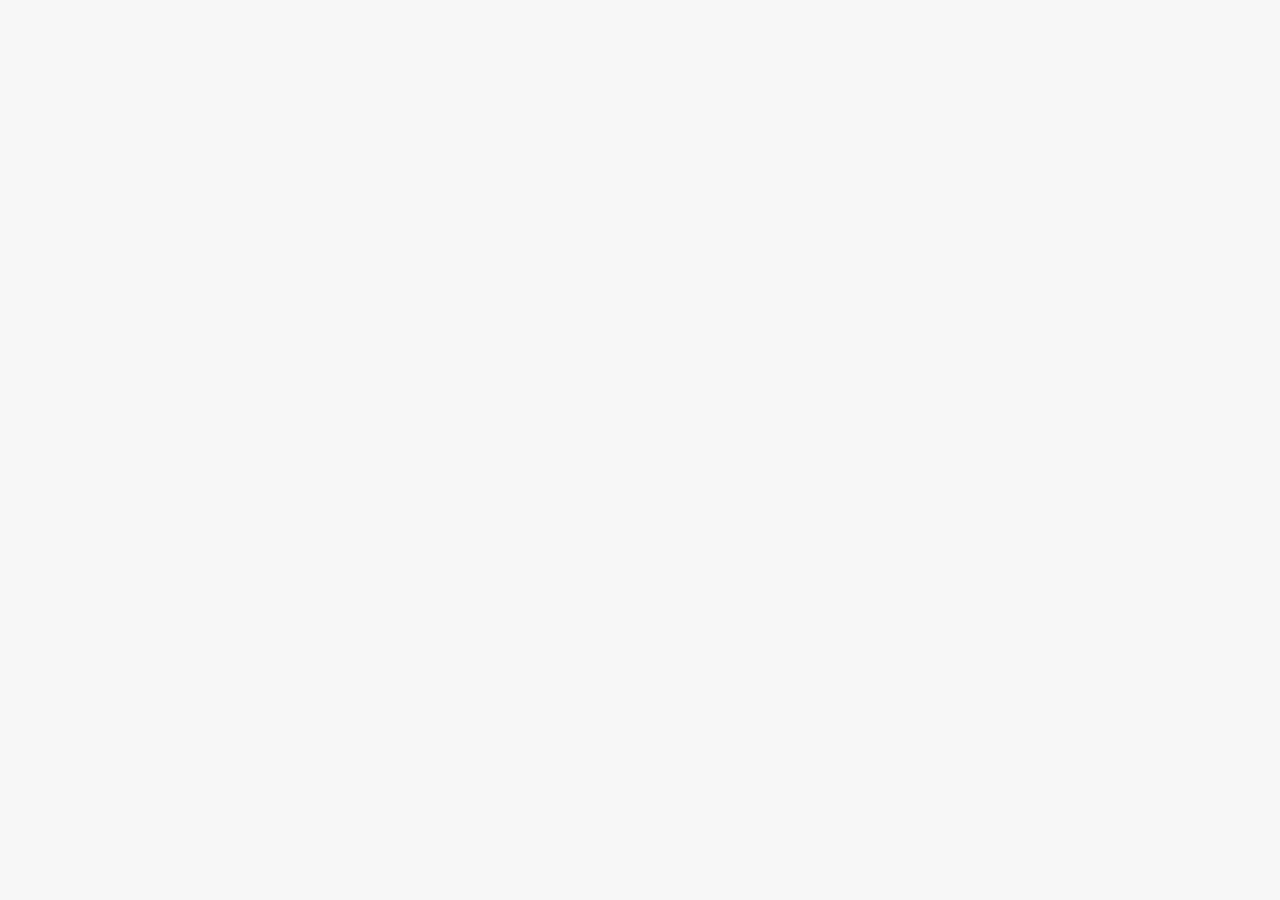
==== index.html @ 160a6d7d "Add files via upload" ====
<!doctype html>
<html lang="it"><head><meta charset="utf-8">
<meta name="viewport" content="width=device-width,initial-scale=1,viewport-fit=cover">
<link rel="manifest" href="manifest.webmanifest"><link rel="icon" href="favicon.png"><link rel="apple-touch-icon" href="apple-touch-icon.png"><meta name="theme-color" content="#033155">
<title>Private Me Work</title>
<link href="https://fonts.googleapis.com/css2?family=Plus+Jakarta+Sans:wght@500;700;800&display=swap" rel="stylesheet">
<link rel="stylesheet" href="style.css">
<script src="https://cdn.jsdelivr.net/npm/@supabase/supabase-js@2.45.4/dist/umd/supabase.js"></script>
<script src="https://cdnjs.cloudflare.com/ajax/libs/qrcodejs/1.0.0/qrcode.min.js"></script>
<script>const CFG={url:'https://xdzwnwkwdzadkwnvzxkl.supabase.co',key:'sb_publishable_k9td9Qw0_Tc1wNeLc197XA_DjlFOAT3'};</script>
</head><body>
<main class="wrap" id="app"></main><nav id="nav"></nav><div id="tt" role="status"></div>
<script>
const sb=supabase.createClient(CFG.url,CFG.key),$=s=>document.querySelector(s);
const esc=s=>String(s??'').replace(/[&<>"']/g,c=>'&#'+c.charCodeAt(0)+';');
const ST={attesa:['wa','In attesa'],ok:['ok','Approvata'],no:['no','Rifiutata']};
const bg=s=>`<span class="bg ${ST[s][0]}">${ST[s][1]}</span>`;
const toast=m=>{const t=$('#tt');t.textContent=m;t.classList.add('on');clearTimeout(toast.h);toast.h=setTimeout(()=>t.classList.remove('on'),2600)};
let P=null,tab='badge',bt;

const login=(m='')=>{clearInterval(bt);$('#nav').innerHTML='';$('#app').innerHTML=`<div class="login"><img class="lg" src="logo-work.png" alt="Private Me Work" width="150" height="150"><p class="sub">Accedi con le credenziali aziendali</p><label for="em">Email</label><input id="em" type="email" autocomplete="username"><label for="pw">Password</label><input id="pw" type="password" autocomplete="current-password"><p class="msg">${m}</p><button class="btn" id="go">Accedi</button></div>`;
 const go=async()=>{const{error}=await sb.auth.signInWithPassword({email:$('#em').value.trim(),password:$('#pw').value});error?login('Email o password non corrette'):boot()};
 $('#go').onclick=go;$('#pw').onkeydown=e=>{if(e.key=='Enter')go()}};

const boot=async()=>{const{data:{session}}=await sb.auth.getSession();if(!session)return login();
 const{data}=await sb.from('profili').select('*').eq('id',session.user.id).maybeSingle();
 if(!data){$('#app').innerHTML='<h1>Profilo non trovato</h1><p class="sub">Chiedi alle Risorse Umane di completare la tua registrazione.</p><button class="btn" id="lo">Esci</button>';$('#lo').onclick=out;return}
 P=data;if(session.user.user_metadata?.cambia_password)return pwScreen(show);show()};
const out=async()=>{await sb.auth.signOut();login()};

const show=()=>{clearInterval(bt);
 $('#nav').innerHTML=menuHtml();
 V[tab]()};

const scaduta=()=>P.formazione_scadenza&&P.formazione_scadenza<new Date().toISOString().slice(0,10);
const V={
badge:async()=>{$('#app').innerHTML=`<h1>${esc(P.nome)}</h1><p class="sub">Matricola ${esc(P.matricola||'-')} · ${esc(P.sede||'')}</p><div class="card c"><div class="qr" id="qr"></div><div class="bar"><i id="bi"></i></div><p class="sub" id="bs" style="margin:0"></p><p class="tk" id="tk"></p></div>${scaduta()?'<p class="msg">Formazione sicurezza scaduta: ai tornelli l\'accesso verrà negato.</p>':''}<p class="sub">Avvicina il codice al lettore del tornello. Vale 2 ore e poi si rinnova da solo: non condividerlo.</p>`;
 let ex=0;const load=async()=>{const{data,error}=await sb.rpc('genera_badge');if(error||!data||!data.token){$('#bs').textContent='Impossibile generare il badge. Riprova.';return}
  ex=new Date(data.scade_il).getTime();$('#qr').innerHTML='';new QRCode($('#qr'),{text:data.token,width:200,height:200,colorDark:'#14231f',colorLight:'#ffffff',correctLevel:QRCode.CorrectLevel.M});$('#tk').textContent=data.token;upd()};
 const upd=()=>{if(!$('#bi'))return;const ms=ex-Date.now(),m=Math.max(Math.floor(ms/60000),0);$('#bi').style.width=Math.min(Math.max(ms/7200000,0),1)*100+'%';$('#bs').textContent='Valido ancora '+(m>=60?Math.floor(m/60)+' h '+(m%60)+' min':m+' min');if(ms<600000)load()};
 await load();bt=setInterval(upd,30000)},

rich:async()=>{const{data}=await sb.from('richieste').select('*').eq('profilo_id',P.id).order('creata_il',{ascending:false});
 $('#app').innerHTML=`<h1>Richieste</h1><p class="sub">Ferie, permessi e certificati di malattia</p><div class="card"><label for="tp">Tipo</label><select id="tp"><option>Ferie</option><option>Permesso</option><option>Malattia</option></select><label for="dl">Dal</label><input type="date" id="dl"><label for="al">Al</label><input type="date" id="al"><label for="pr">Protocollo certificato (solo per malattia, mai la diagnosi)</label><input id="pr"><label for="nt">Nota (facoltativa)</label><textarea id="nt" rows="2"></textarea><button class="btn" id="sn">Invia richiesta</button></div><h2>Le mie richieste</h2>${(data||[]).map(r=>`<div class="card row"><div><b>${esc(r.tipo)}</b><div class="sub" style="margin:0">${esc(r.dal)} → ${esc(r.al)}</div></div>${bg(r.stato)}</div>`).join('')||'<p class="sub">Nessuna richiesta inviata.</p>'}`;
 $('#sn').onclick=async()=>{const dal=$('#dl').value,al=$('#al').value,tipo=$('#tp').value;if(!dal||!al)return toast('Scegli le date');if(tipo=='Malattia'&&!$('#pr').value.trim())return toast('Inserisci il numero di protocollo');
  const{error}=await sb.from('richieste').insert({azienda_id:P.azienda_id,profilo_id:P.id,tipo,dal,al,nota:$('#nt').value.trim()||null,protocollo:$('#pr').value.trim()||null});
  if(error)return toast('Invio non riuscito, riprova');toast('Richiesta inviata alle Risorse Umane');V.rich()}},

avv:async()=>{const[a,l]=await Promise.all([sb.from('avvisi').select('*').order('creato_il',{ascending:false}),sb.from('letture_avvisi').select('avviso_id').eq('profilo_id',P.id)]);
 const letti=new Set((l.data||[]).map(x=>x.avviso_id));
 $('#app').innerHTML=`<h1>Bacheca</h1><p class="sub">Comunicazioni dell'azienda</p>${(a.data||[]).map(v=>`<div class="card">${v.importante?'<span class="bg no">Importante</span> ':''}<b>${esc(v.titolo)}</b><p class="sub" style="margin:6px 0 10px">${esc(v.testo)}</p>${letti.has(v.id)?'<span class="bg ok">Letto</span>':`<button class="btn s" data-l="${v.id}" style="margin:0">Ho letto</button>`}</div>`).join('')||'<p class="sub">Nessun avviso.</p>'}`},

prof:()=>{$('#app').innerHTML=`<h1>Profilo</h1><p class="sub">${esc(P.nome)}</p><div class="card">${[['Ruolo',P.ruolo_lavoro],['Sede',P.sede],['Matricola',P.matricola],['Formazione sicurezza',P.formazione_scadenza?(scaduta()?'Scaduta il ':'Valida fino al ')+P.formazione_scadenza:'—']].map(r=>`<div class="row" style="padding:8px 0"><span class="sub" style="margin:0">${r[0]}</span><b>${esc(r[1]||'—')}</b></div>`).join('')}</div><button class="btn t" id="lo">Esci</button>`;$('#lo').onclick=out}};

document.addEventListener('click',async e=>{const t=e.target.closest('[data-t]'),l=e.target.closest('[data-l]');
 if(t){tab=t.dataset.t;show();scrollTo(0,0)}
 if(l){const{error}=await sb.from('letture_avvisi').insert({avviso_id:l.dataset.l,profilo_id:P.id});toast(error?'Operazione non riuscita':'Lettura confermata');V.avv()}});
const pwScreen=next=>{if($('#nav'))$('#nav').innerHTML='';$('#app').innerHTML=`<div class="login"><h1>Scegli la tua password</h1><p class="sub">Primo accesso: imposta una password personale (almeno 8 caratteri).</p><label for="n1">Nuova password</label><input id="n1" type="password" autocomplete="new-password"><label for="n2">Ripeti la password</label><input id="n2" type="password" autocomplete="new-password"><p class="msg" id="pe"></p><button class="btn" id="ps">Salva e continua</button></div>`;
 $('#ps').onclick=async()=>{const a=$('#n1').value;if(a.length<8)return $('#pe').textContent='Almeno 8 caratteri';if(a!==$('#n2').value)return $('#pe').textContent='Le password non coincidono';const{error}=await sb.auth.updateUser({password:a,data:{cambia_password:false}});if(error)return $('#pe').textContent='Non riesco a salvare: '+error.message;next()}};
let mese=new Date(),selD=null;
V.orari=async()=>{const y=mese.getFullYear(),mo=mese.getMonth(),n=new Date(y,mo+1,0).getDate(),f=(new Date(y,mo,1).getDay()+6)%7,pre=`${y}-${String(mo+1).padStart(2,'0')}-`,p=d=>pre+String(d).padStart(2,'0');
 const{data}=await sb.from('turni').select('*').eq('profilo_id',P.id).gte('giorno',p(1)).lte('giorno',p(n));const T={};(data||[]).forEach(t=>T[t.giorno]=t);
 const o=new Date(),op=`${o.getFullYear()}-${String(o.getMonth()+1).padStart(2,'0')}-${String(o.getDate()).padStart(2,'0')}`,sd=selD&&selD.startsWith(pre)?selD:(op.startsWith(pre)?op:p(1)),t=T[sd];
 const wd=new Date(sd+'T12:00').toLocaleDateString('it-IT',{weekday:'long',day:'numeric',month:'long'});
 $('#app').innerHTML=`<div class="row"><h1 style="text-transform:capitalize">${mese.toLocaleDateString('it-IT',{month:'long',year:'numeric'})}</h1><div><button class="btn t s" data-m="-1" aria-label="Mese precedente">‹</button> <button class="btn t s" data-m="1" aria-label="Mese successivo">›</button></div></div><p class="sub">I miei orari</p>
<div class="card"><div class="cal">${['L','M','M','G','V','S','D'].map(x=>`<div class="w">${x}</div>`).join('')}${'<i></i>'.repeat(f)}${[...Array(n)].map((_,i)=>{const d=p(i+1),x=T[d];return `<button class="d ${x&&x.tipo=='riposo'?'ri':''} ${d==sd?'sel':''} ${d==op?'td':''}" data-d="${d}">${i+1}<small>${x?(x.tipo=='riposo'?'Riposo':x.inizio.slice(0,2)+'-'+x.fine.slice(0,2)):'&nbsp;'}</small></button>`}).join('')}</div></div>
<p class="sub" style="text-transform:capitalize;margin-bottom:6px">${wd}</p><div class="card">${t?(t.tipo=='riposo'?'<b>Giorno di riposo</b>':`<span class="sub" style="margin:0">Orario confermato</span><div style="font-size:28px;font-weight:800">${t.inizio.slice(0,5)} – ${t.fine.slice(0,5)}</div>${t.sede?`<span class="sub">${esc(t.sede)}</span>`:''}`):'<span class="sub" style="margin:0">Nessun orario pubblicato per questo giorno.</span>'}</div>`};
document.addEventListener('click',e=>{const m=e.target.closest('[data-m]'),d=e.target.closest('[data-d]');
 if(m){mese=new Date(mese.getFullYear(),mese.getMonth()+ +m.dataset.m,1);selD=null;V.orari()}
 if(d){selD=d.dataset.d;V.orari()}});
const rid=(f,max=400)=>new Promise((ok,ko)=>{const i=new Image(),u=URL.createObjectURL(f);i.onload=()=>{const k=Math.min(1,max/Math.max(i.width,i.height)),c=document.createElement('canvas');c.width=Math.round(i.width*k);c.height=Math.round(i.height*k);c.getContext('2d').drawImage(i,0,0,c.width,c.height);URL.revokeObjectURL(u);c.toBlob(b=>b?ok(b):ko(),'image/jpeg',.85)};i.onerror=ko;i.src=u});
const dtt=s=>new Date(s).toLocaleString('it-IT',{day:'numeric',month:'short',hour:'2-digit',minute:'2-digit'});
V.prof=async()=>{const{data:me}=await sb.from('profili').select('*').eq('id',P.id).single();if(me)P=me;
 let foto='';if(P.foto_path){const{data:s}=await sb.storage.from('foto-profilo').createSignedUrl(P.foto_path,3600);foto=s?s.signedUrl:''}
 const{data:dc}=await sb.from('documenti').select('*').eq('profilo_id',P.id).order('creato_il',{ascending:false}),urls={};
 if((dc||[]).length){const{data:su}=await sb.storage.from('documenti').createSignedUrls(dc.map(d=>d.path),300);(su||[]).forEach(x=>urls[x.path]=x.signedUrl)}
 const ini=P.nome.split(' ').map(x=>x[0]).join('').slice(0,2);
 $('#app').innerHTML=`<div class="row" style="justify-content:flex-start;gap:16px"><div class="av" ${foto?`style="background-image:url('${esc(foto)}')"`:''}>${foto?'':esc(ini)}</div><div><h1 style="font-size:24px">${esc(P.nome)}</h1><span class="sub" style="margin:0">${esc(P.ruolo_lavoro||'')}</span></div></div>
<div style="margin:14px 0"><label class="btn t s" style="cursor:pointer;margin:0">Cambia foto<input type="file" id="ft" accept="image/*" hidden></label></div>
<div class="card">${[['Sede',P.sede],['Matricola',P.matricola],['Email',P.email],['Formazione sicurezza',P.formazione_scadenza?(scaduta()?'Scaduta il ':'Valida fino al ')+P.formazione_scadenza:'—']].map(r=>`<div class="row" style="padding:6px 0"><span class="sub" style="margin:0">${r[0]}</span><b>${esc(r[1]||'—')}</b></div>`).join('')}
<label for="tl">Telefono</label><input id="tl" type="tel" autocomplete="tel" maxlength="30" value="${esc(P.telefono||'')}"><button class="btn s" id="st" style="margin-top:10px">Salva telefono</button></div>
<h2>I miei documenti</h2><p class="sub">Visibili solo a te e alle Risorse Umane. Non caricare referti o diagnosi: per le assenze per malattia basta il numero di protocollo del certificato.</p>
${(dc||[]).map(d=>`<div class="card row"><div><b>${esc(d.nome)}</b><div class="sub" style="margin:0">${esc(d.categoria)} · ${dtt(d.creato_il)}</div></div><div>${urls[d.path]?`<a class="btn t s" href="${esc(urls[d.path])}" target="_blank" rel="noopener">Apri</a> `:''}<button class="btn r s" data-xd="${d.id}|${esc(d.path)}">Elimina</button></div></div>`).join('')||'<p class="sub">Nessun documento caricato.</p>'}
<div class="card"><label for="cat">Tipo di documento</label><select id="cat"><option>Documento d'identità</option><option>Certificato</option><option>Contratto o lettera</option><option>Altro</option></select><label for="fd">File (PDF, immagine o Word, massimo 10 MB)</label><input type="file" id="fd" accept=".pdf,.docx,image/*"><button class="btn" id="up">Carica documento</button></div>
<button class="btn t" id="lo">Esci</button>`;
 $('#lo').onclick=out;
 $('#st').onclick=async()=>{const{error}=await sb.rpc('aggiorna_mio_profilo',{p_telefono:$('#tl').value});toast(error?'Salvataggio non riuscito':'Telefono salvato')};
 $('#ft').onchange=async e=>{const f=e.target.files[0];if(!f)return;try{const b=await rid(f),path=P.azienda_id+'/'+P.id+'/avatar.jpg';const{error}=await sb.storage.from('foto-profilo').upload(path,b,{upsert:true,contentType:'image/jpeg'});if(error)throw error;const{error:e2}=await sb.rpc('aggiorna_mio_profilo',{p_foto:path});if(e2)throw e2;toast('Foto aggiornata');V.prof()}catch(_){toast('Non riesco a caricare la foto')}};
 $('#up').onclick=async()=>{const f=$('#fd').files[0];if(!f)return toast('Scegli un file');if(f.size>10485760)return toast('File troppo grande (massimo 10 MB)');
  const ext=(f.name.split('.').pop()||'bin').toLowerCase().replace(/[^a-z0-9]/g,'').slice(0,5),path=P.azienda_id+'/'+P.id+'/'+Date.now()+'.'+ext;
  const{error}=await sb.storage.from('documenti').upload(path,f,{contentType:f.type||undefined});if(error)return toast('Caricamento non riuscito: formato non consentito o file troppo grande');
  const{error:e2}=await sb.from('documenti').insert({azienda_id:P.azienda_id,profilo_id:P.id,nome:f.name,categoria:$('#cat').value,path,dimensione:f.size});
  if(e2){await sb.storage.from('documenti').remove([path]);return toast('Salvataggio non riuscito')}toast('Documento caricato');V.prof()}};
V.chat=async()=>{const draw=async()=>{const box=$('#msgs');if(!box)return;const{data}=await sb.from('messaggi').select('*').eq('profilo_id',P.id).order('creato_il');const stick=box.scrollTop+box.clientHeight>=box.scrollHeight-40;
  box.innerHTML=(data||[]).map(m=>`<div class="m ${m.da_hr?'':'me'}"><div>${esc(m.testo)}</div><small>${m.da_hr?'Risorse Umane · ':''}${dtt(m.creato_il)}</small></div>`).join('')||'<p class="sub">Scrivi un messaggio alle Risorse Umane.</p>';
  if(stick)box.scrollTop=box.scrollHeight;if((data||[]).some(m=>m.da_hr&&!m.letto))sb.rpc('segna_letti',{p_profilo:P.id})};
 $('#app').innerHTML=`<h1>Chat</h1><p class="sub">Scrivi alle Risorse Umane: le risposte arrivano qui.</p><div class="card" id="msgs" style="height:52vh;overflow:auto"></div><div class="row" style="flex-wrap:nowrap"><input id="mt" placeholder="Scrivi un messaggio" maxlength="2000" style="flex:1" aria-label="Messaggio"><button class="btn s" id="ms" style="margin:0">Invia</button></div>`;
 const send=async()=>{const t=$('#mt').value.trim();if(!t)return;$('#mt').value='';const{error}=await sb.from('messaggi').insert({azienda_id:P.azienda_id,profilo_id:P.id,mittente_id:P.id,da_hr:false,testo:t});if(error){toast('Messaggio non inviato');$('#mt').value=t;return}await draw();$('#msgs').scrollTop=1e9};
 $('#ms').onclick=send;$('#mt').onkeydown=e=>{if(e.key=='Enter')send()};
 await draw();$('#msgs').scrollTop=1e9;clearInterval(bt);bt=setInterval(()=>{if(tab!='chat'){clearInterval(bt);return}draw()},4000)};
document.addEventListener('click',async e=>{const x=e.target.closest('[data-xd]');if(!x)return;const[id,path]=x.dataset.xd.split('|');if(!confirm('Eliminare questo documento?'))return;
 await sb.storage.from('documenti').remove([path]);const{error}=await sb.from('documenti').delete().eq('id',id);toast(error?'Eliminazione non riuscita':'Documento eliminato');V.prof()});
const GR=[['Il mio lavoro',[['badge','Badge'],['orari','Orari']]],['Richieste e comunicazioni',[['rich','Richieste'],['avv','Avvisi'],['chat','Chat']]],['Account',[['prof','Profilo e documenti']]]];
const menuHtml=()=>{const cur=GR.flatMap(g=>g[1]).find(x=>x[0]==tab);
 return `<div class="tb"><button class="mb" data-menu="1" aria-label="Apri il menu"><span></span><span></span><span></span></button><b>${cur?cur[1]:''}</b></div><div class="ov"></div><aside class="dr" aria-label="Menu"><div class="dh"><img src="icon-192.png" alt="" width="36" height="36"><b>Private Me Work</b></div>${GR.map(g=>`<small>${g[0]}</small>${g[1].map(x=>`<button class="${x[0]==tab?'on':''}" data-t="${x[0]}">${x[1]}</button>`).join('')}`).join('')}<button class="lo" data-lo="1">Esci</button></aside>`};
document.addEventListener('click',e=>{const n=$('#nav');if(!n)return;if(e.target.closest('[data-menu]'))n.classList.toggle('open');else if(e.target.closest('[data-t],.ov'))n.classList.remove('open');if(e.target.closest('[data-lo]'))out()});
document.addEventListener('keydown',e=>{if(e.key=='Escape'&&$('#nav'))$('#nav').classList.remove('open')});
boot();
</script></body></html>
---- style.css ----
:root{--bg:#f6f7f6;--card:#fff;--ink:#14231f;--mut:#7d8b86;--g:#033155;--g2:#0a8a80;--tint:#e3f5f3;--lime:#12b3a5;--or:#c9702a;--orT:#fdf0e4;--rd:#d9573f;--rdT:#fdeeea;--ln:rgba(125,139,134,.25);--sh:0 4px 18px rgba(20,35,31,.07)}
@media(prefers-color-scheme:dark){:root{--bg:#0a1622;--card:#112233;--ink:#eef4f1;--mut:#8fa19a;--tint:#0f2f33;--g2:#3fd0c2;--orT:#33261a;--rdT:#3a211c;--sh:none}}
*{box-sizing:border-box}
body{margin:0;background:var(--bg);color:var(--ink);font:500 15px/1.4 "Plus Jakarta Sans",system-ui,sans-serif;padding-top:env(safe-area-inset-top,0px)}
button,input,select,textarea{font:inherit;color:inherit}button{cursor:pointer}
:focus-visible{outline:3px solid var(--g2);outline-offset:2px}
.wrap{max-width:460px;margin:0 auto;padding:22px 20px 120px}
.wrap.w{max-width:1040px}
h1{font-size:28px;margin:0;font-weight:800;letter-spacing:-.02em}h1 span{color:var(--g2)}
h2{font-size:18px;margin:22px 0 10px;font-weight:800}
.sub{color:var(--mut);margin:4px 0 16px}
.card{background:var(--card);border-radius:20px;padding:18px;box-shadow:var(--sh);margin-bottom:12px}
.c{text-align:center}
label{display:block;font-weight:600;margin:12px 0 6px}
input,select,textarea{width:100%;border:1.5px solid var(--ln);border-radius:12px;padding:11px 13px;background:var(--bg)}
.btn{border:0;border-radius:14px;background:var(--g);color:#fff;font-weight:700;padding:13px 20px;margin-top:16px}
.btn.t{background:var(--tint);color:var(--g2);margin-top:0}.btn.r{background:var(--rdT);color:var(--rd);margin-top:0}.btn.s{padding:9px 16px;margin-top:0}
.msg{color:var(--rd);font-weight:600;min-height:1.4em}
.ok{background:var(--tint);color:var(--g2)}.wa{background:var(--orT);color:var(--or)}.no{background:var(--rdT);color:var(--rd)}
.bg{display:inline-block;border-radius:99px;padding:3px 12px;font-size:13px;font-weight:700}
.row{display:flex;justify-content:space-between;align-items:center;gap:12px;flex-wrap:wrap}
.login{padding-top:40px}.lg{display:block;width:150px;height:auto;background:#fff;border-radius:22px;padding:8px;margin:0 0 12px}
.qr{background:#fff;border-radius:18px;padding:16px;display:inline-block;min-width:232px;min-height:232px}.qr img,.qr canvas{display:block}
.bar{height:6px;border-radius:9px;background:var(--tint);overflow:hidden;margin:14px 0 6px}.bar i{display:block;height:100%;background:var(--g2);transition:width 1s linear}
.tk{font:12px/1.3 ui-monospace,monospace;color:var(--mut);word-break:break-all}
.tabs{position:fixed;bottom:0;left:0;right:0;background:var(--card);border-top:1px solid var(--ln);display:flex;justify-content:center;gap:4px;padding:8px 8px calc(10px + env(safe-area-inset-bottom,0px))}
.tabs button{flex:1;max-width:120px;border:0;background:none;color:var(--mut);font-weight:700;padding:10px 4px;border-radius:12px}.tabs .on{background:var(--tint);color:var(--g2)}
.top{display:flex;gap:6px;flex-wrap:wrap;margin:14px 0 18px}.top button{border:0;border-radius:99px;padding:9px 18px;background:var(--card);font-weight:700;box-shadow:var(--sh)}.top .on{background:var(--g);color:#fff}
table{width:100%;border-collapse:collapse}th{text-align:left;font-size:12px;letter-spacing:.08em;color:var(--mut);text-transform:uppercase;padding:0 8px 8px}td{padding:10px 8px;border-top:1px solid var(--ln)}td small{display:block;color:var(--mut)}
.tw{overflow-x:auto}
#tt{position:fixed;left:50%;bottom:calc(84px + env(safe-area-inset-bottom,0px));transform:translateX(-50%);background:var(--g);color:#fff;padding:11px 18px;border-radius:14px;font-weight:600;opacity:0;transition:opacity .2s;pointer-events:none;max-width:90vw;text-align:center}#tt.on{opacity:1}

.cal{display:grid;grid-template-columns:repeat(7,1fr);gap:4px 2px;text-align:center}
.cal .w{font-size:11px;color:var(--mut);font-weight:700;padding-bottom:6px}
.d{border:0;background:none;border-radius:12px;padding:6px 0;min-height:52px;font-weight:700;color:var(--ink)}
.d small{display:block;font-size:10px;font-weight:500;color:var(--mut)}
.d.ri{color:var(--mut)}.d.sel{background:var(--g);color:#fff}.d.sel small{color:#c6dbe6}.d.td{box-shadow:inset 0 0 0 2px var(--g2)}
.tabs button{font-size:13px}

.av{width:84px;height:84px;border-radius:26px;background:var(--lime) center/cover;color:var(--g);display:grid;place-items:center;font-size:30px;font-weight:800;flex:none}
a.btn{text-decoration:none;display:inline-block}
.m{max-width:82%;margin:8px 0;padding:8px 12px;border-radius:14px;background:var(--tint);word-break:break-word}
.m small{display:block;font-size:11px;color:var(--mut);margin-top:2px}
.m.me{margin-left:auto;background:var(--g);color:#fff}.m.me small{color:#c6dbe6}
.chat{display:grid;grid-template-columns:260px 1fr;gap:14px;align-items:start}
@media(max-width:860px){.chat{grid-template-columns:1fr}}
.tabs button{font-size:12px;padding:10px 2px}

/* Menu a tre lineette */
.wrap{padding-top:calc(78px + env(safe-area-inset-top,0px));padding-bottom:60px}
#nav .tb{position:fixed;top:0;left:0;right:0;z-index:30;display:flex;align-items:center;gap:14px;padding:calc(10px + env(safe-area-inset-top,0px)) 16px 10px;background:var(--card);border-bottom:1px solid var(--ln)}
#nav .tb b{font-size:18px}
.mb{width:44px;height:44px;border:0;background:var(--tint);border-radius:12px;display:flex;flex-direction:column;justify-content:center;align-items:center;gap:5px;cursor:pointer}
.mb span{display:block;width:20px;height:2px;background:var(--g2);border-radius:2px}
.ov{position:fixed;inset:0;background:rgba(5,15,25,.5);opacity:0;pointer-events:none;transition:opacity .2s;z-index:40}
.dr{position:fixed;top:0;bottom:0;left:0;width:min(82vw,300px);background:var(--card);z-index:50;transform:translateX(-102%);visibility:hidden;transition:transform .22s,visibility 0s .22s;padding:calc(18px + env(safe-area-inset-top,0px)) 14px calc(18px + env(safe-area-inset-bottom,0px));overflow:auto;display:flex;flex-direction:column;gap:2px}
#nav.open .ov{opacity:1;pointer-events:auto}
#nav.open .dr{transform:none;visibility:visible;transition-delay:0s}
@media(prefers-reduced-motion:reduce){.dr,.ov{transition:none}}
.dr small{display:block;font-size:11px;letter-spacing:.1em;text-transform:uppercase;color:var(--mut);font-weight:700;margin:16px 10px 6px}
.dr button{border:0;background:none;text-align:left;padding:13px 12px;border-radius:12px;font-weight:700;font-size:16px;color:var(--ink);cursor:pointer}
.dr button.on{background:var(--tint);color:var(--g2)}
.dh{display:flex;align-items:center;gap:10px;padding:4px 10px 8px}.dh img{border-radius:10px}
.dr .lo{margin-top:auto;color:var(--rd)}
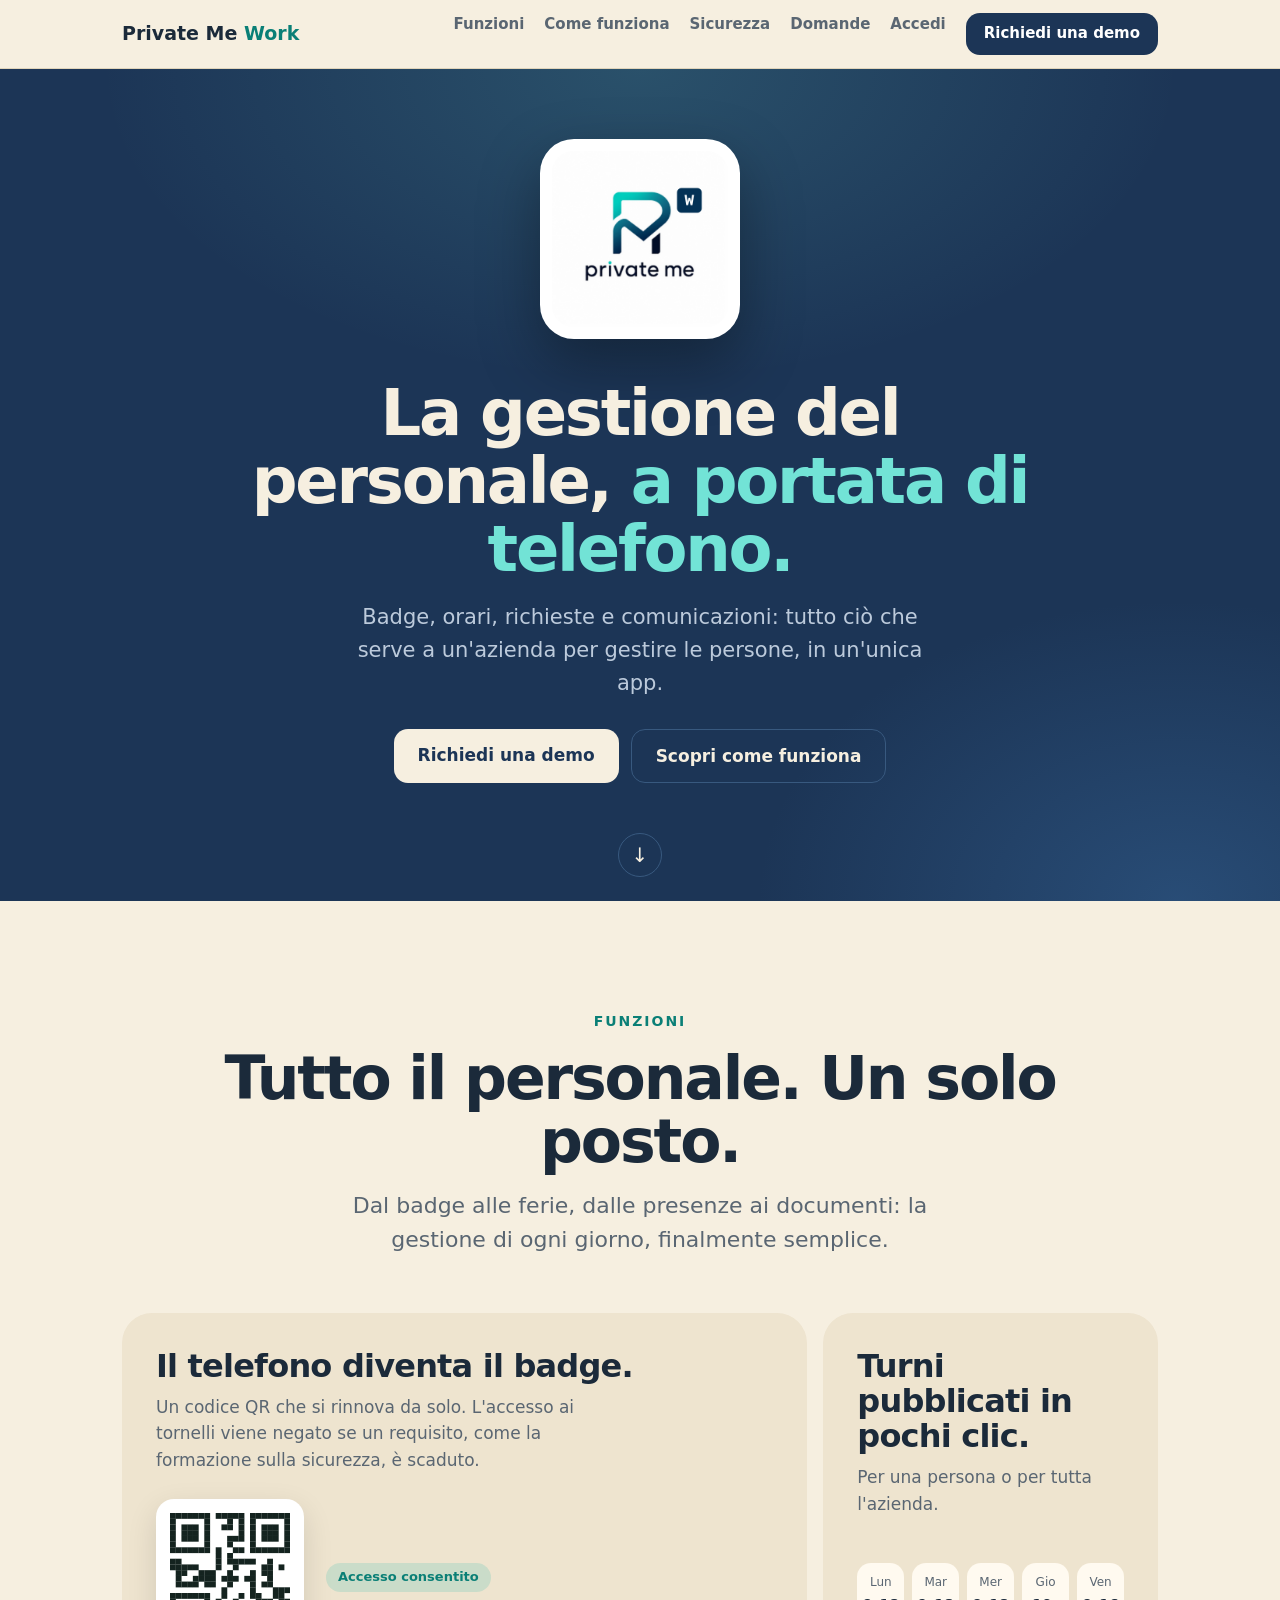
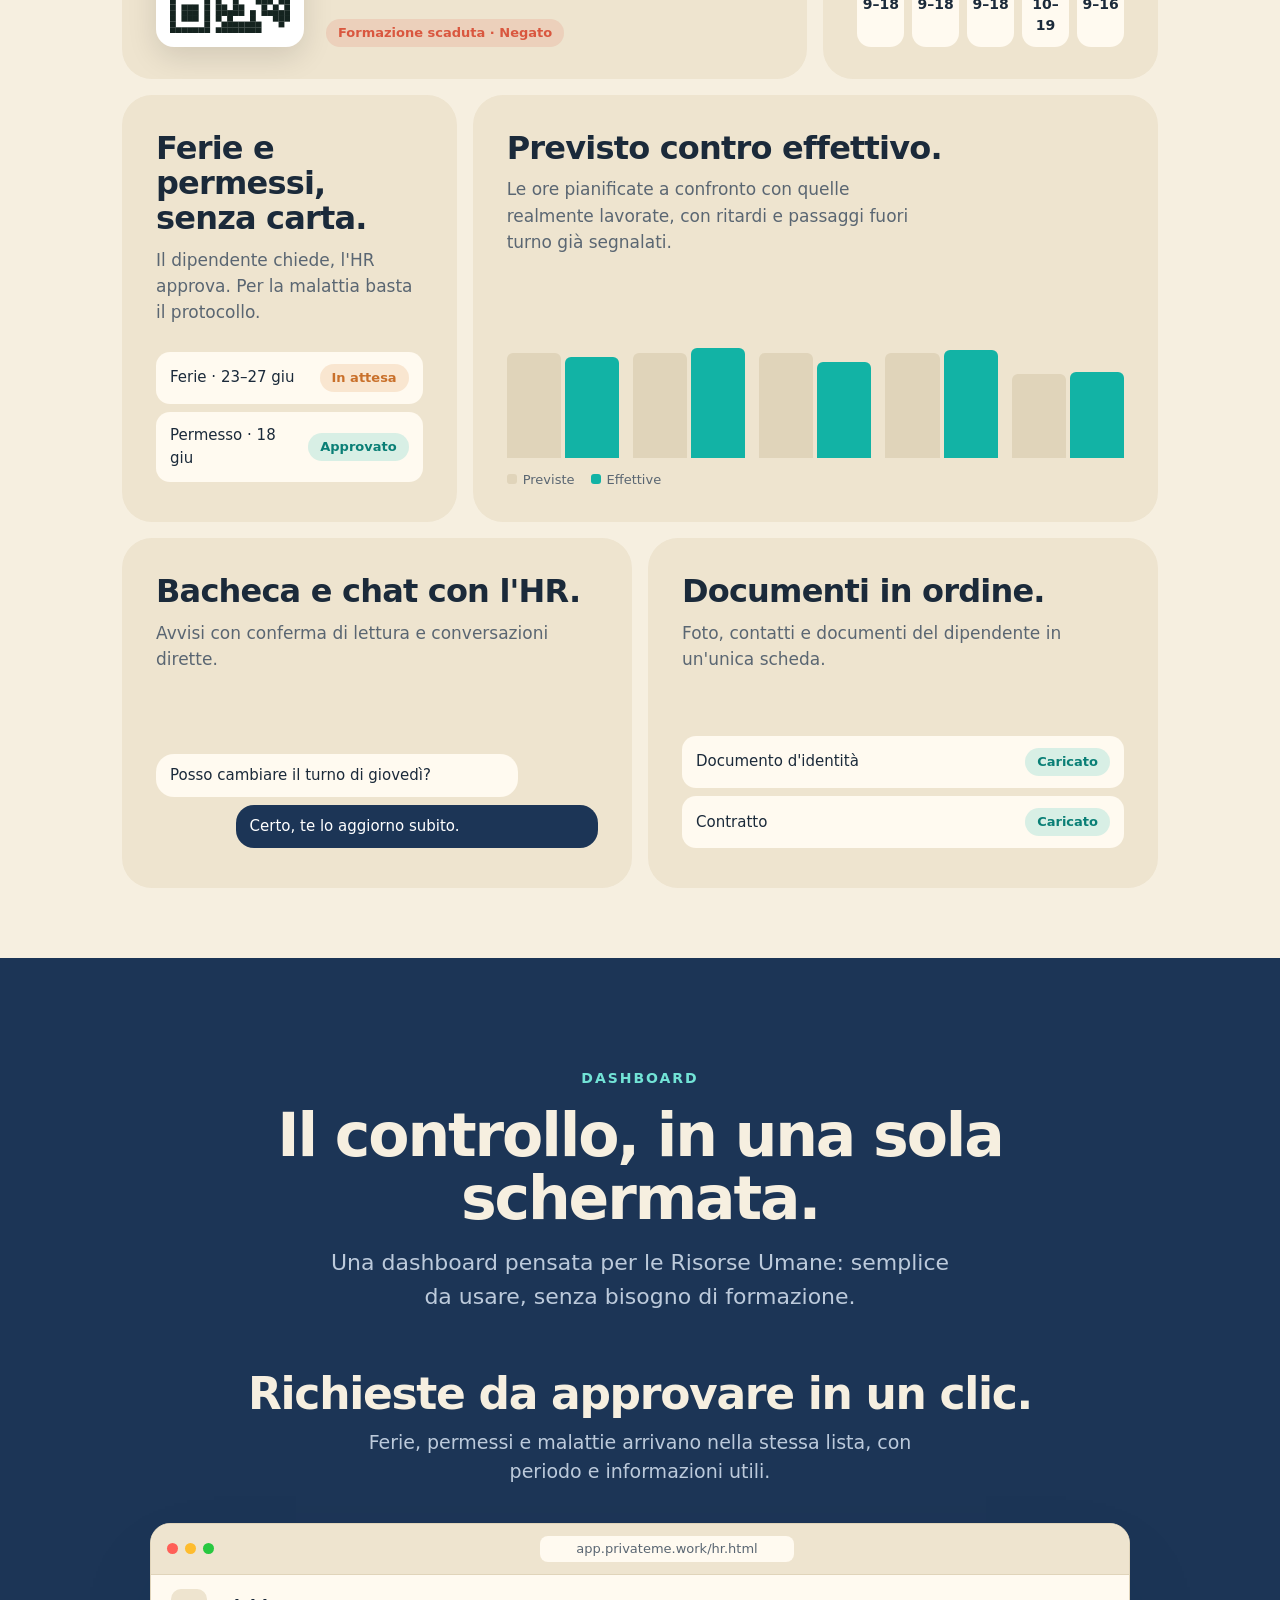
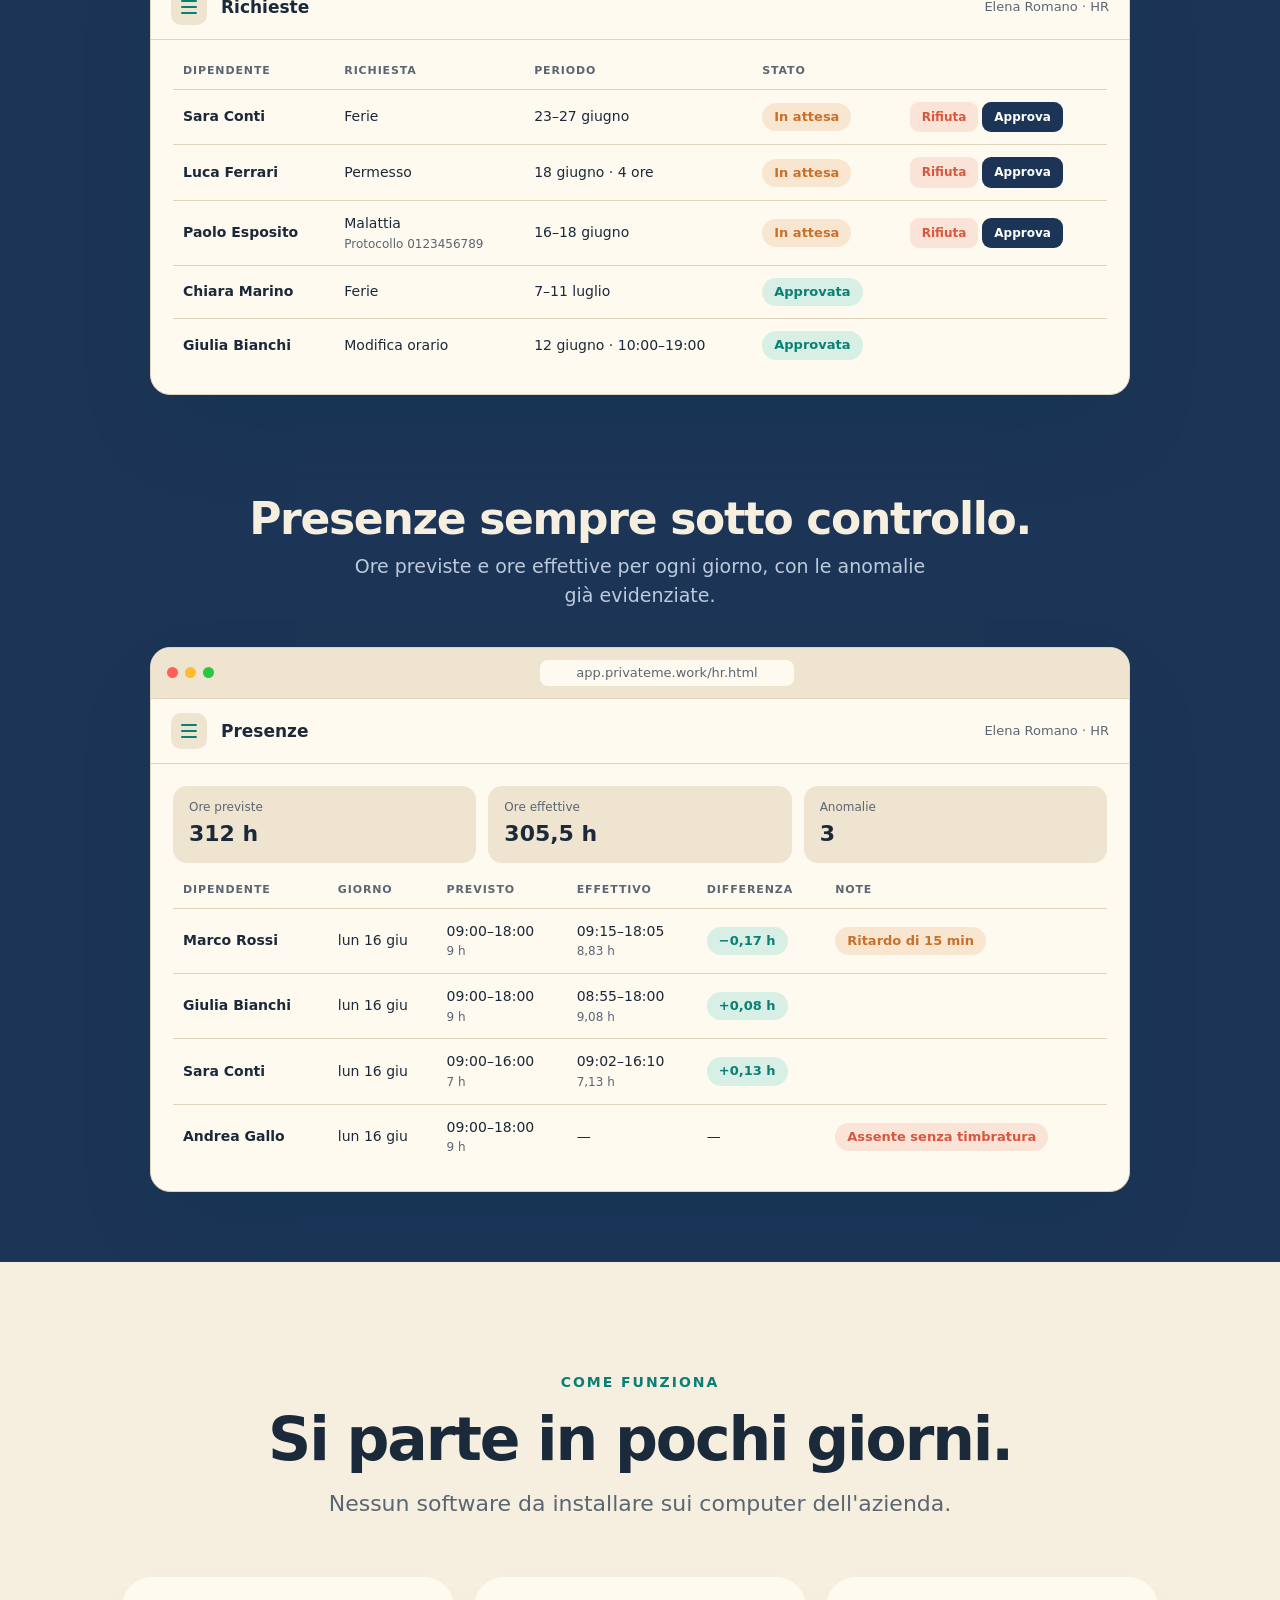
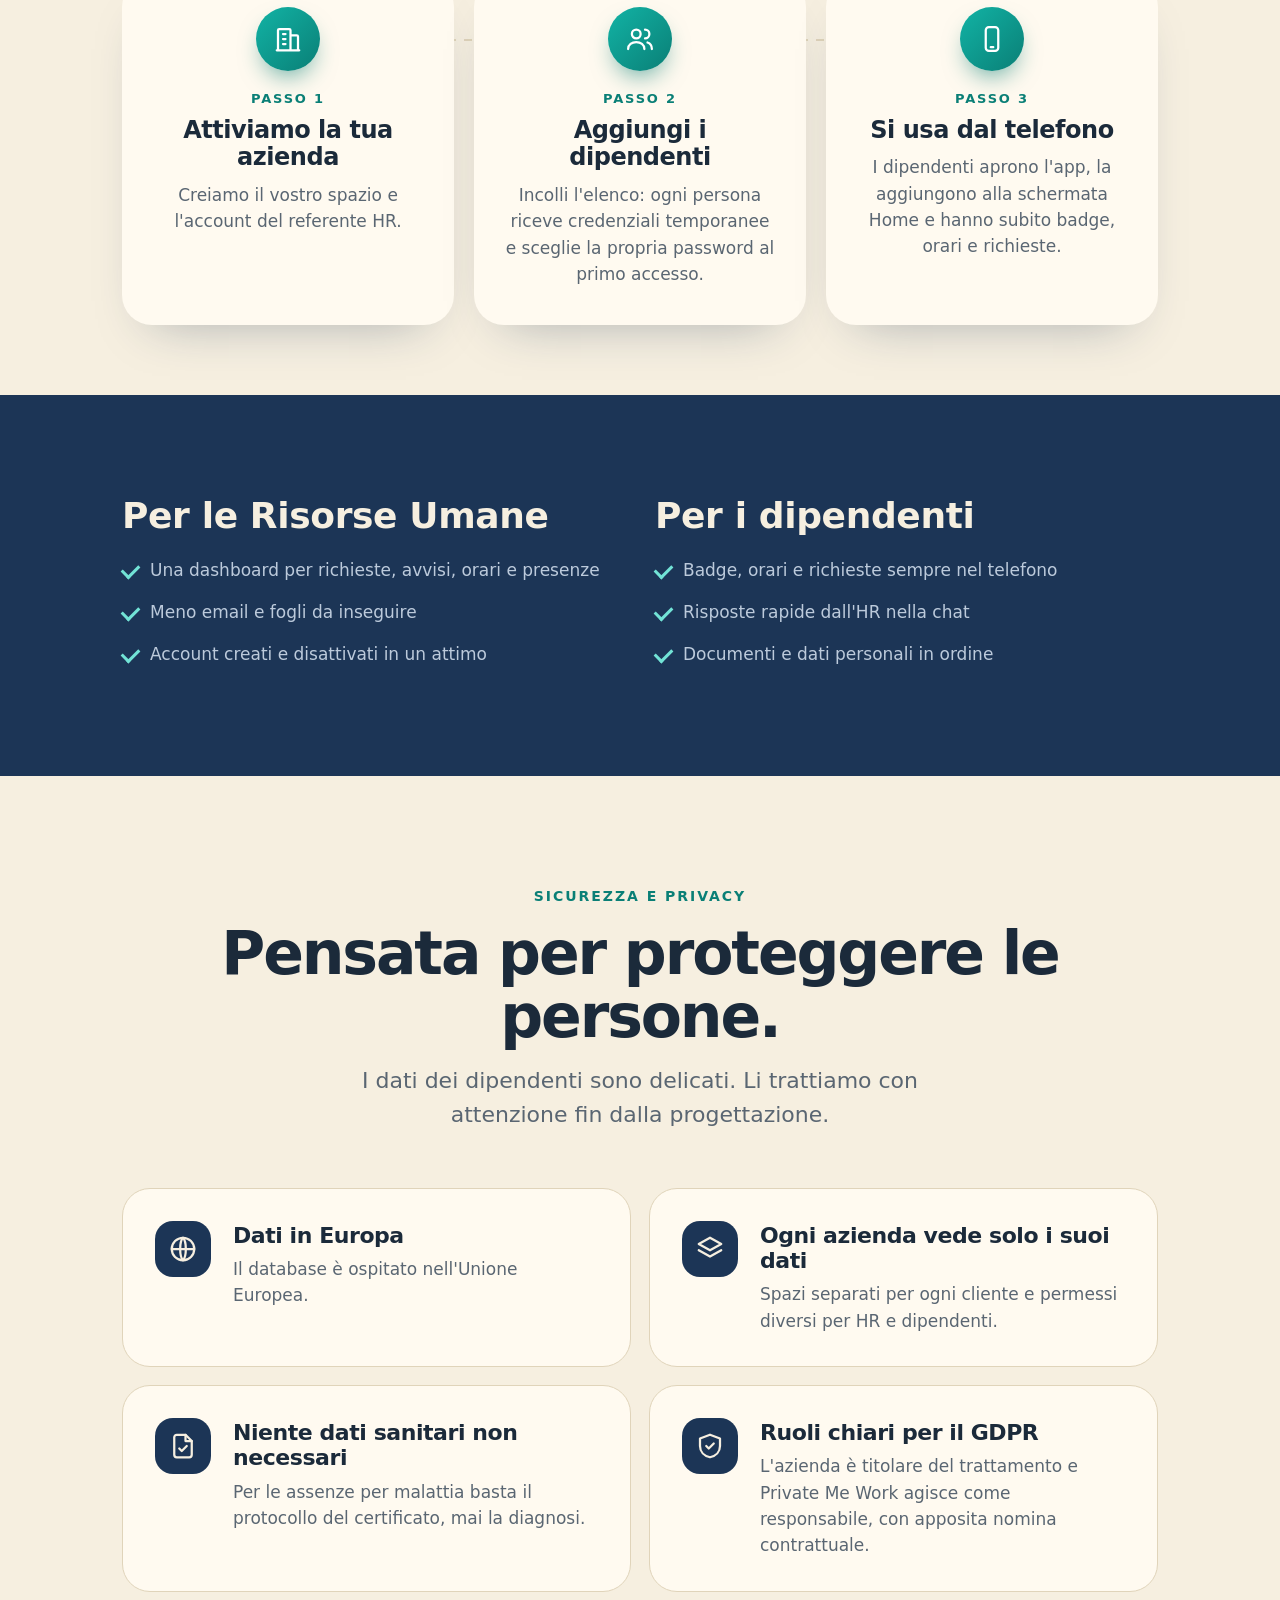
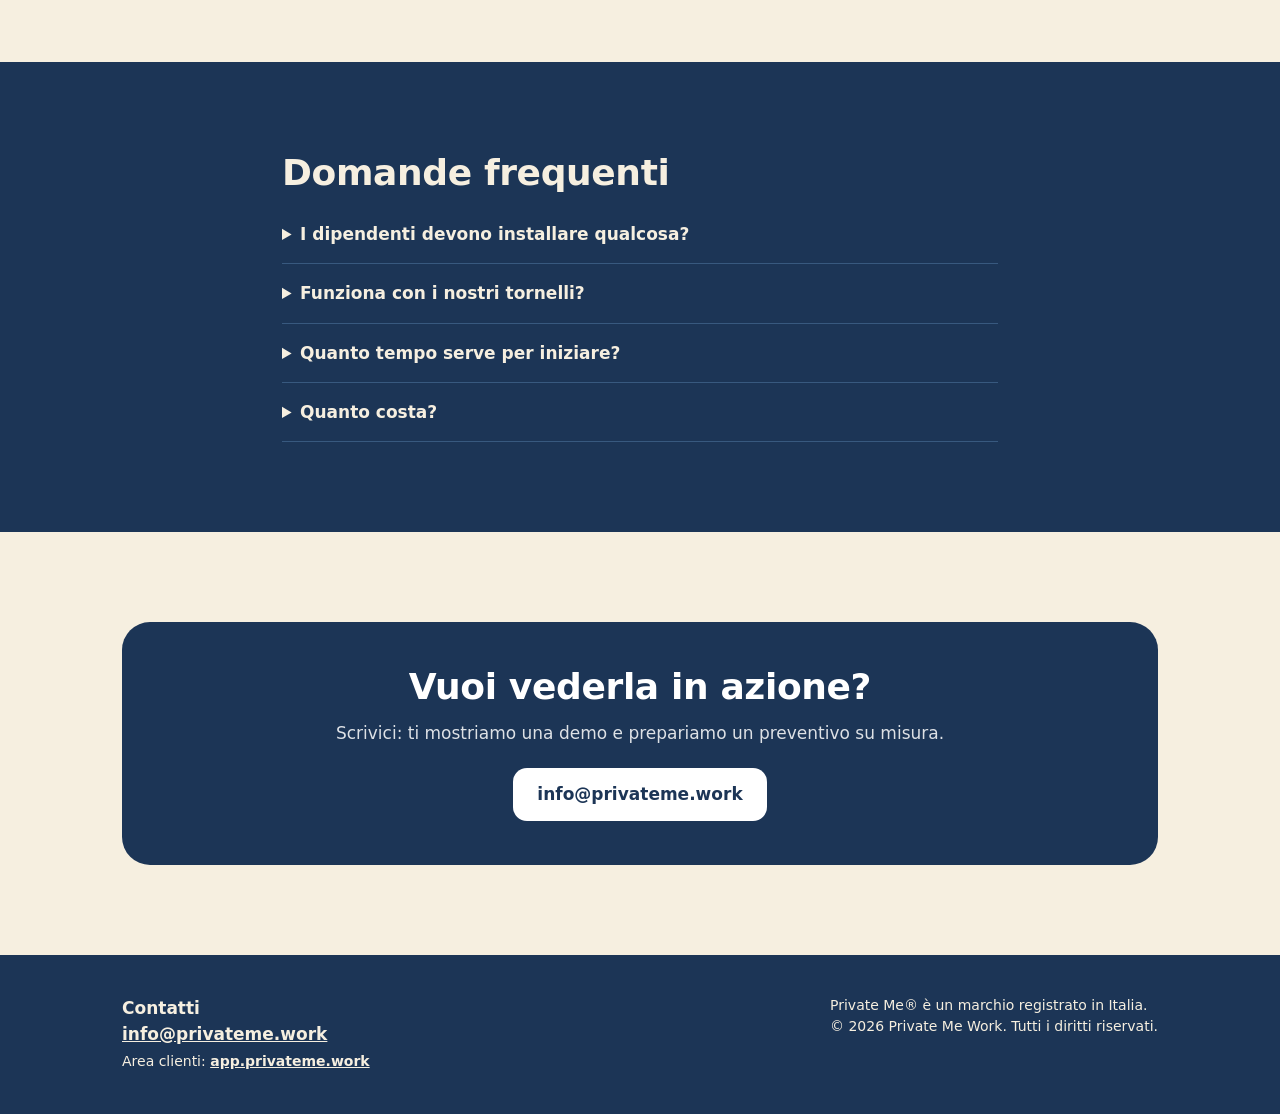
==== commit cd8bf8a3: "Add files via upload" ====
--- a/index.html
+++ b/index.html
@@ -1,109 +1,171 @@
 <!doctype html>
-<html lang="it"><head><meta charset="utf-8">
+<html lang="it"><head><meta charset="utf-8"><script>if(/access_token=|type=(invite|recovery)|error_code=/.test(location.hash))location.replace("https://app.privateme.work/"+location.hash)</script><script>document.documentElement.classList.add("js")</script>
 <meta name="viewport" content="width=device-width,initial-scale=1,viewport-fit=cover">
-<link rel="manifest" href="manifest.webmanifest"><link rel="icon" href="favicon.png"><link rel="apple-touch-icon" href="apple-touch-icon.png"><meta name="theme-color" content="#033155">
-<title>Private Me Work</title>
-<link href="https://fonts.googleapis.com/css2?family=Plus+Jakarta+Sans:wght@500;700;800&display=swap" rel="stylesheet">
-<link rel="stylesheet" href="style.css">
-<script src="https://cdn.jsdelivr.net/npm/@supabase/supabase-js@2.45.4/dist/umd/supabase.js"></script>
-<script src="https://cdnjs.cloudflare.com/ajax/libs/qrcodejs/1.0.0/qrcode.min.js"></script>
-<script>const CFG={url:'https://xdzwnwkwdzadkwnvzxkl.supabase.co',key:'sb_publishable_k9td9Qw0_Tc1wNeLc197XA_DjlFOAT3'};</script>
-</head><body>
-<main class="wrap" id="app"></main><nav id="nav"></nav><div id="tt" role="status"></div>
-<script>
-const sb=supabase.createClient(CFG.url,CFG.key),$=s=>document.querySelector(s);
-const esc=s=>String(s??'').replace(/[&<>"']/g,c=>'&#'+c.charCodeAt(0)+';');
-const ST={attesa:['wa','In attesa'],ok:['ok','Approvata'],no:['no','Rifiutata']};
-const bg=s=>`<span class="bg ${ST[s][0]}">${ST[s][1]}</span>`;
-const toast=m=>{const t=$('#tt');t.textContent=m;t.classList.add('on');clearTimeout(toast.h);toast.h=setTimeout(()=>t.classList.remove('on'),2600)};
-let P=null,tab='badge',bt;
+<title>Private Me Work · Badge, orari e richieste dei dipendenti in un'unica app</title>
+<meta name="description" content="Private Me Work porta badge digitale, turni, richieste, comunicazioni e documenti sul telefono dei tuoi dipendenti. Per aziende e uffici HR.">
+<link rel="icon" href="logo-work.png">
+<style>
+:root{--bg:#fff;--soft:#f1f8f8;--ink:#10202b;--mut:#5d7078;--navy:#033155;--teal:#0a8a80;--tl:#12b3a5;--ln:#dbe6e8;--tile:#f5f7f8;--card:#fff;box-sizing:border-box;padding-top:env(safe-area-inset-top,0px)}
+html{scroll-behavior:smooth;scroll-padding-top:80px}
+*{box-sizing:border-box}
+body{margin:0;background:var(--bg);color:var(--ink);font:400 17px/1.55 system-ui,-apple-system,"Segoe UI",Roboto,sans-serif}
+a{color:inherit}.w{max-width:1080px;margin:0 auto;padding:0 22px}
+header{position:sticky;top:0;z-index:5;background:var(--bg);border-bottom:1px solid var(--ln)}
+.nav{display:flex;align-items:center;gap:22px;height:68px}.nav img{height:44px;width:44px;border-radius:10px}
+.nav nav{display:flex;gap:20px;margin-left:auto;font-weight:600;font-size:15px}.nav nav a{text-decoration:none;color:var(--mut)}.nav nav a:hover{color:var(--teal)}
+.btn{display:inline-block;background:var(--navy);color:#fff;text-decoration:none;font-weight:700;padding:13px 24px;border-radius:14px}
+.btn.o{background:none;color:var(--ink);border:1.5px solid var(--ln)}
+.hero{position:relative;min-height:calc(100svh - 68px);display:grid;place-items:center;text-align:center;padding:40px 22px 90px;color:#fff;background:linear-gradient(160deg,#033155 0%,#055070 55%,#0a8a80 125%)}
+.hi{max-width:760px}.hl{width:min(210px,50vw);height:auto;background:#fff;border-radius:34px;padding:12px;box-shadow:0 20px 50px rgba(0,0,0,.3);margin-bottom:34px}
+.hero h1 em{color:#7ff0e4}.hero .lead{color:#d4e6ec;margin:0 auto 28px}
+.btn.wh{background:#fff;color:#033155}.btn.ol{background:none;color:#fff;border:1.5px solid rgba(255,255,255,.5)}
+.dn{position:absolute;bottom:22px;left:50%;transform:translateX(-50%);color:#fff;text-decoration:none;font-size:26px;opacity:.8;animation:bn 2s infinite}
+@keyframes bn{50%{transform:translate(-50%,6px)}}
+@media(prefers-reduced-motion:reduce){.dn{animation:none}}
+.br{font-weight:800;font-size:19px;text-decoration:none}.br span{color:var(--teal)}
+h1{font-size:clamp(32px,5vw,52px);line-height:1.08;margin:0 0 18px;letter-spacing:-.02em;font-weight:800}
+h1 em{font-style:normal;color:var(--teal)}
+h2{font-size:clamp(26px,3.4vw,36px);line-height:1.15;margin:0 0 12px;letter-spacing:-.01em;font-weight:800}
+.lead{font-size:19px;color:var(--mut);margin:0 0 26px;max-width:560px}.cta{display:flex;gap:12px;flex-wrap:wrap}
+.ph{margin:auto;width:260px;background:var(--navy);border-radius:36px;padding:14px;box-shadow:0 24px 50px rgba(3,49,85,.28)}
+.sc{background:var(--card);border-radius:24px;padding:20px 16px;text-align:center}.sc small{color:var(--mut);display:block}.sc b{display:block;font-size:19px;margin:2px 0 12px}
+.qr{background:#fff;border-radius:14px;padding:12px;display:inline-block}.ok{display:inline-block;margin-top:12px;background:var(--soft);color:var(--teal);font-weight:700;font-size:13px;border-radius:99px;padding:5px 14px}
+section{padding:60px 0}.soft{background:var(--soft)}.sub{color:var(--mut);max-width:620px;margin:0 0 30px}
+.g{display:grid;grid-template-columns:repeat(auto-fit,minmax(250px,1fr));gap:16px}
+.c{background:var(--card);border:1px solid var(--ln);border-radius:20px;padding:24px}.c h3{margin:0 0 6px;font-size:19px}.c p{margin:0;color:var(--mut);font-size:16px}
+.n{width:38px;height:38px;border-radius:12px;background:var(--navy);color:#fff;display:grid;place-items:center;font-weight:800;margin-bottom:12px}
+ul.l{margin:0;padding:0;list-style:none}ul.l li{padding:8px 0 8px 28px;position:relative;color:var(--mut)}ul.l li:before{content:"";position:absolute;left:0;top:15px;width:14px;height:8px;border-left:3px solid var(--teal);border-bottom:3px solid var(--teal);transform:rotate(-45deg)}
+details{border-bottom:1px solid var(--ln);padding:16px 0}summary{font-weight:700;cursor:pointer}details p{color:var(--mut);margin:10px 0 0}
+.cta2{background:var(--navy);color:#fff;border-radius:28px;padding:44px 28px;text-align:center}.cta2 .btn{background:#fff;color:var(--navy)}.cta2 p{opacity:.85;margin:0 0 22px}
+footer{background:var(--navy);color:#cfe0e6;padding:40px 0 calc(40px + env(safe-area-inset-bottom,0px))}.ft{display:flex;justify-content:space-between;gap:24px;flex-wrap:wrap}footer a{color:#fff;font-weight:700}.tm{font-size:14px;max-width:420px}
+:focus-visible{outline:3px solid var(--tl);outline-offset:2px}
+@media(max-width:820px){.nav nav a:not(.btn){display:none}.nav nav{margin-left:auto}}
+@media(max-width:820px){.nav nav a.ac{display:inline}.nav nav{gap:14px}}
 
-const login=(m='')=>{clearInterval(bt);$('#nav').innerHTML='';$('#app').innerHTML=`<div class="login"><img class="lg" src="logo-work.png" alt="Private Me Work" width="150" height="150"><p class="sub">Accedi con le credenziali aziendali</p><label for="em">Email</label><input id="em" type="email" autocomplete="username"><label for="pw">Password</label><input id="pw" type="password" autocomplete="current-password"><p class="msg">${m}</p><button class="btn" id="go">Accedi</button></div>`;
- const go=async()=>{const{error}=await sb.auth.signInWithPassword({email:$('#em').value.trim(),password:$('#pw').value});error?login('Email o password non corrette'):boot()};
- $('#go').onclick=go;$('#pw').onkeydown=e=>{if(e.key=='Enter')go()}};
+.eb{font-size:14px;font-weight:700;letter-spacing:.14em;text-transform:uppercase;color:var(--teal);text-align:center;margin:0 0 14px}
+.big{font-size:clamp(34px,5.2vw,60px);line-height:1.05;letter-spacing:-.035em;font-weight:700;text-align:center;margin:0 auto 16px;max-width:880px}
+.bs{font-size:clamp(18px,2vw,22px);color:var(--mut);text-align:center;max-width:640px;margin:0 auto 56px}
+.fs{padding:110px 0 70px}
+.bento{display:grid;grid-template-columns:repeat(6,1fr);gap:16px}
+.t{background:var(--tile);border-radius:30px;padding:36px 34px 0;min-height:350px;display:flex;flex-direction:column;overflow:hidden}
+.t h3{font-size:clamp(24px,2.6vw,32px);line-height:1.1;letter-spacing:-.025em;font-weight:700;margin:0 0 10px}
+.t p{margin:0;color:var(--mut);font-size:17px;max-width:430px}.t .v{margin-top:auto;padding:26px 0 32px}
+.s4{grid-column:span 4}.s3{grid-column:span 3}.s2{grid-column:span 2}
+.pill{display:inline-block;border-radius:99px;padding:4px 12px;font-size:13px;font-weight:700}
+.pk{background:rgba(18,179,165,.16);color:var(--teal)}.pw{background:rgba(224,148,79,.2);color:#c9702a}.pr{background:rgba(217,87,63,.14);color:#d9573f}
+.qrb{background:#fff;border-radius:18px;padding:14px;display:inline-block;box-shadow:0 10px 30px rgba(0,0,0,.12)}.qrb svg{display:block}
+.days{display:flex;gap:8px}.days div{flex:1;background:var(--card);border-radius:14px;padding:10px 2px;text-align:center;font-size:12px;color:var(--mut)}.days b{display:block;color:var(--ink);font-size:14px;margin-top:2px}
+.r2{display:flex;justify-content:space-between;align-items:center;gap:8px;background:var(--card);border-radius:14px;padding:12px 14px;margin-bottom:8px;font-size:15px}
+.bars{display:flex;gap:14px;align-items:flex-end;height:120px}.bars div{flex:1;display:flex;gap:4px;align-items:flex-end;height:100%}.bars i{flex:1;border-radius:6px 6px 0 0;background:var(--tl)}.bars i.p{background:var(--ln)}
+.lgd{display:flex;gap:16px;font-size:13px;color:var(--mut);margin-top:12px}.lgd span:before{content:"";display:inline-block;width:10px;height:10px;border-radius:3px;background:var(--tl);margin-right:6px}.lgd span.p:before{background:var(--ln)}
+.bub{max-width:82%;padding:10px 14px;border-radius:18px;font-size:15px;margin-bottom:8px;background:var(--card)}.bub.me{margin-left:auto;background:var(--navy);color:#fff}
+.sh2{text-align:center;margin-bottom:36px}.sh2 h3{font-size:clamp(28px,4vw,44px);letter-spacing:-.03em;line-height:1.08;margin:0 0 10px;font-weight:700}.sh2 p{color:var(--mut);font-size:19px;max-width:600px;margin:0 auto}
+.win{background:var(--card);border:1px solid var(--ln);border-radius:20px;box-shadow:0 40px 80px -24px rgba(3,49,85,.32);overflow:hidden;max-width:980px;margin:0 auto 100px}
+.wb{display:flex;align-items:center;gap:7px;padding:12px 16px;background:var(--tile);border-bottom:1px solid var(--ln)}.wb i{width:11px;height:11px;border-radius:50%;background:#ff5f57}.wb i:nth-child(2){background:#febc2e}.wb i:nth-child(3){background:#28c840}
+.wb span{margin:0 auto;font-size:13px;color:var(--mut);background:var(--bg);border-radius:8px;padding:3px 36px}
+.wt{display:flex;align-items:center;gap:14px;padding:14px 20px;border-bottom:1px solid var(--ln)}.hb{width:36px;height:36px;border-radius:10px;background:var(--tile);display:flex;flex-direction:column;justify-content:center;align-items:center;gap:4px}.hb b{display:block;width:16px;height:2px;background:var(--teal);border-radius:2px}
+.wt strong{font-size:17px}.wt em{margin-left:auto;font-style:normal;font-size:13px;color:var(--mut)}
+.wc{padding:22px;overflow-x:auto}.wc table{min-width:660px;width:100%;border-collapse:collapse;font-size:14px}.wc th{text-align:left;font-size:11px;letter-spacing:.08em;text-transform:uppercase;color:var(--mut);padding:0 10px 10px}.wc td{padding:12px 10px;border-top:1px solid var(--ln)}.wc td small{display:block;color:var(--mut);font-size:12px}
+.kp{display:flex;gap:12px;margin-bottom:18px;flex-wrap:wrap}.kp div{flex:1;min-width:150px;background:var(--tile);border-radius:14px;padding:12px 16px}.kp small{color:var(--mut);display:block;font-size:12px}.kp b{font-size:22px}
+.ab{display:inline-block;border-radius:9px;padding:6px 12px;font-size:12px;font-weight:700;background:var(--navy);color:#fff;margin-left:4px}.ab.r{background:rgba(217,87,63,.14);color:#d9573f}
+html.js .rv{opacity:0;transform:translateY(26px);transition:opacity .8s cubic-bezier(.2,.7,.2,1),transform .8s cubic-bezier(.2,.7,.2,1)}html.js .rv.in{opacity:1;transform:none}
+@media(prefers-reduced-motion:reduce){html.js .rv{opacity:1;transform:none;transition:none}}
+@media(max-width:900px){.bento{grid-template-columns:1fr}.s4,.s3,.s2{grid-column:auto}.t{min-height:0}.fs{padding-top:80px}}
 
-const boot=async()=>{const{data:{session}}=await sb.auth.getSession();if(!session)return login();
- const{data}=await sb.from('profili').select('*').eq('id',session.user.id).maybeSingle();
- if(!data){$('#app').innerHTML='<h1>Profilo non trovato</h1><p class="sub">Chiedi alle Risorse Umane di completare la tua registrazione.</p><button class="btn" id="lo">Esci</button>';$('#lo').onclick=out;return}
- P=data;if(session.user.user_metadata?.cambia_password)return pwScreen(show);show()};
-const out=async()=>{await sb.auth.signOut();login()};
+.hero2{position:relative;height:calc(100svh - 68px);min-height:520px;overflow:hidden;background:#cfe2ee}
+.hi2{width:100%;height:100%;object-fit:cover;object-position:50% 45%;display:block}
+.hero2:after{content:"";position:absolute;inset:0;background:linear-gradient(to bottom,rgba(255,255,255,.3),rgba(255,255,255,0) 20%);pointer-events:none}
+.gl{position:absolute;z-index:2;top:22px;left:50%;transform:translateX(-50%);display:flex;align-items:center;gap:16px;padding:10px 28px 10px 10px;background:rgba(255,255,255,.74);-webkit-backdrop-filter:blur(18px) saturate(1.4);backdrop-filter:blur(18px) saturate(1.4);border:1px solid rgba(255,255,255,.75);border-radius:26px;box-shadow:0 18px 50px rgba(3,49,85,.28);width:max-content;max-width:calc(100% - 28px)}
+.gl img{width:72px;height:72px;border-radius:18px;background:#fff;flex:none}
+.gl h1{font-size:clamp(16px,1.9vw,24px);line-height:1.15;margin:0;letter-spacing:-.02em;color:#10202b;font-weight:700}
+.gl p{margin:4px 0 0;font-size:clamp(13px,1.2vw,15px);color:#3c5563}
+.hero2 .dn{z-index:2;left:auto;right:24px;bottom:22px;transform:none;animation:none;width:44px;height:44px;border-radius:50%;display:grid;place-items:center;font-size:20px;background:rgba(3,49,85,.6);-webkit-backdrop-filter:blur(8px);backdrop-filter:blur(8px)}
+@media(max-width:700px){.gl{top:12px;gap:12px;padding:8px 18px 8px 8px;border-radius:22px}.gl img{width:48px;height:48px;border-radius:14px}.gl p{display:none}.hi2{object-position:50% 40%}}
 
-const show=()=>{clearInterval(bt);
- $('#nav').innerHTML=menuHtml();
- V[tab]()};
+/* Due temi alternati: panna e blu jeans */
+.cr{--bg:#f6efe0;--ink:#1b2a3a;--mut:#5a6672;--card:#fffaf0;--tile:#eee4cf;--ln:#e0d4ba;--teal:#0a7f76;--navy:#1c3556;background:var(--bg);color:var(--ink)}
+.jn{--bg:#1c3556;--ink:#f6efe0;--mut:#bccadb;--card:#26466c;--tile:#223f63;--ln:#38597f;--teal:#72e3d6;--navy:#3b6fa6;background:var(--bg);color:var(--ink)}
+.jn .btn{background:#f6efe0;color:#1c3556}.jn .btn.o{background:none;color:var(--ink);border-color:var(--ln)}
+.jn .win{--bg:#fffaf0;--ink:#1b2a3a;--mut:#5a6672;--card:#fffaf0;--tile:#eee4cf;--ln:#e0d4ba;--teal:#0a7f76;--navy:#1c3556;background:var(--card);color:var(--ink)}
+section{padding:90px 0}
+footer{background:var(--bg);color:var(--mut)}footer a{color:var(--ink)}
+.steps{display:grid;grid-template-columns:repeat(3,1fr);gap:20px;position:relative}
+.steps:before{content:"";position:absolute;left:16%;right:16%;top:62px;height:2px;background:repeating-linear-gradient(90deg,var(--ln) 0 8px,transparent 8px 16px)}
+.st{position:relative;background:var(--card);border-radius:30px;padding:30px 30px 38px;box-shadow:0 24px 50px -30px rgba(28,53,86,.4);text-align:center}
+.ic{width:64px;height:64px;margin:0 auto 18px;border-radius:50%;display:grid;place-items:center;background:linear-gradient(135deg,#12b3a5,#0a7f76);color:#fff;box-shadow:0 12px 24px -8px rgba(10,127,118,.65)}
+.st .no{display:block;font-size:13px;font-weight:700;letter-spacing:.14em;text-transform:uppercase;color:var(--teal);margin-bottom:8px}
+.st h3{font-size:24px;line-height:1.15;letter-spacing:-.02em;margin:0 0 10px}.st p{margin:0;color:var(--mut);font-size:17px}
+.sg{display:grid;grid-template-columns:repeat(2,1fr);gap:18px}
+.sk{display:flex;gap:22px;align-items:flex-start;background:var(--card);border:1px solid var(--ln);border-radius:28px;padding:32px;transition:transform .3s,box-shadow .3s}
+.sk:hover{transform:translateY(-4px);box-shadow:0 26px 50px -30px rgba(28,53,86,.5)}
+.ic2{flex:none;width:56px;height:56px;border-radius:18px;display:grid;place-items:center;background:var(--navy);color:#f6efe0}
+.sk h3{font-size:22px;line-height:1.15;letter-spacing:-.02em;margin:2px 0 8px}.sk p{margin:0;color:var(--mut);font-size:17px}
+@media(max-width:900px){.steps{grid-template-columns:1fr}.steps:before{display:none}.sg{grid-template-columns:1fr}section{padding:70px 0}}
+@media(prefers-reduced-motion:reduce){.sk{transition:none}.sk:hover{transform:none}}
 
-const scaduta=()=>P.formazione_scadenza&&P.formazione_scadenza<new Date().toISOString().slice(0,10);
-const V={
-badge:async()=>{$('#app').innerHTML=`<h1>${esc(P.nome)}</h1><p class="sub">Matricola ${esc(P.matricola||'-')} · ${esc(P.sede||'')}</p><div class="card c"><div class="qr" id="qr"></div><div class="bar"><i id="bi"></i></div><p class="sub" id="bs" style="margin:0"></p><p class="tk" id="tk"></p></div>${scaduta()?'<p class="msg">Formazione sicurezza scaduta: ai tornelli l\'accesso verrà negato.</p>':''}<p class="sub">Avvicina il codice al lettore del tornello. Vale 2 ore e poi si rinnova da solo: non condividerlo.</p>`;
- let ex=0;const load=async()=>{const{data,error}=await sb.rpc('genera_badge');if(error||!data||!data.token){$('#bs').textContent='Impossibile generare il badge. Riprova.';return}
-  ex=new Date(data.scade_il).getTime();$('#qr').innerHTML='';new QRCode($('#qr'),{text:data.token,width:200,height:200,colorDark:'#14231f',colorLight:'#ffffff',correctLevel:QRCode.CorrectLevel.M});$('#tk').textContent=data.token;upd()};
- const upd=()=>{if(!$('#bi'))return;const ms=ex-Date.now(),m=Math.max(Math.floor(ms/60000),0);$('#bi').style.width=Math.min(Math.max(ms/7200000,0),1)*100+'%';$('#bs').textContent='Valido ancora '+(m>=60?Math.floor(m/60)+' h '+(m%60)+' min':m+' min');if(ms<600000)load()};
- await load();bt=setInterval(upd,30000)},
+.hero3{position:relative;min-height:calc(100svh - 68px);display:grid;place-items:center;text-align:center;padding:48px 22px 96px;background:radial-gradient(900px 520px at 50% 0%,rgba(114,227,214,.16),transparent 60%),radial-gradient(700px 500px at 92% 100%,rgba(59,111,166,.4),transparent 60%),var(--bg)}
+.hi3{max-width:780px}.hl3{width:min(200px,48vw);height:auto;background:#fff;border-radius:34px;padding:12px;box-shadow:0 24px 60px rgba(0,0,0,.35);margin-bottom:34px}
+.hero3 h1{font-size:clamp(34px,6vw,64px);line-height:1.06;letter-spacing:-.035em;font-weight:700;margin:0 0 18px;text-align:center}
+.hero3 h1 em{font-style:normal;color:var(--teal)}
+.lead3{font-size:clamp(17px,2vw,21px);color:var(--mut);margin:0 auto 30px;max-width:600px}
+.hero3 .cta{justify-content:center}
+.dn3{position:absolute;bottom:24px;left:50%;transform:translateX(-50%);width:44px;height:44px;border-radius:50%;display:grid;place-items:center;color:var(--ink);text-decoration:none;font-size:20px;border:1.5px solid var(--ln);animation:bn 2s infinite}
+@media(prefers-reduced-motion:reduce){.dn3{animation:none}}
+</style></head><body class="cr">
+<header class="cr"><div class="w nav"><a href="#" class="br">Private Me <span>Work</span></a><nav><a href="#funzioni">Funzioni</a><a href="#come">Come funziona</a><a href="#sicurezza">Sicurezza</a><a href="#faq">Domande</a><a class="ac" href="https://app.privateme.work">Accedi</a><a class="btn" href="#contatti" style="color:#fff;padding:9px 18px">Richiedi una demo</a></nav></div></header>
+<main>
+<div class="hero3 jn"><div class="hi3"><img class="hl3" src="logo-work.png" alt="Private Me Work" width="200" height="200"><h1>La gestione del personale, <em>a portata di telefono.</em></h1><p class="lead3">Badge, orari, richieste e comunicazioni: tutto ciò che serve a un'azienda per gestire le persone, in un'unica app.</p><div class="cta"><a class="btn" href="#contatti">Richiedi una demo</a><a class="btn o" href="#funzioni">Scopri come funziona</a></div></div><a class="dn3" href="#funzioni" aria-label="Scorri verso il basso">↓</a></div>
 
-rich:async()=>{const{data}=await sb.from('richieste').select('*').eq('profilo_id',P.id).order('creata_il',{ascending:false});
- $('#app').innerHTML=`<h1>Richieste</h1><p class="sub">Ferie, permessi e certificati di malattia</p><div class="card"><label for="tp">Tipo</label><select id="tp"><option>Ferie</option><option>Permesso</option><option>Malattia</option></select><label for="dl">Dal</label><input type="date" id="dl"><label for="al">Al</label><input type="date" id="al"><label for="pr">Protocollo certificato (solo per malattia, mai la diagnosi)</label><input id="pr"><label for="nt">Nota (facoltativa)</label><textarea id="nt" rows="2"></textarea><button class="btn" id="sn">Invia richiesta</button></div><h2>Le mie richieste</h2>${(data||[]).map(r=>`<div class="card row"><div><b>${esc(r.tipo)}</b><div class="sub" style="margin:0">${esc(r.dal)} → ${esc(r.al)}</div></div>${bg(r.stato)}</div>`).join('')||'<p class="sub">Nessuna richiesta inviata.</p>'}`;
- $('#sn').onclick=async()=>{const dal=$('#dl').value,al=$('#al').value,tipo=$('#tp').value;if(!dal||!al)return toast('Scegli le date');if(tipo=='Malattia'&&!$('#pr').value.trim())return toast('Inserisci il numero di protocollo');
-  const{error}=await sb.from('richieste').insert({azienda_id:P.azienda_id,profilo_id:P.id,tipo,dal,al,nota:$('#nt').value.trim()||null,protocollo:$('#pr').value.trim()||null});
-  if(error)return toast('Invio non riuscito, riprova');toast('Richiesta inviata alle Risorse Umane');V.rich()}},
+<section id="funzioni" class="fs cr"><div class="w"><p class="eb rv">Funzioni</p><h2 class="big rv">Tutto il personale. Un solo posto.</h2><p class="bs rv">Dal badge alle ferie, dalle presenze ai documenti: la gestione di ogni giorno, finalmente semplice.</p>
+<div class="bento">
+<div class="t s4 rv"><h3>Il telefono diventa il badge.</h3><p>Un codice QR che si rinnova da solo. L'accesso ai tornelli viene negato se un requisito, come la formazione sulla sicurezza, è scaduto.</p><div class="v" style="display:flex;gap:22px;align-items:flex-end;flex-wrap:wrap"><span class="qrb"><svg viewBox="0 0 21 21" width="120" height="120" fill="#14231f" role="img" aria-label="Esempio di badge QR"><rect x="0" y="0" width="1.02" height="1.02"/><rect x="1" y="0" width="1.02" height="1.02"/><rect x="2" y="0" width="1.02" height="1.02"/><rect x="3" y="0" width="1.02" height="1.02"/><rect x="4" y="0" width="1.02" height="1.02"/><rect x="5" y="0" width="1.02" height="1.02"/><rect x="6" y="0" width="1.02" height="1.02"/><rect x="8" y="0" width="1.02" height="1.02"/><rect x="9" y="0" width="1.02" height="1.02"/><rect x="10" y="0" width="1.02" height="1.02"/><rect x="11" y="0" width="1.02" height="1.02"/><rect x="12" y="0" width="1.02" height="1.02"/><rect x="14" y="0" width="1.02" height="1.02"/><rect x="15" y="0" width="1.02" height="1.02"/><rect x="16" y="0" width="1.02" height="1.02"/><rect x="17" y="0" width="1.02" height="1.02"/><rect x="18" y="0" width="1.02" height="1.02"/><rect x="19" y="0" width="1.02" height="1.02"/><rect x="20" y="0" width="1.02" height="1.02"/><rect x="0" y="1" width="1.02" height="1.02"/><rect x="6" y="1" width="1.02" height="1.02"/><rect x="10" y="1" width="1.02" height="1.02"/><rect x="12" y="1" width="1.02" height="1.02"/><rect x="14" y="1" width="1.02" height="1.02"/><rect x="20" y="1" width="1.02" height="1.02"/><rect x="0" y="2" width="1.02" height="1.02"/><rect x="2" y="2" width="1.02" height="1.02"/><rect x="3" y="2" width="1.02" height="1.02"/><rect x="4" y="2" width="1.02" height="1.02"/><rect x="6" y="2" width="1.02" height="1.02"/><rect x="9" y="2" width="1.02" height="1.02"/><rect x="10" y="2" width="1.02" height="1.02"/><rect x="12" y="2" width="1.02" height="1.02"/><rect x="14" y="2" width="1.02" height="1.02"/><rect x="16" y="2" width="1.02" height="1.02"/><rect x="17" y="2" width="1.02" height="1.02"/><rect x="18" y="2" width="1.02" height="1.02"/><rect x="20" y="2" width="1.02" height="1.02"/><rect x="0" y="3" width="1.02" height="1.02"/><rect x="2" y="3" width="1.02" height="1.02"/><rect x="3" y="3" width="1.02" height="1.02"/><rect x="4" y="3" width="1.02" height="1.02"/><rect x="6" y="3" width="1.02" height="1.02"/><rect x="12" y="3" width="1.02" height="1.02"/><rect x="14" y="3" width="1.02" height="1.02"/><rect x="16" y="3" width="1.02" height="1.02"/><rect x="17" y="3" width="1.02" height="1.02"/><rect x="18" y="3" width="1.02" height="1.02"/><rect x="20" y="3" width="1.02" height="1.02"/><rect x="0" y="4" width="1.02" height="1.02"/><rect x="2" y="4" width="1.02" height="1.02"/><rect x="3" y="4" width="1.02" height="1.02"/><rect x="4" y="4" width="1.02" height="1.02"/><rect x="6" y="4" width="1.02" height="1.02"/><rect x="10" y="4" width="1.02" height="1.02"/><rect x="11" y="4" width="1.02" height="1.02"/><rect x="12" y="4" width="1.02" height="1.02"/><rect x="14" y="4" width="1.02" height="1.02"/><rect x="16" y="4" width="1.02" height="1.02"/><rect x="17" y="4" width="1.02" height="1.02"/><rect x="18" y="4" width="1.02" height="1.02"/><rect x="20" y="4" width="1.02" height="1.02"/><rect x="0" y="5" width="1.02" height="1.02"/><rect x="6" y="5" width="1.02" height="1.02"/><rect x="10" y="5" width="1.02" height="1.02"/><rect x="14" y="5" width="1.02" height="1.02"/><rect x="20" y="5" width="1.02" height="1.02"/><rect x="0" y="6" width="1.02" height="1.02"/><rect x="1" y="6" width="1.02" height="1.02"/><rect x="2" y="6" width="1.02" height="1.02"/><rect x="3" y="6" width="1.02" height="1.02"/><rect x="4" y="6" width="1.02" height="1.02"/><rect x="5" y="6" width="1.02" height="1.02"/><rect x="6" y="6" width="1.02" height="1.02"/><rect x="8" y="6" width="1.02" height="1.02"/><rect x="11" y="6" width="1.02" height="1.02"/><rect x="12" y="6" width="1.02" height="1.02"/><rect x="14" y="6" width="1.02" height="1.02"/><rect x="15" y="6" width="1.02" height="1.02"/><rect x="16" y="6" width="1.02" height="1.02"/><rect x="17" y="6" width="1.02" height="1.02"/><rect x="18" y="6" width="1.02" height="1.02"/><rect x="19" y="6" width="1.02" height="1.02"/><rect x="20" y="6" width="1.02" height="1.02"/><rect x="8" y="7" width="1.02" height="1.02"/><rect x="10" y="7" width="1.02" height="1.02"/><rect x="0" y="8" width="1.02" height="1.02"/><rect x="1" y="8" width="1.02" height="1.02"/><rect x="8" y="8" width="1.02" height="1.02"/><rect x="10" y="8" width="1.02" height="1.02"/><rect x="11" y="8" width="1.02" height="1.02"/><rect x="12" y="8" width="1.02" height="1.02"/><rect x="13" y="8" width="1.02" height="1.02"/><rect x="14" y="8" width="1.02" height="1.02"/><rect x="17" y="8" width="1.02" height="1.02"/><rect x="0" y="9" width="1.02" height="1.02"/><rect x="1" y="9" width="1.02" height="1.02"/><rect x="2" y="9" width="1.02" height="1.02"/><rect x="3" y="9" width="1.02" height="1.02"/><rect x="4" y="9" width="1.02" height="1.02"/><rect x="8" y="9" width="1.02" height="1.02"/><rect x="11" y="9" width="1.02" height="1.02"/><rect x="16" y="9" width="1.02" height="1.02"/><rect x="17" y="9" width="1.02" height="1.02"/><rect x="19" y="9" width="1.02" height="1.02"/><rect x="1" y="10" width="1.02" height="1.02"/><rect x="2" y="10" width="1.02" height="1.02"/><rect x="5" y="10" width="1.02" height="1.02"/><rect x="6" y="10" width="1.02" height="1.02"/><rect x="7" y="10" width="1.02" height="1.02"/><rect x="10" y="10" width="1.02" height="1.02"/><rect x="14" y="10" width="1.02" height="1.02"/><rect x="16" y="10" width="1.02" height="1.02"/><rect x="17" y="10" width="1.02" height="1.02"/><rect x="1" y="11" width="1.02" height="1.02"/><rect x="4" y="11" width="1.02" height="1.02"/><rect x="5" y="11" width="1.02" height="1.02"/><rect x="6" y="11" width="1.02" height="1.02"/><rect x="7" y="11" width="1.02" height="1.02"/><rect x="9" y="11" width="1.02" height="1.02"/><rect x="10" y="11" width="1.02" height="1.02"/><rect x="11" y="11" width="1.02" height="1.02"/><rect x="13" y="11" width="1.02" height="1.02"/><rect x="14" y="11" width="1.02" height="1.02"/><rect x="17" y="11" width="1.02" height="1.02"/><rect x="1" y="12" width="1.02" height="1.02"/><rect x="2" y="12" width="1.02" height="1.02"/><rect x="3" y="12" width="1.02" height="1.02"/><rect x="4" y="12" width="1.02" height="1.02"/><rect x="6" y="12" width="1.02" height="1.02"/><rect x="7" y="12" width="1.02" height="1.02"/><rect x="10" y="12" width="1.02" height="1.02"/><rect x="14" y="12" width="1.02" height="1.02"/><rect x="16" y="12" width="1.02" height="1.02"/><rect x="17" y="12" width="1.02" height="1.02"/><rect x="9" y="13" width="1.02" height="1.02"/><rect x="14" y="13" width="1.02" height="1.02"/><rect x="18" y="13" width="1.02" height="1.02"/><rect x="19" y="13" width="1.02" height="1.02"/><rect x="20" y="13" width="1.02" height="1.02"/><rect x="0" y="14" width="1.02" height="1.02"/><rect x="1" y="14" width="1.02" height="1.02"/><rect x="2" y="14" width="1.02" height="1.02"/><rect x="3" y="14" width="1.02" height="1.02"/><rect x="4" y="14" width="1.02" height="1.02"/><rect x="5" y="14" width="1.02" height="1.02"/><rect x="6" y="14" width="1.02" height="1.02"/><rect x="9" y="14" width="1.02" height="1.02"/><rect x="12" y="14" width="1.02" height="1.02"/><rect x="14" y="14" width="1.02" height="1.02"/><rect x="15" y="14" width="1.02" height="1.02"/><rect x="18" y="14" width="1.02" height="1.02"/><rect x="19" y="14" width="1.02" height="1.02"/><rect x="0" y="15" width="1.02" height="1.02"/><rect x="6" y="15" width="1.02" height="1.02"/><rect x="8" y="15" width="1.02" height="1.02"/><rect x="11" y="15" width="1.02" height="1.02"/><rect x="15" y="15" width="1.02" height="1.02"/><rect x="16" y="15" width="1.02" height="1.02"/><rect x="17" y="15" width="1.02" height="1.02"/><rect x="19" y="15" width="1.02" height="1.02"/><rect x="20" y="15" width="1.02" height="1.02"/><rect x="0" y="16" width="1.02" height="1.02"/><rect x="2" y="16" width="1.02" height="1.02"/><rect x="3" y="16" width="1.02" height="1.02"/><rect x="4" y="16" width="1.02" height="1.02"/><rect x="6" y="16" width="1.02" height="1.02"/><rect x="8" y="16" width="1.02" height="1.02"/><rect x="9" y="16" width="1.02" height="1.02"/><rect x="11" y="16" width="1.02" height="1.02"/><rect x="12" y="16" width="1.02" height="1.02"/><rect x="16" y="16" width="1.02" height="1.02"/><rect x="18" y="16" width="1.02" height="1.02"/><rect x="20" y="16" width="1.02" height="1.02"/><rect x="0" y="17" width="1.02" height="1.02"/><rect x="2" y="17" width="1.02" height="1.02"/><rect x="3" y="17" width="1.02" height="1.02"/><rect x="4" y="17" width="1.02" height="1.02"/><rect x="6" y="17" width="1.02" height="1.02"/><rect x="8" y="17" width="1.02" height="1.02"/><rect x="9" y="17" width="1.02" height="1.02"/><rect x="10" y="17" width="1.02" height="1.02"/><rect x="11" y="17" width="1.02" height="1.02"/><rect x="12" y="17" width="1.02" height="1.02"/><rect x="14" y="17" width="1.02" height="1.02"/><rect x="16" y="17" width="1.02" height="1.02"/><rect x="17" y="17" width="1.02" height="1.02"/><rect x="18" y="17" width="1.02" height="1.02"/><rect x="19" y="17" width="1.02" height="1.02"/><rect x="20" y="17" width="1.02" height="1.02"/><rect x="0" y="18" width="1.02" height="1.02"/><rect x="2" y="18" width="1.02" height="1.02"/><rect x="3" y="18" width="1.02" height="1.02"/><rect x="4" y="18" width="1.02" height="1.02"/><rect x="6" y="18" width="1.02" height="1.02"/><rect x="8" y="18" width="1.02" height="1.02"/><rect x="10" y="18" width="1.02" height="1.02"/><rect x="14" y="18" width="1.02" height="1.02"/><rect x="18" y="18" width="1.02" height="1.02"/><rect x="19" y="18" width="1.02" height="1.02"/><rect x="20" y="18" width="1.02" height="1.02"/><rect x="0" y="19" width="1.02" height="1.02"/><rect x="6" y="19" width="1.02" height="1.02"/><rect x="9" y="19" width="1.02" height="1.02"/><rect x="10" y="19" width="1.02" height="1.02"/><rect x="11" y="19" width="1.02" height="1.02"/><rect x="12" y="19" width="1.02" height="1.02"/><rect x="13" y="19" width="1.02" height="1.02"/><rect x="14" y="19" width="1.02" height="1.02"/><rect x="15" y="19" width="1.02" height="1.02"/><rect x="19" y="19" width="1.02" height="1.02"/><rect x="0" y="20" width="1.02" height="1.02"/><rect x="1" y="20" width="1.02" height="1.02"/><rect x="2" y="20" width="1.02" height="1.02"/><rect x="3" y="20" width="1.02" height="1.02"/><rect x="4" y="20" width="1.02" height="1.02"/><rect x="5" y="20" width="1.02" height="1.02"/><rect x="6" y="20" width="1.02" height="1.02"/><rect x="8" y="20" width="1.02" height="1.02"/><rect x="9" y="20" width="1.02" height="1.02"/><rect x="10" y="20" width="1.02" height="1.02"/><rect x="11" y="20" width="1.02" height="1.02"/><rect x="12" y="20" width="1.02" height="1.02"/><rect x="13" y="20" width="1.02" height="1.02"/><rect x="14" y="20" width="1.02" height="1.02"/><rect x="15" y="20" width="1.02" height="1.02"/></svg></span><div><span class="pill pk">Accesso consentito</span><br><br><span class="pill pr">Formazione scaduta · Negato</span></div></div></div>
+<div class="t s2 rv"><h3>Turni pubblicati in pochi clic.</h3><p>Per una persona o per tutta l'azienda.</p><div class="v"><div class="days"><div>Lun<b>9–18</b></div><div>Mar<b>9–18</b></div><div>Mer<b>9–18</b></div><div>Gio<b>10–19</b></div><div>Ven<b>9–16</b></div></div></div></div>
+<div class="t s2 rv"><h3>Ferie e permessi, senza carta.</h3><p>Il dipendente chiede, l'HR approva. Per la malattia basta il protocollo.</p><div class="v"><div class="r2"><span>Ferie · 23–27 giu</span><span class="pill pw">In attesa</span></div><div class="r2"><span>Permesso · 18 giu</span><span class="pill pk">Approvato</span></div></div></div>
+<div class="t s4 rv"><h3>Previsto contro effettivo.</h3><p>Le ore pianificate a confronto con quelle realmente lavorate, con ritardi e passaggi fuori turno già segnalati.</p><div class="v"><div class="bars"><div><i class="p" style="height:88%"></i><i style="height:84%"></i></div><div><i class="p" style="height:88%"></i><i style="height:92%"></i></div><div><i class="p" style="height:88%"></i><i style="height:80%"></i></div><div><i class="p" style="height:88%"></i><i style="height:90%"></i></div><div><i class="p" style="height:70%"></i><i style="height:72%"></i></div></div><div class="lgd"><span class="p">Previste</span><span>Effettive</span></div></div></div>
+<div class="t s3 rv"><h3>Bacheca e chat con l'HR.</h3><p>Avvisi con conferma di lettura e conversazioni dirette.</p><div class="v"><div class="bub">Posso cambiare il turno di giovedì?</div><div class="bub me">Certo, te lo aggiorno subito.</div></div></div>
+<div class="t s3 rv"><h3>Documenti in ordine.</h3><p>Foto, contatti e documenti del dipendente in un'unica scheda.</p><div class="v"><div class="r2"><span>Documento d'identità</span><span class="pill pk">Caricato</span></div><div class="r2"><span>Contratto</span><span class="pill pk">Caricato</span></div></div></div>
+</div></div></section>
 
-avv:async()=>{const[a,l]=await Promise.all([sb.from('avvisi').select('*').order('creato_il',{ascending:false}),sb.from('letture_avvisi').select('avviso_id').eq('profilo_id',P.id)]);
- const letti=new Set((l.data||[]).map(x=>x.avviso_id));
- $('#app').innerHTML=`<h1>Bacheca</h1><p class="sub">Comunicazioni dell'azienda</p>${(a.data||[]).map(v=>`<div class="card">${v.importante?'<span class="bg no">Importante</span> ':''}<b>${esc(v.titolo)}</b><p class="sub" style="margin:6px 0 10px">${esc(v.testo)}</p>${letti.has(v.id)?'<span class="bg ok">Letto</span>':`<button class="btn s" data-l="${v.id}" style="margin:0">Ho letto</button>`}</div>`).join('')||'<p class="sub">Nessun avviso.</p>'}`},
+<section id="dashboard" class="fs jn"><div class="w"><p class="eb rv">Dashboard</p><h2 class="big rv">Il controllo, in una sola schermata.</h2><p class="bs rv">Una dashboard pensata per le Risorse Umane: semplice da usare, senza bisogno di formazione.</p>
+<div class="sh2 rv"><h3>Richieste da approvare in un clic.</h3><p>Ferie, permessi e malattie arrivano nella stessa lista, con periodo e informazioni utili.</p></div>
+<div class="win rv"><div class="wb"><i></i><i></i><i></i><span>app.privateme.work/hr.html</span></div><div class="wt"><span class="hb"><b></b><b></b><b></b></span><strong>Richieste</strong><em>Elena Romano · HR</em></div><div class="wc"><table><thead><tr><th>Dipendente</th><th>Richiesta</th><th>Periodo</th><th>Stato</th><th></th></tr></thead><tbody>
+<tr><td><b>Sara Conti</b></td><td>Ferie</td><td>23–27 giugno</td><td><span class="pill pw">In attesa</span></td><td><span class="ab r">Rifiuta</span><span class="ab">Approva</span></td></tr>
+<tr><td><b>Luca Ferrari</b></td><td>Permesso</td><td>18 giugno · 4 ore</td><td><span class="pill pw">In attesa</span></td><td><span class="ab r">Rifiuta</span><span class="ab">Approva</span></td></tr>
+<tr><td><b>Paolo Esposito</b></td><td>Malattia<small>Protocollo 0123456789</small></td><td>16–18 giugno</td><td><span class="pill pw">In attesa</span></td><td><span class="ab r">Rifiuta</span><span class="ab">Approva</span></td></tr>
+<tr><td><b>Chiara Marino</b></td><td>Ferie</td><td>7–11 luglio</td><td><span class="pill pk">Approvata</span></td><td></td></tr>
+<tr><td><b>Giulia Bianchi</b></td><td>Modifica orario</td><td>12 giugno · 10:00–19:00</td><td><span class="pill pk">Approvata</span></td><td></td></tr></tbody></table></div></div>
+<div class="sh2 rv"><h3>Presenze sempre sotto controllo.</h3><p>Ore previste e ore effettive per ogni giorno, con le anomalie già evidenziate.</p></div>
+<div class="win rv" style="margin-bottom:0"><div class="wb"><i></i><i></i><i></i><span>app.privateme.work/hr.html</span></div><div class="wt"><span class="hb"><b></b><b></b><b></b></span><strong>Presenze</strong><em>Elena Romano · HR</em></div><div class="wc"><div class="kp"><div><small>Ore previste</small><b>312 h</b></div><div><small>Ore effettive</small><b>305,5 h</b></div><div><small>Anomalie</small><b>3</b></div></div><table><thead><tr><th>Dipendente</th><th>Giorno</th><th>Previsto</th><th>Effettivo</th><th>Differenza</th><th>Note</th></tr></thead><tbody>
+<tr><td><b>Marco Rossi</b></td><td>lun 16 giu</td><td>09:00–18:00<small>9 h</small></td><td>09:15–18:05<small>8,83 h</small></td><td><span class="pill pk">−0,17 h</span></td><td><span class="pill pw">Ritardo di 15 min</span></td></tr>
+<tr><td><b>Giulia Bianchi</b></td><td>lun 16 giu</td><td>09:00–18:00<small>9 h</small></td><td>08:55–18:00<small>9,08 h</small></td><td><span class="pill pk">+0,08 h</span></td><td></td></tr>
+<tr><td><b>Sara Conti</b></td><td>lun 16 giu</td><td>09:00–16:00<small>7 h</small></td><td>09:02–16:10<small>7,13 h</small></td><td><span class="pill pk">+0,13 h</span></td><td></td></tr>
+<tr><td><b>Andrea Gallo</b></td><td>lun 16 giu</td><td>09:00–18:00<small>9 h</small></td><td>—</td><td>—</td><td><span class="pill pr">Assente senza timbratura</span></td></tr></tbody></table></div></div>
+</div></section>
 
-prof:()=>{$('#app').innerHTML=`<h1>Profilo</h1><p class="sub">${esc(P.nome)}</p><div class="card">${[['Ruolo',P.ruolo_lavoro],['Sede',P.sede],['Matricola',P.matricola],['Formazione sicurezza',P.formazione_scadenza?(scaduta()?'Scaduta il ':'Valida fino al ')+P.formazione_scadenza:'—']].map(r=>`<div class="row" style="padding:8px 0"><span class="sub" style="margin:0">${r[0]}</span><b>${esc(r[1]||'—')}</b></div>`).join('')}</div><button class="btn t" id="lo">Esci</button>`;$('#lo').onclick=out}};
+<section id="come" class="cr fs"><div class="w"><p class="eb rv">Come funziona</p><h2 class="big rv">Si parte in pochi giorni.</h2><p class="bs rv">Nessun software da installare sui computer dell'azienda.</p>
+<div class="steps">
+<div class="st rv"><div class="ic"><svg width="30" height="30" viewBox="0 0 24 24" fill="none" stroke="currentColor" stroke-width="1.8" stroke-linecap="round" stroke-linejoin="round" aria-hidden="true"><path d="M4 21V5a1 1 0 0 1 1-1h8a1 1 0 0 1 1 1v16M14 9h5a1 1 0 0 1 1 1v11M3 21h18M8 8h2M8 12h2M8 16h2"/></svg></div><span class="no">Passo 1</span><h3>Attiviamo la tua azienda</h3><p>Creiamo il vostro spazio e l'account del referente HR.</p></div>
+<div class="st rv"><div class="ic"><svg width="30" height="30" viewBox="0 0 24 24" fill="none" stroke="currentColor" stroke-width="1.8" stroke-linecap="round" stroke-linejoin="round" aria-hidden="true"><circle cx="9" cy="8" r="3.5"/><path d="M2.5 20c0-3.5 3-5.5 6.5-5.5s6.5 2 6.5 5.5M16 4.5a3.5 3.5 0 0 1 0 7M18 14.8c2 .6 3.5 2.2 3.5 5.2"/></svg></div><span class="no">Passo 2</span><h3>Aggiungi i dipendenti</h3><p>Incolli l'elenco: ogni persona riceve credenziali temporanee e sceglie la propria password al primo accesso.</p></div>
+<div class="st rv"><div class="ic"><svg width="30" height="30" viewBox="0 0 24 24" fill="none" stroke="currentColor" stroke-width="1.8" stroke-linecap="round" stroke-linejoin="round" aria-hidden="true"><rect x="7" y="2.5" width="10" height="19" rx="2.5"/><path d="M11 18.5h2"/></svg></div><span class="no">Passo 3</span><h3>Si usa dal telefono</h3><p>I dipendenti aprono l'app, la aggiungono alla schermata Home e hanno subito badge, orari e richieste.</p></div>
+</div></div></section>
 
-document.addEventListener('click',async e=>{const t=e.target.closest('[data-t]'),l=e.target.closest('[data-l]');
- if(t){tab=t.dataset.t;show();scrollTo(0,0)}
- if(l){const{error}=await sb.from('letture_avvisi').insert({avviso_id:l.dataset.l,profilo_id:P.id});toast(error?'Operazione non riuscita':'Lettura confermata');V.avv()}});
-const pwScreen=next=>{if($('#nav'))$('#nav').innerHTML='';$('#app').innerHTML=`<div class="login"><h1>Scegli la tua password</h1><p class="sub">Primo accesso: imposta una password personale (almeno 8 caratteri).</p><label for="n1">Nuova password</label><input id="n1" type="password" autocomplete="new-password"><label for="n2">Ripeti la password</label><input id="n2" type="password" autocomplete="new-password"><p class="msg" id="pe"></p><button class="btn" id="ps">Salva e continua</button></div>`;
- $('#ps').onclick=async()=>{const a=$('#n1').value;if(a.length<8)return $('#pe').textContent='Almeno 8 caratteri';if(a!==$('#n2').value)return $('#pe').textContent='Le password non coincidono';const{error}=await sb.auth.updateUser({password:a,data:{cambia_password:false}});if(error)return $('#pe').textContent='Non riesco a salvare: '+error.message;next()}};
-let mese=new Date(),selD=null;
-V.orari=async()=>{const y=mese.getFullYear(),mo=mese.getMonth(),n=new Date(y,mo+1,0).getDate(),f=(new Date(y,mo,1).getDay()+6)%7,pre=`${y}-${String(mo+1).padStart(2,'0')}-`,p=d=>pre+String(d).padStart(2,'0');
- const{data}=await sb.from('turni').select('*').eq('profilo_id',P.id).gte('giorno',p(1)).lte('giorno',p(n));const T={};(data||[]).forEach(t=>T[t.giorno]=t);
- const o=new Date(),op=`${o.getFullYear()}-${String(o.getMonth()+1).padStart(2,'0')}-${String(o.getDate()).padStart(2,'0')}`,sd=selD&&selD.startsWith(pre)?selD:(op.startsWith(pre)?op:p(1)),t=T[sd];
- const wd=new Date(sd+'T12:00').toLocaleDateString('it-IT',{weekday:'long',day:'numeric',month:'long'});
- $('#app').innerHTML=`<div class="row"><h1 style="text-transform:capitalize">${mese.toLocaleDateString('it-IT',{month:'long',year:'numeric'})}</h1><div><button class="btn t s" data-m="-1" aria-label="Mese precedente">‹</button> <button class="btn t s" data-m="1" aria-label="Mese successivo">›</button></div></div><p class="sub">I miei orari</p>
-<div class="card"><div class="cal">${['L','M','M','G','V','S','D'].map(x=>`<div class="w">${x}</div>`).join('')}${'<i></i>'.repeat(f)}${[...Array(n)].map((_,i)=>{const d=p(i+1),x=T[d];return `<button class="d ${x&&x.tipo=='riposo'?'ri':''} ${d==sd?'sel':''} ${d==op?'td':''}" data-d="${d}">${i+1}<small>${x?(x.tipo=='riposo'?'Riposo':x.inizio.slice(0,2)+'-'+x.fine.slice(0,2)):'&nbsp;'}</small></button>`}).join('')}</div></div>
-<p class="sub" style="text-transform:capitalize;margin-bottom:6px">${wd}</p><div class="card">${t?(t.tipo=='riposo'?'<b>Giorno di riposo</b>':`<span class="sub" style="margin:0">Orario confermato</span><div style="font-size:28px;font-weight:800">${t.inizio.slice(0,5)} – ${t.fine.slice(0,5)}</div>${t.sede?`<span class="sub">${esc(t.sede)}</span>`:''}`):'<span class="sub" style="margin:0">Nessun orario pubblicato per questo giorno.</span>'}</div>`};
-document.addEventListener('click',e=>{const m=e.target.closest('[data-m]'),d=e.target.closest('[data-d]');
- if(m){mese=new Date(mese.getFullYear(),mese.getMonth()+ +m.dataset.m,1);selD=null;V.orari()}
- if(d){selD=d.dataset.d;V.orari()}});
-const rid=(f,max=400)=>new Promise((ok,ko)=>{const i=new Image(),u=URL.createObjectURL(f);i.onload=()=>{const k=Math.min(1,max/Math.max(i.width,i.height)),c=document.createElement('canvas');c.width=Math.round(i.width*k);c.height=Math.round(i.height*k);c.getContext('2d').drawImage(i,0,0,c.width,c.height);URL.revokeObjectURL(u);c.toBlob(b=>b?ok(b):ko(),'image/jpeg',.85)};i.onerror=ko;i.src=u});
-const dtt=s=>new Date(s).toLocaleString('it-IT',{day:'numeric',month:'short',hour:'2-digit',minute:'2-digit'});
-V.prof=async()=>{const{data:me}=await sb.from('profili').select('*').eq('id',P.id).single();if(me)P=me;
- let foto='';if(P.foto_path){const{data:s}=await sb.storage.from('foto-profilo').createSignedUrl(P.foto_path,3600);foto=s?s.signedUrl:''}
- const{data:dc}=await sb.from('documenti').select('*').eq('profilo_id',P.id).order('creato_il',{ascending:false}),urls={};
- if((dc||[]).length){const{data:su}=await sb.storage.from('documenti').createSignedUrls(dc.map(d=>d.path),300);(su||[]).forEach(x=>urls[x.path]=x.signedUrl)}
- const ini=P.nome.split(' ').map(x=>x[0]).join('').slice(0,2);
- $('#app').innerHTML=`<div class="row" style="justify-content:flex-start;gap:16px"><div class="av" ${foto?`style="background-image:url('${esc(foto)}')"`:''}>${foto?'':esc(ini)}</div><div><h1 style="font-size:24px">${esc(P.nome)}</h1><span class="sub" style="margin:0">${esc(P.ruolo_lavoro||'')}</span></div></div>
-<div style="margin:14px 0"><label class="btn t s" style="cursor:pointer;margin:0">Cambia foto<input type="file" id="ft" accept="image/*" hidden></label></div>
-<div class="card">${[['Sede',P.sede],['Matricola',P.matricola],['Email',P.email],['Formazione sicurezza',P.formazione_scadenza?(scaduta()?'Scaduta il ':'Valida fino al ')+P.formazione_scadenza:'—']].map(r=>`<div class="row" style="padding:6px 0"><span class="sub" style="margin:0">${r[0]}</span><b>${esc(r[1]||'—')}</b></div>`).join('')}
-<label for="tl">Telefono</label><input id="tl" type="tel" autocomplete="tel" maxlength="30" value="${esc(P.telefono||'')}"><button class="btn s" id="st" style="margin-top:10px">Salva telefono</button></div>
-<h2>I miei documenti</h2><p class="sub">Visibili solo a te e alle Risorse Umane. Non caricare referti o diagnosi: per le assenze per malattia basta il numero di protocollo del certificato.</p>
-${(dc||[]).map(d=>`<div class="card row"><div><b>${esc(d.nome)}</b><div class="sub" style="margin:0">${esc(d.categoria)} · ${dtt(d.creato_il)}</div></div><div>${urls[d.path]?`<a class="btn t s" href="${esc(urls[d.path])}" target="_blank" rel="noopener">Apri</a> `:''}<button class="btn r s" data-xd="${d.id}|${esc(d.path)}">Elimina</button></div></div>`).join('')||'<p class="sub">Nessun documento caricato.</p>'}
-<div class="card"><label for="cat">Tipo di documento</label><select id="cat"><option>Documento d'identità</option><option>Certificato</option><option>Contratto o lettera</option><option>Altro</option></select><label for="fd">File (PDF, immagine o Word, massimo 10 MB)</label><input type="file" id="fd" accept=".pdf,.docx,image/*"><button class="btn" id="up">Carica documento</button></div>
-<button class="btn t" id="lo">Esci</button>`;
- $('#lo').onclick=out;
- $('#st').onclick=async()=>{const{error}=await sb.rpc('aggiorna_mio_profilo',{p_telefono:$('#tl').value});toast(error?'Salvataggio non riuscito':'Telefono salvato')};
- $('#ft').onchange=async e=>{const f=e.target.files[0];if(!f)return;try{const b=await rid(f),path=P.azienda_id+'/'+P.id+'/avatar.jpg';const{error}=await sb.storage.from('foto-profilo').upload(path,b,{upsert:true,contentType:'image/jpeg'});if(error)throw error;const{error:e2}=await sb.rpc('aggiorna_mio_profilo',{p_foto:path});if(e2)throw e2;toast('Foto aggiornata');V.prof()}catch(_){toast('Non riesco a caricare la foto')}};
- $('#up').onclick=async()=>{const f=$('#fd').files[0];if(!f)return toast('Scegli un file');if(f.size>10485760)return toast('File troppo grande (massimo 10 MB)');
-  const ext=(f.name.split('.').pop()||'bin').toLowerCase().replace(/[^a-z0-9]/g,'').slice(0,5),path=P.azienda_id+'/'+P.id+'/'+Date.now()+'.'+ext;
-  const{error}=await sb.storage.from('documenti').upload(path,f,{contentType:f.type||undefined});if(error)return toast('Caricamento non riuscito: formato non consentito o file troppo grande');
-  const{error:e2}=await sb.from('documenti').insert({azienda_id:P.azienda_id,profilo_id:P.id,nome:f.name,categoria:$('#cat').value,path,dimensione:f.size});
-  if(e2){await sb.storage.from('documenti').remove([path]);return toast('Salvataggio non riuscito')}toast('Documento caricato');V.prof()}};
-V.chat=async()=>{const draw=async()=>{const box=$('#msgs');if(!box)return;const{data}=await sb.from('messaggi').select('*').eq('profilo_id',P.id).order('creato_il');const stick=box.scrollTop+box.clientHeight>=box.scrollHeight-40;
-  box.innerHTML=(data||[]).map(m=>`<div class="m ${m.da_hr?'':'me'}"><div>${esc(m.testo)}</div><small>${m.da_hr?'Risorse Umane · ':''}${dtt(m.creato_il)}</small></div>`).join('')||'<p class="sub">Scrivi un messaggio alle Risorse Umane.</p>';
-  if(stick)box.scrollTop=box.scrollHeight;if((data||[]).some(m=>m.da_hr&&!m.letto))sb.rpc('segna_letti',{p_profilo:P.id})};
- $('#app').innerHTML=`<h1>Chat</h1><p class="sub">Scrivi alle Risorse Umane: le risposte arrivano qui.</p><div class="card" id="msgs" style="height:52vh;overflow:auto"></div><div class="row" style="flex-wrap:nowrap"><input id="mt" placeholder="Scrivi un messaggio" maxlength="2000" style="flex:1" aria-label="Messaggio"><button class="btn s" id="ms" style="margin:0">Invia</button></div>`;
- const send=async()=>{const t=$('#mt').value.trim();if(!t)return;$('#mt').value='';const{error}=await sb.from('messaggi').insert({azienda_id:P.azienda_id,profilo_id:P.id,mittente_id:P.id,da_hr:false,testo:t});if(error){toast('Messaggio non inviato');$('#mt').value=t;return}await draw();$('#msgs').scrollTop=1e9};
- $('#ms').onclick=send;$('#mt').onkeydown=e=>{if(e.key=='Enter')send()};
- await draw();$('#msgs').scrollTop=1e9;clearInterval(bt);bt=setInterval(()=>{if(tab!='chat'){clearInterval(bt);return}draw()},4000)};
-document.addEventListener('click',async e=>{const x=e.target.closest('[data-xd]');if(!x)return;const[id,path]=x.dataset.xd.split('|');if(!confirm('Eliminare questo documento?'))return;
- await sb.storage.from('documenti').remove([path]);const{error}=await sb.from('documenti').delete().eq('id',id);toast(error?'Eliminazione non riuscita':'Documento eliminato');V.prof()});
-const GR=[['Il mio lavoro',[['badge','Badge'],['orari','Orari']]],['Richieste e comunicazioni',[['rich','Richieste'],['avv','Avvisi'],['chat','Chat']]],['Account',[['prof','Profilo e documenti']]]];
-const menuHtml=()=>{const cur=GR.flatMap(g=>g[1]).find(x=>x[0]==tab);
- return `<div class="tb"><button class="mb" data-menu="1" aria-label="Apri il menu"><span></span><span></span><span></span></button><b>${cur?cur[1]:''}</b></div><div class="ov"></div><aside class="dr" aria-label="Menu"><div class="dh"><img src="icon-192.png" alt="" width="36" height="36"><b>Private Me Work</b></div>${GR.map(g=>`<small>${g[0]}</small>${g[1].map(x=>`<button class="${x[0]==tab?'on':''}" data-t="${x[0]}">${x[1]}</button>`).join('')}`).join('')}<button class="lo" data-lo="1">Esci</button></aside>`};
-document.addEventListener('click',e=>{const n=$('#nav');if(!n)return;if(e.target.closest('[data-menu]'))n.classList.toggle('open');else if(e.target.closest('[data-t],.ov'))n.classList.remove('open');if(e.target.closest('[data-lo]'))out()});
-document.addEventListener('keydown',e=>{if(e.key=='Escape'&&$('#nav'))$('#nav').classList.remove('open')});
-boot();
-</script></body></html>
+<section class="jn" style="padding:100px 0"><div class="w" style="display:grid;grid-template-columns:repeat(auto-fit,minmax(280px,1fr));gap:30px"><div><h2>Per le Risorse Umane</h2><ul class="l"><li>Una dashboard per richieste, avvisi, orari e presenze</li><li>Meno email e fogli da inseguire</li><li>Account creati e disattivati in un attimo</li></ul></div><div><h2>Per i dipendenti</h2><ul class="l"><li>Badge, orari e richieste sempre nel telefono</li><li>Risposte rapide dall'HR nella chat</li><li>Documenti e dati personali in ordine</li></ul></div></div></section>
+
+<section id="sicurezza" class="cr fs"><div class="w"><p class="eb rv">Sicurezza e privacy</p><h2 class="big rv">Pensata per proteggere le persone.</h2><p class="bs rv">I dati dei dipendenti sono delicati. Li trattiamo con attenzione fin dalla progettazione.</p>
+<div class="sg">
+<div class="sk rv"><div class="ic2"><svg width="30" height="30" viewBox="0 0 24 24" fill="none" stroke="currentColor" stroke-width="1.8" stroke-linecap="round" stroke-linejoin="round" aria-hidden="true"><circle cx="12" cy="12" r="9"/><path d="M3 12h18M12 3c3 3 3 15 0 18M12 3c-3 3-3 15 0 18"/></svg></div><div><h3>Dati in Europa</h3><p>Il database è ospitato nell'Unione Europea.</p></div></div>
+<div class="sk rv"><div class="ic2"><svg width="30" height="30" viewBox="0 0 24 24" fill="none" stroke="currentColor" stroke-width="1.8" stroke-linecap="round" stroke-linejoin="round" aria-hidden="true"><path d="M12 3 3 8l9 5 9-5z"/><path d="M3 13l9 5 9-5"/></svg></div><div><h3>Ogni azienda vede solo i suoi dati</h3><p>Spazi separati per ogni cliente e permessi diversi per HR e dipendenti.</p></div></div>
+<div class="sk rv"><div class="ic2"><svg width="30" height="30" viewBox="0 0 24 24" fill="none" stroke="currentColor" stroke-width="1.8" stroke-linecap="round" stroke-linejoin="round" aria-hidden="true"><path d="M14 3H7a2 2 0 0 0-2 2v14a2 2 0 0 0 2 2h10a2 2 0 0 0 2-2V8z"/><path d="M14 3v5h5M9 14l2 2 4-4"/></svg></div><div><h3>Niente dati sanitari non necessari</h3><p>Per le assenze per malattia basta il protocollo del certificato, mai la diagnosi.</p></div></div>
+<div class="sk rv"><div class="ic2"><svg width="30" height="30" viewBox="0 0 24 24" fill="none" stroke="currentColor" stroke-width="1.8" stroke-linecap="round" stroke-linejoin="round" aria-hidden="true"><path d="M12 3 4 6v6c0 4.5 3.2 8 8 9 4.8-1 8-4.5 8-9V6z"/><path d="m9 12 2 2 4-4"/></svg></div><div><h3>Ruoli chiari per il GDPR</h3><p>L'azienda è titolare del trattamento e Private Me Work agisce come responsabile, con apposita nomina contrattuale.</p></div></div>
+</div></div></section>
+
+<section id="faq" class="jn"><div class="w" style="max-width:760px"><h2>Domande frequenti</h2>
+<details><summary>I dipendenti devono installare qualcosa?</summary><p>L'app si apre dal browser del telefono e si aggiunge alla schermata Home come una normale app. Le versioni per App Store e Google Play sono in preparazione.</p></details>
+<details><summary>Funziona con i nostri tornelli?</summary><p>Il badge è un codice QR: funziona con i lettori in grado di leggere i QR. Per integrazioni con sistemi specifici scrivici e valutiamo insieme.</p></details>
+<details><summary>Quanto tempo serve per iniziare?</summary><p>Attivare l'azienda e caricare l'elenco dei dipendenti richiede poco tempo. Concordiamo insieme i tempi in base alla vostra organizzazione.</p></details>
+<details><summary>Quanto costa?</summary><p>Il prezzo dipende dal numero di dipendenti e dalle funzioni scelte. Richiedi una demo e ricevi un preventivo.</p></details></div></section>
+
+<section id="contatti" class="cr"><div class="w"><div class="cta2"><h2>Vuoi vederla in azione?</h2><p>Scrivici: ti mostriamo una demo e prepariamo un preventivo su misura.</p><a class="btn" href="mailto:info@privateme.work?subject=Richiesta%20demo%20Private%20Me%20Work">info@privateme.work</a></div></div></section>
+</main>
+<footer class="jn"><div class="w ft"><div><b>Contatti</b><br><a href="mailto:info@privateme.work">info@privateme.work</a><br><span style="font-size:14px">Area clienti: <a href="https://app.privateme.work">app.privateme.work</a></span></div><div class="tm">Private Me® è un marchio registrato in Italia.<br>© 2026 Private Me Work. Tutti i diritti riservati.</div></div></footer>
+<script>const o=new IntersectionObserver(e=>e.forEach(x=>{if(x.isIntersecting){x.target.classList.add("in");o.unobserve(x.target)}}),{threshold:.12});document.querySelectorAll(".rv").forEach(e=>o.observe(e));</script></body></html>
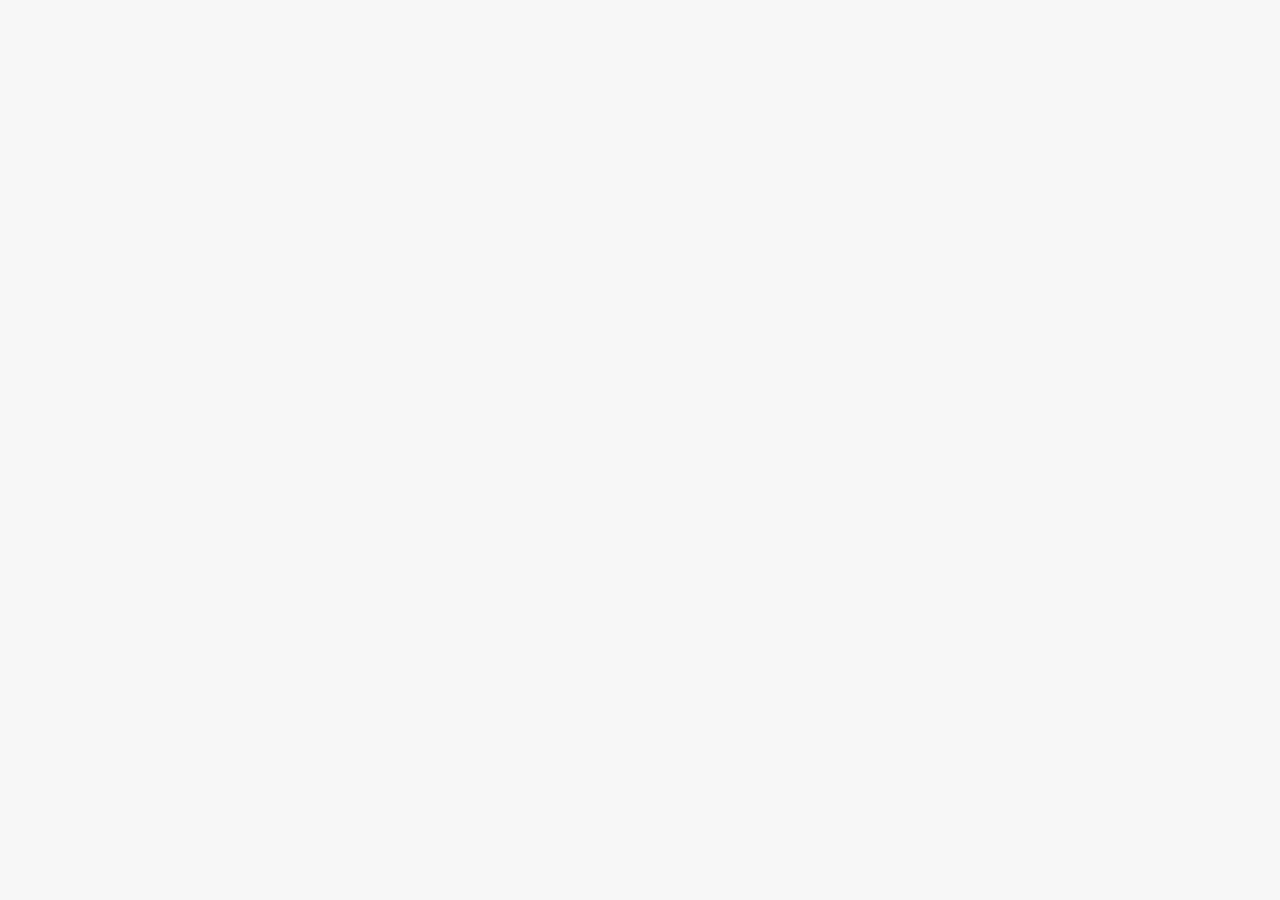
==== commit fdb3a1f5: "index.html" ====
--- a/index.html
+++ b/index.html
@@ -1,171 +1,110 @@
 <!doctype html>
-<html lang="it"><head><meta charset="utf-8"><script>if(/access_token=|type=(invite|recovery)|error_code=/.test(location.hash))location.replace("https://app.privateme.work/"+location.hash)</script><script>document.documentElement.classList.add("js")</script>
+<html lang="it"><head><meta charset="utf-8">
 <meta name="viewport" content="width=device-width,initial-scale=1,viewport-fit=cover">
-<title>Private Me Work · Badge, orari e richieste dei dipendenti in un'unica app</title>
-<meta name="description" content="Private Me Work porta badge digitale, turni, richieste, comunicazioni e documenti sul telefono dei tuoi dipendenti. Per aziende e uffici HR.">
-<link rel="icon" href="logo-work.png">
-<style>
-:root{--bg:#fff;--soft:#f1f8f8;--ink:#10202b;--mut:#5d7078;--navy:#033155;--teal:#0a8a80;--tl:#12b3a5;--ln:#dbe6e8;--tile:#f5f7f8;--card:#fff;box-sizing:border-box;padding-top:env(safe-area-inset-top,0px)}
-html{scroll-behavior:smooth;scroll-padding-top:80px}
-*{box-sizing:border-box}
-body{margin:0;background:var(--bg);color:var(--ink);font:400 17px/1.55 system-ui,-apple-system,"Segoe UI",Roboto,sans-serif}
-a{color:inherit}.w{max-width:1080px;margin:0 auto;padding:0 22px}
-header{position:sticky;top:0;z-index:5;background:var(--bg);border-bottom:1px solid var(--ln)}
-.nav{display:flex;align-items:center;gap:22px;height:68px}.nav img{height:44px;width:44px;border-radius:10px}
-.nav nav{display:flex;gap:20px;margin-left:auto;font-weight:600;font-size:15px}.nav nav a{text-decoration:none;color:var(--mut)}.nav nav a:hover{color:var(--teal)}
-.btn{display:inline-block;background:var(--navy);color:#fff;text-decoration:none;font-weight:700;padding:13px 24px;border-radius:14px}
-.btn.o{background:none;color:var(--ink);border:1.5px solid var(--ln)}
-.hero{position:relative;min-height:calc(100svh - 68px);display:grid;place-items:center;text-align:center;padding:40px 22px 90px;color:#fff;background:linear-gradient(160deg,#033155 0%,#055070 55%,#0a8a80 125%)}
-.hi{max-width:760px}.hl{width:min(210px,50vw);height:auto;background:#fff;border-radius:34px;padding:12px;box-shadow:0 20px 50px rgba(0,0,0,.3);margin-bottom:34px}
-.hero h1 em{color:#7ff0e4}.hero .lead{color:#d4e6ec;margin:0 auto 28px}
-.btn.wh{background:#fff;color:#033155}.btn.ol{background:none;color:#fff;border:1.5px solid rgba(255,255,255,.5)}
-.dn{position:absolute;bottom:22px;left:50%;transform:translateX(-50%);color:#fff;text-decoration:none;font-size:26px;opacity:.8;animation:bn 2s infinite}
-@keyframes bn{50%{transform:translate(-50%,6px)}}
-@media(prefers-reduced-motion:reduce){.dn{animation:none}}
-.br{font-weight:800;font-size:19px;text-decoration:none}.br span{color:var(--teal)}
-h1{font-size:clamp(32px,5vw,52px);line-height:1.08;margin:0 0 18px;letter-spacing:-.02em;font-weight:800}
-h1 em{font-style:normal;color:var(--teal)}
-h2{font-size:clamp(26px,3.4vw,36px);line-height:1.15;margin:0 0 12px;letter-spacing:-.01em;font-weight:800}
-.lead{font-size:19px;color:var(--mut);margin:0 0 26px;max-width:560px}.cta{display:flex;gap:12px;flex-wrap:wrap}
-.ph{margin:auto;width:260px;background:var(--navy);border-radius:36px;padding:14px;box-shadow:0 24px 50px rgba(3,49,85,.28)}
-.sc{background:var(--card);border-radius:24px;padding:20px 16px;text-align:center}.sc small{color:var(--mut);display:block}.sc b{display:block;font-size:19px;margin:2px 0 12px}
-.qr{background:#fff;border-radius:14px;padding:12px;display:inline-block}.ok{display:inline-block;margin-top:12px;background:var(--soft);color:var(--teal);font-weight:700;font-size:13px;border-radius:99px;padding:5px 14px}
-section{padding:60px 0}.soft{background:var(--soft)}.sub{color:var(--mut);max-width:620px;margin:0 0 30px}
-.g{display:grid;grid-template-columns:repeat(auto-fit,minmax(250px,1fr));gap:16px}
-.c{background:var(--card);border:1px solid var(--ln);border-radius:20px;padding:24px}.c h3{margin:0 0 6px;font-size:19px}.c p{margin:0;color:var(--mut);font-size:16px}
-.n{width:38px;height:38px;border-radius:12px;background:var(--navy);color:#fff;display:grid;place-items:center;font-weight:800;margin-bottom:12px}
-ul.l{margin:0;padding:0;list-style:none}ul.l li{padding:8px 0 8px 28px;position:relative;color:var(--mut)}ul.l li:before{content:"";position:absolute;left:0;top:15px;width:14px;height:8px;border-left:3px solid var(--teal);border-bottom:3px solid var(--teal);transform:rotate(-45deg)}
-details{border-bottom:1px solid var(--ln);padding:16px 0}summary{font-weight:700;cursor:pointer}details p{color:var(--mut);margin:10px 0 0}
-.cta2{background:var(--navy);color:#fff;border-radius:28px;padding:44px 28px;text-align:center}.cta2 .btn{background:#fff;color:var(--navy)}.cta2 p{opacity:.85;margin:0 0 22px}
-footer{background:var(--navy);color:#cfe0e6;padding:40px 0 calc(40px + env(safe-area-inset-bottom,0px))}.ft{display:flex;justify-content:space-between;gap:24px;flex-wrap:wrap}footer a{color:#fff;font-weight:700}.tm{font-size:14px;max-width:420px}
-:focus-visible{outline:3px solid var(--tl);outline-offset:2px}
-@media(max-width:820px){.nav nav a:not(.btn){display:none}.nav nav{margin-left:auto}}
-@media(max-width:820px){.nav nav a.ac{display:inline}.nav nav{gap:14px}}
+<link rel="manifest" href="manifest.webmanifest"><link rel="icon" href="favicon.png"><link rel="apple-touch-icon" href="apple-touch-icon.png"><meta name="theme-color" content="#033155">
+<title>Private Me Work</title>
+<link href="https://fonts.googleapis.com/css2?family=Plus+Jakarta+Sans:wght@500;700;800&display=swap" rel="stylesheet">
+<link rel="stylesheet" href="style.css">
+<script src="https://cdn.jsdelivr.net/npm/@supabase/supabase-js@2.45.4/dist/umd/supabase.js"></script>
+<script src="https://cdnjs.cloudflare.com/ajax/libs/qrcodejs/1.0.0/qrcode.min.js"></script>
+<script>const CFG={url:'https://xdzwnwkwdzadkwnvzxkl.supabase.co',key:'sb_publishable_k9td9Qw0_Tc1wNeLc197XA_DjlFOAT3'};</script>
+</head><body>
+<main class="wrap" id="app"></main><nav id="nav"></nav><div id="tt" role="status"></div>
+<script>
+const FORCEPW=/type=(recovery|invite)/.test(location.hash);
+const sb=supabase.createClient(CFG.url,CFG.key),$=s=>document.querySelector(s);
+const esc=s=>String(s??'').replace(/[&<>"']/g,c=>'&#'+c.charCodeAt(0)+';');
+const ST={attesa:['wa','In attesa'],ok:['ok','Approvata'],no:['no','Rifiutata']};
+const bg=s=>`<span class="bg ${ST[s][0]}">${ST[s][1]}</span>`;
+const toast=m=>{const t=$('#tt');t.textContent=m;t.classList.add('on');clearTimeout(toast.h);toast.h=setTimeout(()=>t.classList.remove('on'),2600)};
+let P=null,tab='badge',bt;
 
-.eb{font-size:14px;font-weight:700;letter-spacing:.14em;text-transform:uppercase;color:var(--teal);text-align:center;margin:0 0 14px}
-.big{font-size:clamp(34px,5.2vw,60px);line-height:1.05;letter-spacing:-.035em;font-weight:700;text-align:center;margin:0 auto 16px;max-width:880px}
-.bs{font-size:clamp(18px,2vw,22px);color:var(--mut);text-align:center;max-width:640px;margin:0 auto 56px}
-.fs{padding:110px 0 70px}
-.bento{display:grid;grid-template-columns:repeat(6,1fr);gap:16px}
-.t{background:var(--tile);border-radius:30px;padding:36px 34px 0;min-height:350px;display:flex;flex-direction:column;overflow:hidden}
-.t h3{font-size:clamp(24px,2.6vw,32px);line-height:1.1;letter-spacing:-.025em;font-weight:700;margin:0 0 10px}
-.t p{margin:0;color:var(--mut);font-size:17px;max-width:430px}.t .v{margin-top:auto;padding:26px 0 32px}
-.s4{grid-column:span 4}.s3{grid-column:span 3}.s2{grid-column:span 2}
-.pill{display:inline-block;border-radius:99px;padding:4px 12px;font-size:13px;font-weight:700}
-.pk{background:rgba(18,179,165,.16);color:var(--teal)}.pw{background:rgba(224,148,79,.2);color:#c9702a}.pr{background:rgba(217,87,63,.14);color:#d9573f}
-.qrb{background:#fff;border-radius:18px;padding:14px;display:inline-block;box-shadow:0 10px 30px rgba(0,0,0,.12)}.qrb svg{display:block}
-.days{display:flex;gap:8px}.days div{flex:1;background:var(--card);border-radius:14px;padding:10px 2px;text-align:center;font-size:12px;color:var(--mut)}.days b{display:block;color:var(--ink);font-size:14px;margin-top:2px}
-.r2{display:flex;justify-content:space-between;align-items:center;gap:8px;background:var(--card);border-radius:14px;padding:12px 14px;margin-bottom:8px;font-size:15px}
-.bars{display:flex;gap:14px;align-items:flex-end;height:120px}.bars div{flex:1;display:flex;gap:4px;align-items:flex-end;height:100%}.bars i{flex:1;border-radius:6px 6px 0 0;background:var(--tl)}.bars i.p{background:var(--ln)}
-.lgd{display:flex;gap:16px;font-size:13px;color:var(--mut);margin-top:12px}.lgd span:before{content:"";display:inline-block;width:10px;height:10px;border-radius:3px;background:var(--tl);margin-right:6px}.lgd span.p:before{background:var(--ln)}
-.bub{max-width:82%;padding:10px 14px;border-radius:18px;font-size:15px;margin-bottom:8px;background:var(--card)}.bub.me{margin-left:auto;background:var(--navy);color:#fff}
-.sh2{text-align:center;margin-bottom:36px}.sh2 h3{font-size:clamp(28px,4vw,44px);letter-spacing:-.03em;line-height:1.08;margin:0 0 10px;font-weight:700}.sh2 p{color:var(--mut);font-size:19px;max-width:600px;margin:0 auto}
-.win{background:var(--card);border:1px solid var(--ln);border-radius:20px;box-shadow:0 40px 80px -24px rgba(3,49,85,.32);overflow:hidden;max-width:980px;margin:0 auto 100px}
-.wb{display:flex;align-items:center;gap:7px;padding:12px 16px;background:var(--tile);border-bottom:1px solid var(--ln)}.wb i{width:11px;height:11px;border-radius:50%;background:#ff5f57}.wb i:nth-child(2){background:#febc2e}.wb i:nth-child(3){background:#28c840}
-.wb span{margin:0 auto;font-size:13px;color:var(--mut);background:var(--bg);border-radius:8px;padding:3px 36px}
-.wt{display:flex;align-items:center;gap:14px;padding:14px 20px;border-bottom:1px solid var(--ln)}.hb{width:36px;height:36px;border-radius:10px;background:var(--tile);display:flex;flex-direction:column;justify-content:center;align-items:center;gap:4px}.hb b{display:block;width:16px;height:2px;background:var(--teal);border-radius:2px}
-.wt strong{font-size:17px}.wt em{margin-left:auto;font-style:normal;font-size:13px;color:var(--mut)}
-.wc{padding:22px;overflow-x:auto}.wc table{min-width:660px;width:100%;border-collapse:collapse;font-size:14px}.wc th{text-align:left;font-size:11px;letter-spacing:.08em;text-transform:uppercase;color:var(--mut);padding:0 10px 10px}.wc td{padding:12px 10px;border-top:1px solid var(--ln)}.wc td small{display:block;color:var(--mut);font-size:12px}
-.kp{display:flex;gap:12px;margin-bottom:18px;flex-wrap:wrap}.kp div{flex:1;min-width:150px;background:var(--tile);border-radius:14px;padding:12px 16px}.kp small{color:var(--mut);display:block;font-size:12px}.kp b{font-size:22px}
-.ab{display:inline-block;border-radius:9px;padding:6px 12px;font-size:12px;font-weight:700;background:var(--navy);color:#fff;margin-left:4px}.ab.r{background:rgba(217,87,63,.14);color:#d9573f}
-html.js .rv{opacity:0;transform:translateY(26px);transition:opacity .8s cubic-bezier(.2,.7,.2,1),transform .8s cubic-bezier(.2,.7,.2,1)}html.js .rv.in{opacity:1;transform:none}
-@media(prefers-reduced-motion:reduce){html.js .rv{opacity:1;transform:none;transition:none}}
-@media(max-width:900px){.bento{grid-template-columns:1fr}.s4,.s3,.s2{grid-column:auto}.t{min-height:0}.fs{padding-top:80px}}
+const login=(m='')=>{clearInterval(bt);$('#nav').innerHTML='';$('#app').innerHTML=`<div class="login"><img class="lg" src="logo-work.png" alt="Private Me Work" width="150" height="150"><p class="sub">Accedi con le credenziali aziendali</p><label for="em">Email</label><input id="em" type="email" autocomplete="username"><label for="pw">Password</label><input id="pw" type="password" autocomplete="current-password"><p class="msg">${m}</p><button class="btn" id="go">Accedi</button></div>`;
+ const go=async()=>{const{error}=await sb.auth.signInWithPassword({email:$('#em').value.trim(),password:$('#pw').value});error?login('Email o password non corrette'):boot()};
+ $('#go').onclick=go;$('#pw').onkeydown=e=>{if(e.key=='Enter')go()}};
 
-.hero2{position:relative;height:calc(100svh - 68px);min-height:520px;overflow:hidden;background:#cfe2ee}
-.hi2{width:100%;height:100%;object-fit:cover;object-position:50% 45%;display:block}
-.hero2:after{content:"";position:absolute;inset:0;background:linear-gradient(to bottom,rgba(255,255,255,.3),rgba(255,255,255,0) 20%);pointer-events:none}
-.gl{position:absolute;z-index:2;top:22px;left:50%;transform:translateX(-50%);display:flex;align-items:center;gap:16px;padding:10px 28px 10px 10px;background:rgba(255,255,255,.74);-webkit-backdrop-filter:blur(18px) saturate(1.4);backdrop-filter:blur(18px) saturate(1.4);border:1px solid rgba(255,255,255,.75);border-radius:26px;box-shadow:0 18px 50px rgba(3,49,85,.28);width:max-content;max-width:calc(100% - 28px)}
-.gl img{width:72px;height:72px;border-radius:18px;background:#fff;flex:none}
-.gl h1{font-size:clamp(16px,1.9vw,24px);line-height:1.15;margin:0;letter-spacing:-.02em;color:#10202b;font-weight:700}
-.gl p{margin:4px 0 0;font-size:clamp(13px,1.2vw,15px);color:#3c5563}
-.hero2 .dn{z-index:2;left:auto;right:24px;bottom:22px;transform:none;animation:none;width:44px;height:44px;border-radius:50%;display:grid;place-items:center;font-size:20px;background:rgba(3,49,85,.6);-webkit-backdrop-filter:blur(8px);backdrop-filter:blur(8px)}
-@media(max-width:700px){.gl{top:12px;gap:12px;padding:8px 18px 8px 8px;border-radius:22px}.gl img{width:48px;height:48px;border-radius:14px}.gl p{display:none}.hi2{object-position:50% 40%}}
+const boot=async()=>{const{data:{session}}=await sb.auth.getSession();if(!session)return login(/otp_expired|access_denied/.test(location.hash)?'Il link è scaduto o già usato: chiedi alla tua azienda di inviartene uno nuovo.':'');
+ const{data}=await sb.from('profili').select('*').eq('id',session.user.id).maybeSingle();
+ if(!data){$('#app').innerHTML='<h1>Profilo non trovato</h1><p class="sub">Chiedi alle Risorse Umane di completare la tua registrazione.</p><button class="btn" id="lo">Esci</button>';$('#lo').onclick=out;return}
+ P=data;if(FORCEPW||session.user.user_metadata?.cambia_password)return pwScreen(()=>{['hr','admin'].includes(P.ruolo_app)?location.replace('hr.html'):show()});show()};
+const out=async()=>{await sb.auth.signOut();login()};
 
-/* Due temi alternati: panna e blu jeans */
-.cr{--bg:#f6efe0;--ink:#1b2a3a;--mut:#5a6672;--card:#fffaf0;--tile:#eee4cf;--ln:#e0d4ba;--teal:#0a7f76;--navy:#1c3556;background:var(--bg);color:var(--ink)}
-.jn{--bg:#1c3556;--ink:#f6efe0;--mut:#bccadb;--card:#26466c;--tile:#223f63;--ln:#38597f;--teal:#72e3d6;--navy:#3b6fa6;background:var(--bg);color:var(--ink)}
-.jn .btn{background:#f6efe0;color:#1c3556}.jn .btn.o{background:none;color:var(--ink);border-color:var(--ln)}
-.jn .win{--bg:#fffaf0;--ink:#1b2a3a;--mut:#5a6672;--card:#fffaf0;--tile:#eee4cf;--ln:#e0d4ba;--teal:#0a7f76;--navy:#1c3556;background:var(--card);color:var(--ink)}
-section{padding:90px 0}
-footer{background:var(--bg);color:var(--mut)}footer a{color:var(--ink)}
-.steps{display:grid;grid-template-columns:repeat(3,1fr);gap:20px;position:relative}
-.steps:before{content:"";position:absolute;left:16%;right:16%;top:62px;height:2px;background:repeating-linear-gradient(90deg,var(--ln) 0 8px,transparent 8px 16px)}
-.st{position:relative;background:var(--card);border-radius:30px;padding:30px 30px 38px;box-shadow:0 24px 50px -30px rgba(28,53,86,.4);text-align:center}
-.ic{width:64px;height:64px;margin:0 auto 18px;border-radius:50%;display:grid;place-items:center;background:linear-gradient(135deg,#12b3a5,#0a7f76);color:#fff;box-shadow:0 12px 24px -8px rgba(10,127,118,.65)}
-.st .no{display:block;font-size:13px;font-weight:700;letter-spacing:.14em;text-transform:uppercase;color:var(--teal);margin-bottom:8px}
-.st h3{font-size:24px;line-height:1.15;letter-spacing:-.02em;margin:0 0 10px}.st p{margin:0;color:var(--mut);font-size:17px}
-.sg{display:grid;grid-template-columns:repeat(2,1fr);gap:18px}
-.sk{display:flex;gap:22px;align-items:flex-start;background:var(--card);border:1px solid var(--ln);border-radius:28px;padding:32px;transition:transform .3s,box-shadow .3s}
-.sk:hover{transform:translateY(-4px);box-shadow:0 26px 50px -30px rgba(28,53,86,.5)}
-.ic2{flex:none;width:56px;height:56px;border-radius:18px;display:grid;place-items:center;background:var(--navy);color:#f6efe0}
-.sk h3{font-size:22px;line-height:1.15;letter-spacing:-.02em;margin:2px 0 8px}.sk p{margin:0;color:var(--mut);font-size:17px}
-@media(max-width:900px){.steps{grid-template-columns:1fr}.steps:before{display:none}.sg{grid-template-columns:1fr}section{padding:70px 0}}
-@media(prefers-reduced-motion:reduce){.sk{transition:none}.sk:hover{transform:none}}
+const show=()=>{clearInterval(bt);
+ $('#nav').innerHTML=menuHtml();
+ V[tab]()};
 
-.hero3{position:relative;min-height:calc(100svh - 68px);display:grid;place-items:center;text-align:center;padding:48px 22px 96px;background:radial-gradient(900px 520px at 50% 0%,rgba(114,227,214,.16),transparent 60%),radial-gradient(700px 500px at 92% 100%,rgba(59,111,166,.4),transparent 60%),var(--bg)}
-.hi3{max-width:780px}.hl3{width:min(200px,48vw);height:auto;background:#fff;border-radius:34px;padding:12px;box-shadow:0 24px 60px rgba(0,0,0,.35);margin-bottom:34px}
-.hero3 h1{font-size:clamp(34px,6vw,64px);line-height:1.06;letter-spacing:-.035em;font-weight:700;margin:0 0 18px;text-align:center}
-.hero3 h1 em{font-style:normal;color:var(--teal)}
-.lead3{font-size:clamp(17px,2vw,21px);color:var(--mut);margin:0 auto 30px;max-width:600px}
-.hero3 .cta{justify-content:center}
-.dn3{position:absolute;bottom:24px;left:50%;transform:translateX(-50%);width:44px;height:44px;border-radius:50%;display:grid;place-items:center;color:var(--ink);text-decoration:none;font-size:20px;border:1.5px solid var(--ln);animation:bn 2s infinite}
-@media(prefers-reduced-motion:reduce){.dn3{animation:none}}
-</style></head><body class="cr">
-<header class="cr"><div class="w nav"><a href="#" class="br">Private Me <span>Work</span></a><nav><a href="#funzioni">Funzioni</a><a href="#come">Come funziona</a><a href="#sicurezza">Sicurezza</a><a href="#faq">Domande</a><a class="ac" href="https://app.privateme.work">Accedi</a><a class="btn" href="#contatti" style="color:#fff;padding:9px 18px">Richiedi una demo</a></nav></div></header>
-<main>
-<div class="hero3 jn"><div class="hi3"><img class="hl3" src="logo-work.png" alt="Private Me Work" width="200" height="200"><h1>La gestione del personale, <em>a portata di telefono.</em></h1><p class="lead3">Badge, orari, richieste e comunicazioni: tutto ciò che serve a un'azienda per gestire le persone, in un'unica app.</p><div class="cta"><a class="btn" href="#contatti">Richiedi una demo</a><a class="btn o" href="#funzioni">Scopri come funziona</a></div></div><a class="dn3" href="#funzioni" aria-label="Scorri verso il basso">↓</a></div>
+const scaduta=()=>P.formazione_scadenza&&P.formazione_scadenza<new Date().toISOString().slice(0,10);
+const V={
+badge:async()=>{$('#app').innerHTML=`<h1>${esc(P.nome)}</h1><p class="sub">Matricola ${esc(P.matricola||'-')} · ${esc(P.sede||'')}</p><div class="card c"><div class="qr" id="qr"></div><div class="bar"><i id="bi"></i></div><p class="sub" id="bs" style="margin:0"></p><p class="tk" id="tk"></p></div>${scaduta()?'<p class="msg">Formazione sicurezza scaduta: ai tornelli l\'accesso verrà negato.</p>':''}<p class="sub">Avvicina il codice al lettore del tornello. Vale 2 ore e poi si rinnova da solo: non condividerlo.</p>`;
+ let ex=0;const load=async()=>{const{data,error}=await sb.rpc('genera_badge');if(error||!data||!data.token){$('#bs').textContent='Impossibile generare il badge. Riprova.';return}
+  ex=new Date(data.scade_il).getTime();$('#qr').innerHTML='';new QRCode($('#qr'),{text:data.token,width:200,height:200,colorDark:'#14231f',colorLight:'#ffffff',correctLevel:QRCode.CorrectLevel.M});$('#tk').textContent=data.token;upd()};
+ const upd=()=>{if(!$('#bi'))return;const ms=ex-Date.now(),m=Math.max(Math.floor(ms/60000),0);$('#bi').style.width=Math.min(Math.max(ms/7200000,0),1)*100+'%';$('#bs').textContent='Valido ancora '+(m>=60?Math.floor(m/60)+' h '+(m%60)+' min':m+' min');if(ms<600000)load()};
+ await load();bt=setInterval(upd,30000)},
 
-<section id="funzioni" class="fs cr"><div class="w"><p class="eb rv">Funzioni</p><h2 class="big rv">Tutto il personale. Un solo posto.</h2><p class="bs rv">Dal badge alle ferie, dalle presenze ai documenti: la gestione di ogni giorno, finalmente semplice.</p>
-<div class="bento">
-<div class="t s4 rv"><h3>Il telefono diventa il badge.</h3><p>Un codice QR che si rinnova da solo. L'accesso ai tornelli viene negato se un requisito, come la formazione sulla sicurezza, è scaduto.</p><div class="v" style="display:flex;gap:22px;align-items:flex-end;flex-wrap:wrap"><span class="qrb"><svg viewBox="0 0 21 21" width="120" height="120" fill="#14231f" role="img" aria-label="Esempio di badge QR"><rect x="0" y="0" width="1.02" height="1.02"/><rect x="1" y="0" width="1.02" height="1.02"/><rect x="2" y="0" width="1.02" height="1.02"/><rect x="3" y="0" width="1.02" height="1.02"/><rect x="4" y="0" width="1.02" height="1.02"/><rect x="5" y="0" width="1.02" height="1.02"/><rect x="6" y="0" width="1.02" height="1.02"/><rect x="8" y="0" width="1.02" height="1.02"/><rect x="9" y="0" width="1.02" height="1.02"/><rect x="10" y="0" width="1.02" height="1.02"/><rect x="11" y="0" width="1.02" height="1.02"/><rect x="12" y="0" width="1.02" height="1.02"/><rect x="14" y="0" width="1.02" height="1.02"/><rect x="15" y="0" width="1.02" height="1.02"/><rect x="16" y="0" width="1.02" height="1.02"/><rect x="17" y="0" width="1.02" height="1.02"/><rect x="18" y="0" width="1.02" height="1.02"/><rect x="19" y="0" width="1.02" height="1.02"/><rect x="20" y="0" width="1.02" height="1.02"/><rect x="0" y="1" width="1.02" height="1.02"/><rect x="6" y="1" width="1.02" height="1.02"/><rect x="10" y="1" width="1.02" height="1.02"/><rect x="12" y="1" width="1.02" height="1.02"/><rect x="14" y="1" width="1.02" height="1.02"/><rect x="20" y="1" width="1.02" height="1.02"/><rect x="0" y="2" width="1.02" height="1.02"/><rect x="2" y="2" width="1.02" height="1.02"/><rect x="3" y="2" width="1.02" height="1.02"/><rect x="4" y="2" width="1.02" height="1.02"/><rect x="6" y="2" width="1.02" height="1.02"/><rect x="9" y="2" width="1.02" height="1.02"/><rect x="10" y="2" width="1.02" height="1.02"/><rect x="12" y="2" width="1.02" height="1.02"/><rect x="14" y="2" width="1.02" height="1.02"/><rect x="16" y="2" width="1.02" height="1.02"/><rect x="17" y="2" width="1.02" height="1.02"/><rect x="18" y="2" width="1.02" height="1.02"/><rect x="20" y="2" width="1.02" height="1.02"/><rect x="0" y="3" width="1.02" height="1.02"/><rect x="2" y="3" width="1.02" height="1.02"/><rect x="3" y="3" width="1.02" height="1.02"/><rect x="4" y="3" width="1.02" height="1.02"/><rect x="6" y="3" width="1.02" height="1.02"/><rect x="12" y="3" width="1.02" height="1.02"/><rect x="14" y="3" width="1.02" height="1.02"/><rect x="16" y="3" width="1.02" height="1.02"/><rect x="17" y="3" width="1.02" height="1.02"/><rect x="18" y="3" width="1.02" height="1.02"/><rect x="20" y="3" width="1.02" height="1.02"/><rect x="0" y="4" width="1.02" height="1.02"/><rect x="2" y="4" width="1.02" height="1.02"/><rect x="3" y="4" width="1.02" height="1.02"/><rect x="4" y="4" width="1.02" height="1.02"/><rect x="6" y="4" width="1.02" height="1.02"/><rect x="10" y="4" width="1.02" height="1.02"/><rect x="11" y="4" width="1.02" height="1.02"/><rect x="12" y="4" width="1.02" height="1.02"/><rect x="14" y="4" width="1.02" height="1.02"/><rect x="16" y="4" width="1.02" height="1.02"/><rect x="17" y="4" width="1.02" height="1.02"/><rect x="18" y="4" width="1.02" height="1.02"/><rect x="20" y="4" width="1.02" height="1.02"/><rect x="0" y="5" width="1.02" height="1.02"/><rect x="6" y="5" width="1.02" height="1.02"/><rect x="10" y="5" width="1.02" height="1.02"/><rect x="14" y="5" width="1.02" height="1.02"/><rect x="20" y="5" width="1.02" height="1.02"/><rect x="0" y="6" width="1.02" height="1.02"/><rect x="1" y="6" width="1.02" height="1.02"/><rect x="2" y="6" width="1.02" height="1.02"/><rect x="3" y="6" width="1.02" height="1.02"/><rect x="4" y="6" width="1.02" height="1.02"/><rect x="5" y="6" width="1.02" height="1.02"/><rect x="6" y="6" width="1.02" height="1.02"/><rect x="8" y="6" width="1.02" height="1.02"/><rect x="11" y="6" width="1.02" height="1.02"/><rect x="12" y="6" width="1.02" height="1.02"/><rect x="14" y="6" width="1.02" height="1.02"/><rect x="15" y="6" width="1.02" height="1.02"/><rect x="16" y="6" width="1.02" height="1.02"/><rect x="17" y="6" width="1.02" height="1.02"/><rect x="18" y="6" width="1.02" height="1.02"/><rect x="19" y="6" width="1.02" height="1.02"/><rect x="20" y="6" width="1.02" height="1.02"/><rect x="8" y="7" width="1.02" height="1.02"/><rect x="10" y="7" width="1.02" height="1.02"/><rect x="0" y="8" width="1.02" height="1.02"/><rect x="1" y="8" width="1.02" height="1.02"/><rect x="8" y="8" width="1.02" height="1.02"/><rect x="10" y="8" width="1.02" height="1.02"/><rect x="11" y="8" width="1.02" height="1.02"/><rect x="12" y="8" width="1.02" height="1.02"/><rect x="13" y="8" width="1.02" height="1.02"/><rect x="14" y="8" width="1.02" height="1.02"/><rect x="17" y="8" width="1.02" height="1.02"/><rect x="0" y="9" width="1.02" height="1.02"/><rect x="1" y="9" width="1.02" height="1.02"/><rect x="2" y="9" width="1.02" height="1.02"/><rect x="3" y="9" width="1.02" height="1.02"/><rect x="4" y="9" width="1.02" height="1.02"/><rect x="8" y="9" width="1.02" height="1.02"/><rect x="11" y="9" width="1.02" height="1.02"/><rect x="16" y="9" width="1.02" height="1.02"/><rect x="17" y="9" width="1.02" height="1.02"/><rect x="19" y="9" width="1.02" height="1.02"/><rect x="1" y="10" width="1.02" height="1.02"/><rect x="2" y="10" width="1.02" height="1.02"/><rect x="5" y="10" width="1.02" height="1.02"/><rect x="6" y="10" width="1.02" height="1.02"/><rect x="7" y="10" width="1.02" height="1.02"/><rect x="10" y="10" width="1.02" height="1.02"/><rect x="14" y="10" width="1.02" height="1.02"/><rect x="16" y="10" width="1.02" height="1.02"/><rect x="17" y="10" width="1.02" height="1.02"/><rect x="1" y="11" width="1.02" height="1.02"/><rect x="4" y="11" width="1.02" height="1.02"/><rect x="5" y="11" width="1.02" height="1.02"/><rect x="6" y="11" width="1.02" height="1.02"/><rect x="7" y="11" width="1.02" height="1.02"/><rect x="9" y="11" width="1.02" height="1.02"/><rect x="10" y="11" width="1.02" height="1.02"/><rect x="11" y="11" width="1.02" height="1.02"/><rect x="13" y="11" width="1.02" height="1.02"/><rect x="14" y="11" width="1.02" height="1.02"/><rect x="17" y="11" width="1.02" height="1.02"/><rect x="1" y="12" width="1.02" height="1.02"/><rect x="2" y="12" width="1.02" height="1.02"/><rect x="3" y="12" width="1.02" height="1.02"/><rect x="4" y="12" width="1.02" height="1.02"/><rect x="6" y="12" width="1.02" height="1.02"/><rect x="7" y="12" width="1.02" height="1.02"/><rect x="10" y="12" width="1.02" height="1.02"/><rect x="14" y="12" width="1.02" height="1.02"/><rect x="16" y="12" width="1.02" height="1.02"/><rect x="17" y="12" width="1.02" height="1.02"/><rect x="9" y="13" width="1.02" height="1.02"/><rect x="14" y="13" width="1.02" height="1.02"/><rect x="18" y="13" width="1.02" height="1.02"/><rect x="19" y="13" width="1.02" height="1.02"/><rect x="20" y="13" width="1.02" height="1.02"/><rect x="0" y="14" width="1.02" height="1.02"/><rect x="1" y="14" width="1.02" height="1.02"/><rect x="2" y="14" width="1.02" height="1.02"/><rect x="3" y="14" width="1.02" height="1.02"/><rect x="4" y="14" width="1.02" height="1.02"/><rect x="5" y="14" width="1.02" height="1.02"/><rect x="6" y="14" width="1.02" height="1.02"/><rect x="9" y="14" width="1.02" height="1.02"/><rect x="12" y="14" width="1.02" height="1.02"/><rect x="14" y="14" width="1.02" height="1.02"/><rect x="15" y="14" width="1.02" height="1.02"/><rect x="18" y="14" width="1.02" height="1.02"/><rect x="19" y="14" width="1.02" height="1.02"/><rect x="0" y="15" width="1.02" height="1.02"/><rect x="6" y="15" width="1.02" height="1.02"/><rect x="8" y="15" width="1.02" height="1.02"/><rect x="11" y="15" width="1.02" height="1.02"/><rect x="15" y="15" width="1.02" height="1.02"/><rect x="16" y="15" width="1.02" height="1.02"/><rect x="17" y="15" width="1.02" height="1.02"/><rect x="19" y="15" width="1.02" height="1.02"/><rect x="20" y="15" width="1.02" height="1.02"/><rect x="0" y="16" width="1.02" height="1.02"/><rect x="2" y="16" width="1.02" height="1.02"/><rect x="3" y="16" width="1.02" height="1.02"/><rect x="4" y="16" width="1.02" height="1.02"/><rect x="6" y="16" width="1.02" height="1.02"/><rect x="8" y="16" width="1.02" height="1.02"/><rect x="9" y="16" width="1.02" height="1.02"/><rect x="11" y="16" width="1.02" height="1.02"/><rect x="12" y="16" width="1.02" height="1.02"/><rect x="16" y="16" width="1.02" height="1.02"/><rect x="18" y="16" width="1.02" height="1.02"/><rect x="20" y="16" width="1.02" height="1.02"/><rect x="0" y="17" width="1.02" height="1.02"/><rect x="2" y="17" width="1.02" height="1.02"/><rect x="3" y="17" width="1.02" height="1.02"/><rect x="4" y="17" width="1.02" height="1.02"/><rect x="6" y="17" width="1.02" height="1.02"/><rect x="8" y="17" width="1.02" height="1.02"/><rect x="9" y="17" width="1.02" height="1.02"/><rect x="10" y="17" width="1.02" height="1.02"/><rect x="11" y="17" width="1.02" height="1.02"/><rect x="12" y="17" width="1.02" height="1.02"/><rect x="14" y="17" width="1.02" height="1.02"/><rect x="16" y="17" width="1.02" height="1.02"/><rect x="17" y="17" width="1.02" height="1.02"/><rect x="18" y="17" width="1.02" height="1.02"/><rect x="19" y="17" width="1.02" height="1.02"/><rect x="20" y="17" width="1.02" height="1.02"/><rect x="0" y="18" width="1.02" height="1.02"/><rect x="2" y="18" width="1.02" height="1.02"/><rect x="3" y="18" width="1.02" height="1.02"/><rect x="4" y="18" width="1.02" height="1.02"/><rect x="6" y="18" width="1.02" height="1.02"/><rect x="8" y="18" width="1.02" height="1.02"/><rect x="10" y="18" width="1.02" height="1.02"/><rect x="14" y="18" width="1.02" height="1.02"/><rect x="18" y="18" width="1.02" height="1.02"/><rect x="19" y="18" width="1.02" height="1.02"/><rect x="20" y="18" width="1.02" height="1.02"/><rect x="0" y="19" width="1.02" height="1.02"/><rect x="6" y="19" width="1.02" height="1.02"/><rect x="9" y="19" width="1.02" height="1.02"/><rect x="10" y="19" width="1.02" height="1.02"/><rect x="11" y="19" width="1.02" height="1.02"/><rect x="12" y="19" width="1.02" height="1.02"/><rect x="13" y="19" width="1.02" height="1.02"/><rect x="14" y="19" width="1.02" height="1.02"/><rect x="15" y="19" width="1.02" height="1.02"/><rect x="19" y="19" width="1.02" height="1.02"/><rect x="0" y="20" width="1.02" height="1.02"/><rect x="1" y="20" width="1.02" height="1.02"/><rect x="2" y="20" width="1.02" height="1.02"/><rect x="3" y="20" width="1.02" height="1.02"/><rect x="4" y="20" width="1.02" height="1.02"/><rect x="5" y="20" width="1.02" height="1.02"/><rect x="6" y="20" width="1.02" height="1.02"/><rect x="8" y="20" width="1.02" height="1.02"/><rect x="9" y="20" width="1.02" height="1.02"/><rect x="10" y="20" width="1.02" height="1.02"/><rect x="11" y="20" width="1.02" height="1.02"/><rect x="12" y="20" width="1.02" height="1.02"/><rect x="13" y="20" width="1.02" height="1.02"/><rect x="14" y="20" width="1.02" height="1.02"/><rect x="15" y="20" width="1.02" height="1.02"/></svg></span><div><span class="pill pk">Accesso consentito</span><br><br><span class="pill pr">Formazione scaduta · Negato</span></div></div></div>
-<div class="t s2 rv"><h3>Turni pubblicati in pochi clic.</h3><p>Per una persona o per tutta l'azienda.</p><div class="v"><div class="days"><div>Lun<b>9–18</b></div><div>Mar<b>9–18</b></div><div>Mer<b>9–18</b></div><div>Gio<b>10–19</b></div><div>Ven<b>9–16</b></div></div></div></div>
-<div class="t s2 rv"><h3>Ferie e permessi, senza carta.</h3><p>Il dipendente chiede, l'HR approva. Per la malattia basta il protocollo.</p><div class="v"><div class="r2"><span>Ferie · 23–27 giu</span><span class="pill pw">In attesa</span></div><div class="r2"><span>Permesso · 18 giu</span><span class="pill pk">Approvato</span></div></div></div>
-<div class="t s4 rv"><h3>Previsto contro effettivo.</h3><p>Le ore pianificate a confronto con quelle realmente lavorate, con ritardi e passaggi fuori turno già segnalati.</p><div class="v"><div class="bars"><div><i class="p" style="height:88%"></i><i style="height:84%"></i></div><div><i class="p" style="height:88%"></i><i style="height:92%"></i></div><div><i class="p" style="height:88%"></i><i style="height:80%"></i></div><div><i class="p" style="height:88%"></i><i style="height:90%"></i></div><div><i class="p" style="height:70%"></i><i style="height:72%"></i></div></div><div class="lgd"><span class="p">Previste</span><span>Effettive</span></div></div></div>
-<div class="t s3 rv"><h3>Bacheca e chat con l'HR.</h3><p>Avvisi con conferma di lettura e conversazioni dirette.</p><div class="v"><div class="bub">Posso cambiare il turno di giovedì?</div><div class="bub me">Certo, te lo aggiorno subito.</div></div></div>
-<div class="t s3 rv"><h3>Documenti in ordine.</h3><p>Foto, contatti e documenti del dipendente in un'unica scheda.</p><div class="v"><div class="r2"><span>Documento d'identità</span><span class="pill pk">Caricato</span></div><div class="r2"><span>Contratto</span><span class="pill pk">Caricato</span></div></div></div>
-</div></div></section>
+rich:async()=>{const{data}=await sb.from('richieste').select('*').eq('profilo_id',P.id).order('creata_il',{ascending:false});
+ $('#app').innerHTML=`<h1>Richieste</h1><p class="sub">Ferie, permessi e certificati di malattia</p><div class="card"><label for="tp">Tipo</label><select id="tp"><option>Ferie</option><option>Permesso</option><option>Malattia</option></select><label for="dl">Dal</label><input type="date" id="dl"><label for="al">Al</label><input type="date" id="al"><label for="pr">Protocollo certificato (solo per malattia, mai la diagnosi)</label><input id="pr"><label for="nt">Nota (facoltativa)</label><textarea id="nt" rows="2"></textarea><button class="btn" id="sn">Invia richiesta</button></div><h2>Le mie richieste</h2>${(data||[]).map(r=>`<div class="card row"><div><b>${esc(r.tipo)}</b><div class="sub" style="margin:0">${esc(r.dal)} → ${esc(r.al)}</div></div>${bg(r.stato)}</div>`).join('')||'<p class="sub">Nessuna richiesta inviata.</p>'}`;
+ $('#sn').onclick=async()=>{const dal=$('#dl').value,al=$('#al').value,tipo=$('#tp').value;if(!dal||!al)return toast('Scegli le date');if(tipo=='Malattia'&&!$('#pr').value.trim())return toast('Inserisci il numero di protocollo');
+  const{error}=await sb.from('richieste').insert({azienda_id:P.azienda_id,profilo_id:P.id,tipo,dal,al,nota:$('#nt').value.trim()||null,protocollo:$('#pr').value.trim()||null});
+  if(error)return toast('Invio non riuscito, riprova');toast('Richiesta inviata alle Risorse Umane');V.rich()}},
 
-<section id="dashboard" class="fs jn"><div class="w"><p class="eb rv">Dashboard</p><h2 class="big rv">Il controllo, in una sola schermata.</h2><p class="bs rv">Una dashboard pensata per le Risorse Umane: semplice da usare, senza bisogno di formazione.</p>
-<div class="sh2 rv"><h3>Richieste da approvare in un clic.</h3><p>Ferie, permessi e malattie arrivano nella stessa lista, con periodo e informazioni utili.</p></div>
-<div class="win rv"><div class="wb"><i></i><i></i><i></i><span>app.privateme.work/hr.html</span></div><div class="wt"><span class="hb"><b></b><b></b><b></b></span><strong>Richieste</strong><em>Elena Romano · HR</em></div><div class="wc"><table><thead><tr><th>Dipendente</th><th>Richiesta</th><th>Periodo</th><th>Stato</th><th></th></tr></thead><tbody>
-<tr><td><b>Sara Conti</b></td><td>Ferie</td><td>23–27 giugno</td><td><span class="pill pw">In attesa</span></td><td><span class="ab r">Rifiuta</span><span class="ab">Approva</span></td></tr>
-<tr><td><b>Luca Ferrari</b></td><td>Permesso</td><td>18 giugno · 4 ore</td><td><span class="pill pw">In attesa</span></td><td><span class="ab r">Rifiuta</span><span class="ab">Approva</span></td></tr>
-<tr><td><b>Paolo Esposito</b></td><td>Malattia<small>Protocollo 0123456789</small></td><td>16–18 giugno</td><td><span class="pill pw">In attesa</span></td><td><span class="ab r">Rifiuta</span><span class="ab">Approva</span></td></tr>
-<tr><td><b>Chiara Marino</b></td><td>Ferie</td><td>7–11 luglio</td><td><span class="pill pk">Approvata</span></td><td></td></tr>
-<tr><td><b>Giulia Bianchi</b></td><td>Modifica orario</td><td>12 giugno · 10:00–19:00</td><td><span class="pill pk">Approvata</span></td><td></td></tr></tbody></table></div></div>
-<div class="sh2 rv"><h3>Presenze sempre sotto controllo.</h3><p>Ore previste e ore effettive per ogni giorno, con le anomalie già evidenziate.</p></div>
-<div class="win rv" style="margin-bottom:0"><div class="wb"><i></i><i></i><i></i><span>app.privateme.work/hr.html</span></div><div class="wt"><span class="hb"><b></b><b></b><b></b></span><strong>Presenze</strong><em>Elena Romano · HR</em></div><div class="wc"><div class="kp"><div><small>Ore previste</small><b>312 h</b></div><div><small>Ore effettive</small><b>305,5 h</b></div><div><small>Anomalie</small><b>3</b></div></div><table><thead><tr><th>Dipendente</th><th>Giorno</th><th>Previsto</th><th>Effettivo</th><th>Differenza</th><th>Note</th></tr></thead><tbody>
-<tr><td><b>Marco Rossi</b></td><td>lun 16 giu</td><td>09:00–18:00<small>9 h</small></td><td>09:15–18:05<small>8,83 h</small></td><td><span class="pill pk">−0,17 h</span></td><td><span class="pill pw">Ritardo di 15 min</span></td></tr>
-<tr><td><b>Giulia Bianchi</b></td><td>lun 16 giu</td><td>09:00–18:00<small>9 h</small></td><td>08:55–18:00<small>9,08 h</small></td><td><span class="pill pk">+0,08 h</span></td><td></td></tr>
-<tr><td><b>Sara Conti</b></td><td>lun 16 giu</td><td>09:00–16:00<small>7 h</small></td><td>09:02–16:10<small>7,13 h</small></td><td><span class="pill pk">+0,13 h</span></td><td></td></tr>
-<tr><td><b>Andrea Gallo</b></td><td>lun 16 giu</td><td>09:00–18:00<small>9 h</small></td><td>—</td><td>—</td><td><span class="pill pr">Assente senza timbratura</span></td></tr></tbody></table></div></div>
-</div></section>
+avv:async()=>{const[a,l]=await Promise.all([sb.from('avvisi').select('*').order('creato_il',{ascending:false}),sb.from('letture_avvisi').select('avviso_id').eq('profilo_id',P.id)]);
+ const letti=new Set((l.data||[]).map(x=>x.avviso_id));
+ $('#app').innerHTML=`<h1>Bacheca</h1><p class="sub">Comunicazioni dell'azienda</p>${(a.data||[]).map(v=>`<div class="card">${v.importante?'<span class="bg no">Importante</span> ':''}<b>${esc(v.titolo)}</b><p class="sub" style="margin:6px 0 10px">${esc(v.testo)}</p>${letti.has(v.id)?'<span class="bg ok">Letto</span>':`<button class="btn s" data-l="${v.id}" style="margin:0">Ho letto</button>`}</div>`).join('')||'<p class="sub">Nessun avviso.</p>'}`},
 
-<section id="come" class="cr fs"><div class="w"><p class="eb rv">Come funziona</p><h2 class="big rv">Si parte in pochi giorni.</h2><p class="bs rv">Nessun software da installare sui computer dell'azienda.</p>
-<div class="steps">
-<div class="st rv"><div class="ic"><svg width="30" height="30" viewBox="0 0 24 24" fill="none" stroke="currentColor" stroke-width="1.8" stroke-linecap="round" stroke-linejoin="round" aria-hidden="true"><path d="M4 21V5a1 1 0 0 1 1-1h8a1 1 0 0 1 1 1v16M14 9h5a1 1 0 0 1 1 1v11M3 21h18M8 8h2M8 12h2M8 16h2"/></svg></div><span class="no">Passo 1</span><h3>Attiviamo la tua azienda</h3><p>Creiamo il vostro spazio e l'account del referente HR.</p></div>
-<div class="st rv"><div class="ic"><svg width="30" height="30" viewBox="0 0 24 24" fill="none" stroke="currentColor" stroke-width="1.8" stroke-linecap="round" stroke-linejoin="round" aria-hidden="true"><circle cx="9" cy="8" r="3.5"/><path d="M2.5 20c0-3.5 3-5.5 6.5-5.5s6.5 2 6.5 5.5M16 4.5a3.5 3.5 0 0 1 0 7M18 14.8c2 .6 3.5 2.2 3.5 5.2"/></svg></div><span class="no">Passo 2</span><h3>Aggiungi i dipendenti</h3><p>Incolli l'elenco: ogni persona riceve credenziali temporanee e sceglie la propria password al primo accesso.</p></div>
-<div class="st rv"><div class="ic"><svg width="30" height="30" viewBox="0 0 24 24" fill="none" stroke="currentColor" stroke-width="1.8" stroke-linecap="round" stroke-linejoin="round" aria-hidden="true"><rect x="7" y="2.5" width="10" height="19" rx="2.5"/><path d="M11 18.5h2"/></svg></div><span class="no">Passo 3</span><h3>Si usa dal telefono</h3><p>I dipendenti aprono l'app, la aggiungono alla schermata Home e hanno subito badge, orari e richieste.</p></div>
-</div></div></section>
+prof:()=>{$('#app').innerHTML=`<h1>Profilo</h1><p class="sub">${esc(P.nome)}</p><div class="card">${[['Ruolo',P.ruolo_lavoro],['Sede',P.sede],['Matricola',P.matricola],['Formazione sicurezza',P.formazione_scadenza?(scaduta()?'Scaduta il ':'Valida fino al ')+P.formazione_scadenza:'—']].map(r=>`<div class="row" style="padding:8px 0"><span class="sub" style="margin:0">${r[0]}</span><b>${esc(r[1]||'—')}</b></div>`).join('')}</div><button class="btn t" id="lo">Esci</button>`;$('#lo').onclick=out}};
 
-<section class="jn" style="padding:100px 0"><div class="w" style="display:grid;grid-template-columns:repeat(auto-fit,minmax(280px,1fr));gap:30px"><div><h2>Per le Risorse Umane</h2><ul class="l"><li>Una dashboard per richieste, avvisi, orari e presenze</li><li>Meno email e fogli da inseguire</li><li>Account creati e disattivati in un attimo</li></ul></div><div><h2>Per i dipendenti</h2><ul class="l"><li>Badge, orari e richieste sempre nel telefono</li><li>Risposte rapide dall'HR nella chat</li><li>Documenti e dati personali in ordine</li></ul></div></div></section>
-
-<section id="sicurezza" class="cr fs"><div class="w"><p class="eb rv">Sicurezza e privacy</p><h2 class="big rv">Pensata per proteggere le persone.</h2><p class="bs rv">I dati dei dipendenti sono delicati. Li trattiamo con attenzione fin dalla progettazione.</p>
-<div class="sg">
-<div class="sk rv"><div class="ic2"><svg width="30" height="30" viewBox="0 0 24 24" fill="none" stroke="currentColor" stroke-width="1.8" stroke-linecap="round" stroke-linejoin="round" aria-hidden="true"><circle cx="12" cy="12" r="9"/><path d="M3 12h18M12 3c3 3 3 15 0 18M12 3c-3 3-3 15 0 18"/></svg></div><div><h3>Dati in Europa</h3><p>Il database è ospitato nell'Unione Europea.</p></div></div>
-<div class="sk rv"><div class="ic2"><svg width="30" height="30" viewBox="0 0 24 24" fill="none" stroke="currentColor" stroke-width="1.8" stroke-linecap="round" stroke-linejoin="round" aria-hidden="true"><path d="M12 3 3 8l9 5 9-5z"/><path d="M3 13l9 5 9-5"/></svg></div><div><h3>Ogni azienda vede solo i suoi dati</h3><p>Spazi separati per ogni cliente e permessi diversi per HR e dipendenti.</p></div></div>
-<div class="sk rv"><div class="ic2"><svg width="30" height="30" viewBox="0 0 24 24" fill="none" stroke="currentColor" stroke-width="1.8" stroke-linecap="round" stroke-linejoin="round" aria-hidden="true"><path d="M14 3H7a2 2 0 0 0-2 2v14a2 2 0 0 0 2 2h10a2 2 0 0 0 2-2V8z"/><path d="M14 3v5h5M9 14l2 2 4-4"/></svg></div><div><h3>Niente dati sanitari non necessari</h3><p>Per le assenze per malattia basta il protocollo del certificato, mai la diagnosi.</p></div></div>
-<div class="sk rv"><div class="ic2"><svg width="30" height="30" viewBox="0 0 24 24" fill="none" stroke="currentColor" stroke-width="1.8" stroke-linecap="round" stroke-linejoin="round" aria-hidden="true"><path d="M12 3 4 6v6c0 4.5 3.2 8 8 9 4.8-1 8-4.5 8-9V6z"/><path d="m9 12 2 2 4-4"/></svg></div><div><h3>Ruoli chiari per il GDPR</h3><p>L'azienda è titolare del trattamento e Private Me Work agisce come responsabile, con apposita nomina contrattuale.</p></div></div>
-</div></div></section>
-
-<section id="faq" class="jn"><div class="w" style="max-width:760px"><h2>Domande frequenti</h2>
-<details><summary>I dipendenti devono installare qualcosa?</summary><p>L'app si apre dal browser del telefono e si aggiunge alla schermata Home come una normale app. Le versioni per App Store e Google Play sono in preparazione.</p></details>
-<details><summary>Funziona con i nostri tornelli?</summary><p>Il badge è un codice QR: funziona con i lettori in grado di leggere i QR. Per integrazioni con sistemi specifici scrivici e valutiamo insieme.</p></details>
-<details><summary>Quanto tempo serve per iniziare?</summary><p>Attivare l'azienda e caricare l'elenco dei dipendenti richiede poco tempo. Concordiamo insieme i tempi in base alla vostra organizzazione.</p></details>
-<details><summary>Quanto costa?</summary><p>Il prezzo dipende dal numero di dipendenti e dalle funzioni scelte. Richiedi una demo e ricevi un preventivo.</p></details></div></section>
-
-<section id="contatti" class="cr"><div class="w"><div class="cta2"><h2>Vuoi vederla in azione?</h2><p>Scrivici: ti mostriamo una demo e prepariamo un preventivo su misura.</p><a class="btn" href="mailto:info@privateme.work?subject=Richiesta%20demo%20Private%20Me%20Work">info@privateme.work</a></div></div></section>
-</main>
-<footer class="jn"><div class="w ft"><div><b>Contatti</b><br><a href="mailto:info@privateme.work">info@privateme.work</a><br><span style="font-size:14px">Area clienti: <a href="https://app.privateme.work">app.privateme.work</a></span></div><div class="tm">Private Me® è un marchio registrato in Italia.<br>© 2026 Private Me Work. Tutti i diritti riservati.</div></div></footer>
-<script>const o=new IntersectionObserver(e=>e.forEach(x=>{if(x.isIntersecting){x.target.classList.add("in");o.unobserve(x.target)}}),{threshold:.12});document.querySelectorAll(".rv").forEach(e=>o.observe(e));</script></body></html>+document.addEventListener('click',async e=>{const t=e.target.closest('[data-t]'),l=e.target.closest('[data-l]');
+ if(t){tab=t.dataset.t;show();scrollTo(0,0)}
+ if(l){const{error}=await sb.from('letture_avvisi').insert({avviso_id:l.dataset.l,profilo_id:P.id});toast(error?'Operazione non riuscita':'Lettura confermata');V.avv()}});
+const pwScreen=next=>{if($('#nav'))$('#nav').innerHTML='';$('#app').innerHTML=`<div class="login"><h1>Scegli la tua password</h1><p class="sub">Primo accesso: imposta una password personale (almeno 8 caratteri).</p><label for="n1">Nuova password</label><input id="n1" type="password" autocomplete="new-password"><label for="n2">Ripeti la password</label><input id="n2" type="password" autocomplete="new-password"><p class="msg" id="pe"></p><button class="btn" id="ps">Salva e continua</button></div>`;
+ $('#ps').onclick=async()=>{const a=$('#n1').value;if(a.length<8)return $('#pe').textContent='Almeno 8 caratteri';if(a!==$('#n2').value)return $('#pe').textContent='Le password non coincidono';const{error}=await sb.auth.updateUser({password:a,data:{cambia_password:false}});if(error)return $('#pe').textContent='Non riesco a salvare: '+error.message;next()}};
+let mese=new Date(),selD=null;
+V.orari=async()=>{const y=mese.getFullYear(),mo=mese.getMonth(),n=new Date(y,mo+1,0).getDate(),f=(new Date(y,mo,1).getDay()+6)%7,pre=`${y}-${String(mo+1).padStart(2,'0')}-`,p=d=>pre+String(d).padStart(2,'0');
+ const{data}=await sb.from('turni').select('*').eq('profilo_id',P.id).gte('giorno',p(1)).lte('giorno',p(n));const T={};(data||[]).forEach(t=>T[t.giorno]=t);
+ const o=new Date(),op=`${o.getFullYear()}-${String(o.getMonth()+1).padStart(2,'0')}-${String(o.getDate()).padStart(2,'0')}`,sd=selD&&selD.startsWith(pre)?selD:(op.startsWith(pre)?op:p(1)),t=T[sd];
+ const wd=new Date(sd+'T12:00').toLocaleDateString('it-IT',{weekday:'long',day:'numeric',month:'long'});
+ $('#app').innerHTML=`<div class="row"><h1 style="text-transform:capitalize">${mese.toLocaleDateString('it-IT',{month:'long',year:'numeric'})}</h1><div><button class="btn t s" data-m="-1" aria-label="Mese precedente">‹</button> <button class="btn t s" data-m="1" aria-label="Mese successivo">›</button></div></div><p class="sub">I miei orari</p>
+<div class="card"><div class="cal">${['L','M','M','G','V','S','D'].map(x=>`<div class="w">${x}</div>`).join('')}${'<i></i>'.repeat(f)}${[...Array(n)].map((_,i)=>{const d=p(i+1),x=T[d];return `<button class="d ${x&&x.tipo=='riposo'?'ri':''} ${d==sd?'sel':''} ${d==op?'td':''}" data-d="${d}">${i+1}<small>${x?(x.tipo=='riposo'?'Riposo':x.inizio.slice(0,2)+'-'+x.fine.slice(0,2)):'&nbsp;'}</small></button>`}).join('')}</div></div>
+<p class="sub" style="text-transform:capitalize;margin-bottom:6px">${wd}</p><div class="card">${t?(t.tipo=='riposo'?'<b>Giorno di riposo</b>':`<span class="sub" style="margin:0">Orario confermato</span><div style="font-size:28px;font-weight:800">${t.inizio.slice(0,5)} – ${t.fine.slice(0,5)}</div>${t.sede?`<span class="sub">${esc(t.sede)}</span>`:''}`):'<span class="sub" style="margin:0">Nessun orario pubblicato per questo giorno.</span>'}</div>`};
+document.addEventListener('click',e=>{const m=e.target.closest('[data-m]'),d=e.target.closest('[data-d]');
+ if(m){mese=new Date(mese.getFullYear(),mese.getMonth()+ +m.dataset.m,1);selD=null;V.orari()}
+ if(d){selD=d.dataset.d;V.orari()}});
+const rid=(f,max=400)=>new Promise((ok,ko)=>{const i=new Image(),u=URL.createObjectURL(f);i.onload=()=>{const k=Math.min(1,max/Math.max(i.width,i.height)),c=document.createElement('canvas');c.width=Math.round(i.width*k);c.height=Math.round(i.height*k);c.getContext('2d').drawImage(i,0,0,c.width,c.height);URL.revokeObjectURL(u);c.toBlob(b=>b?ok(b):ko(),'image/jpeg',.85)};i.onerror=ko;i.src=u});
+const dtt=s=>new Date(s).toLocaleString('it-IT',{day:'numeric',month:'short',hour:'2-digit',minute:'2-digit'});
+V.prof=async()=>{const{data:me}=await sb.from('profili').select('*').eq('id',P.id).single();if(me)P=me;
+ let foto='';if(P.foto_path){const{data:s}=await sb.storage.from('foto-profilo').createSignedUrl(P.foto_path,3600);foto=s?s.signedUrl:''}
+ const{data:dc}=await sb.from('documenti').select('*').eq('profilo_id',P.id).order('creato_il',{ascending:false}),urls={};
+ if((dc||[]).length){const{data:su}=await sb.storage.from('documenti').createSignedUrls(dc.map(d=>d.path),300);(su||[]).forEach(x=>urls[x.path]=x.signedUrl)}
+ const ini=P.nome.split(' ').map(x=>x[0]).join('').slice(0,2);
+ $('#app').innerHTML=`<div class="row" style="justify-content:flex-start;gap:16px"><div class="av" ${foto?`style="background-image:url('${esc(foto)}')"`:''}>${foto?'':esc(ini)}</div><div><h1 style="font-size:24px">${esc(P.nome)}</h1><span class="sub" style="margin:0">${esc(P.ruolo_lavoro||'')}</span></div></div>
+<div style="margin:14px 0"><label class="btn t s" style="cursor:pointer;margin:0">Cambia foto<input type="file" id="ft" accept="image/*" hidden></label></div>
+<div class="card">${[['Sede',P.sede],['Matricola',P.matricola],['Email',P.email],['Formazione sicurezza',P.formazione_scadenza?(scaduta()?'Scaduta il ':'Valida fino al ')+P.formazione_scadenza:'—']].map(r=>`<div class="row" style="padding:6px 0"><span class="sub" style="margin:0">${r[0]}</span><b>${esc(r[1]||'—')}</b></div>`).join('')}
+<label for="tl">Telefono</label><input id="tl" type="tel" autocomplete="tel" maxlength="30" value="${esc(P.telefono||'')}"><button class="btn s" id="st" style="margin-top:10px">Salva telefono</button></div>
+<h2>I miei documenti</h2><p class="sub">Visibili solo a te e alle Risorse Umane. Non caricare referti o diagnosi: per le assenze per malattia basta il numero di protocollo del certificato.</p>
+${(dc||[]).map(d=>`<div class="card row"><div><b>${esc(d.nome)}</b><div class="sub" style="margin:0">${esc(d.categoria)} · ${dtt(d.creato_il)}</div></div><div>${urls[d.path]?`<a class="btn t s" href="${esc(urls[d.path])}" target="_blank" rel="noopener">Apri</a> `:''}<button class="btn r s" data-xd="${d.id}|${esc(d.path)}">Elimina</button></div></div>`).join('')||'<p class="sub">Nessun documento caricato.</p>'}
+<div class="card"><label for="cat">Tipo di documento</label><select id="cat"><option>Documento d'identità</option><option>Certificato</option><option>Contratto o lettera</option><option>Altro</option></select><label for="fd">File (PDF, immagine o Word, massimo 10 MB)</label><input type="file" id="fd" accept=".pdf,.docx,image/*"><button class="btn" id="up">Carica documento</button></div>
+<button class="btn t" id="lo">Esci</button>`;
+ $('#lo').onclick=out;
+ $('#st').onclick=async()=>{const{error}=await sb.rpc('aggiorna_mio_profilo',{p_telefono:$('#tl').value});toast(error?'Salvataggio non riuscito':'Telefono salvato')};
+ $('#ft').onchange=async e=>{const f=e.target.files[0];if(!f)return;try{const b=await rid(f),path=P.azienda_id+'/'+P.id+'/avatar.jpg';const{error}=await sb.storage.from('foto-profilo').upload(path,b,{upsert:true,contentType:'image/jpeg'});if(error)throw error;const{error:e2}=await sb.rpc('aggiorna_mio_profilo',{p_foto:path});if(e2)throw e2;toast('Foto aggiornata');V.prof()}catch(_){toast('Non riesco a caricare la foto')}};
+ $('#up').onclick=async()=>{const f=$('#fd').files[0];if(!f)return toast('Scegli un file');if(f.size>10485760)return toast('File troppo grande (massimo 10 MB)');
+  const ext=(f.name.split('.').pop()||'bin').toLowerCase().replace(/[^a-z0-9]/g,'').slice(0,5),path=P.azienda_id+'/'+P.id+'/'+Date.now()+'.'+ext;
+  const{error}=await sb.storage.from('documenti').upload(path,f,{contentType:f.type||undefined});if(error)return toast('Caricamento non riuscito: formato non consentito o file troppo grande');
+  const{error:e2}=await sb.from('documenti').insert({azienda_id:P.azienda_id,profilo_id:P.id,nome:f.name,categoria:$('#cat').value,path,dimensione:f.size});
+  if(e2){await sb.storage.from('documenti').remove([path]);return toast('Salvataggio non riuscito')}toast('Documento caricato');V.prof()}};
+V.chat=async()=>{const draw=async()=>{const box=$('#msgs');if(!box)return;const{data}=await sb.from('messaggi').select('*').eq('profilo_id',P.id).order('creato_il');const stick=box.scrollTop+box.clientHeight>=box.scrollHeight-40;
+  box.innerHTML=(data||[]).map(m=>`<div class="m ${m.da_hr?'':'me'}"><div>${esc(m.testo)}</div><small>${m.da_hr?'Risorse Umane · ':''}${dtt(m.creato_il)}</small></div>`).join('')||'<p class="sub">Scrivi un messaggio alle Risorse Umane.</p>';
+  if(stick)box.scrollTop=box.scrollHeight;if((data||[]).some(m=>m.da_hr&&!m.letto))sb.rpc('segna_letti',{p_profilo:P.id})};
+ $('#app').innerHTML=`<h1>Chat</h1><p class="sub">Scrivi alle Risorse Umane: le risposte arrivano qui.</p><div class="card" id="msgs" style="height:52vh;overflow:auto"></div><div class="row" style="flex-wrap:nowrap"><input id="mt" placeholder="Scrivi un messaggio" maxlength="2000" style="flex:1" aria-label="Messaggio"><button class="btn s" id="ms" style="margin:0">Invia</button></div>`;
+ const send=async()=>{const t=$('#mt').value.trim();if(!t)return;$('#mt').value='';const{error}=await sb.from('messaggi').insert({azienda_id:P.azienda_id,profilo_id:P.id,mittente_id:P.id,da_hr:false,testo:t});if(error){toast('Messaggio non inviato');$('#mt').value=t;return}await draw();$('#msgs').scrollTop=1e9};
+ $('#ms').onclick=send;$('#mt').onkeydown=e=>{if(e.key=='Enter')send()};
+ await draw();$('#msgs').scrollTop=1e9;clearInterval(bt);bt=setInterval(()=>{if(tab!='chat'){clearInterval(bt);return}draw()},4000)};
+document.addEventListener('click',async e=>{const x=e.target.closest('[data-xd]');if(!x)return;const[id,path]=x.dataset.xd.split('|');if(!confirm('Eliminare questo documento?'))return;
+ await sb.storage.from('documenti').remove([path]);const{error}=await sb.from('documenti').delete().eq('id',id);toast(error?'Eliminazione non riuscita':'Documento eliminato');V.prof()});
+const GR=[['Il mio lavoro',[['badge','Badge'],['orari','Orari']]],['Richieste e comunicazioni',[['rich','Richieste'],['avv','Avvisi'],['chat','Chat']]],['Account',[['prof','Profilo e documenti']]]];
+const menuHtml=()=>{const cur=GR.flatMap(g=>g[1]).find(x=>x[0]==tab);
+ return `<div class="tb"><button class="mb" data-menu="1" aria-label="Apri il menu"><span></span><span></span><span></span></button><b>${cur?cur[1]:''}</b></div><div class="ov"></div><aside class="dr" aria-label="Menu"><div class="dh"><img src="icon-192.png" alt="" width="36" height="36"><b>Private Me Work</b></div>${GR.map(g=>`<small>${g[0]}</small>${g[1].map(x=>`<button class="${x[0]==tab?'on':''}" data-t="${x[0]}">${x[1]}</button>`).join('')}`).join('')}<button class="lo" data-lo="1">Esci</button></aside>`};
+document.addEventListener('click',e=>{const n=$('#nav');if(!n)return;if(e.target.closest('[data-menu]'))n.classList.toggle('open');else if(e.target.closest('[data-t],.ov'))n.classList.remove('open');if(e.target.closest('[data-lo]'))out()});
+document.addEventListener('keydown',e=>{if(e.key=='Escape'&&$('#nav'))$('#nav').classList.remove('open')});
+boot();
+</script></body></html>
--- a/style.css
+++ b/style.css
@@ -0,0 +1,64 @@
+:root{--bg:#f6f7f6;--card:#fff;--ink:#14231f;--mut:#7d8b86;--g:#033155;--g2:#0a8a80;--tint:#e3f5f3;--lime:#12b3a5;--or:#c9702a;--orT:#fdf0e4;--rd:#d9573f;--rdT:#fdeeea;--ln:rgba(125,139,134,.25);--sh:0 4px 18px rgba(20,35,31,.07)}
+@media(prefers-color-scheme:dark){:root{--bg:#0a1622;--card:#112233;--ink:#eef4f1;--mut:#8fa19a;--tint:#0f2f33;--g2:#3fd0c2;--orT:#33261a;--rdT:#3a211c;--sh:none}}
+*{box-sizing:border-box}
+body{margin:0;background:var(--bg);color:var(--ink);font:500 15px/1.4 "Plus Jakarta Sans",system-ui,sans-serif;padding-top:env(safe-area-inset-top,0px)}
+button,input,select,textarea{font:inherit;color:inherit}button{cursor:pointer}
+:focus-visible{outline:3px solid var(--g2);outline-offset:2px}
+.wrap{max-width:460px;margin:0 auto;padding:22px 20px 120px}
+.wrap.w{max-width:1040px}
+h1{font-size:28px;margin:0;font-weight:800;letter-spacing:-.02em}h1 span{color:var(--g2)}
+h2{font-size:18px;margin:22px 0 10px;font-weight:800}
+.sub{color:var(--mut);margin:4px 0 16px}
+.card{background:var(--card);border-radius:20px;padding:18px;box-shadow:var(--sh);margin-bottom:12px}
+.c{text-align:center}
+label{display:block;font-weight:600;margin:12px 0 6px}
+input,select,textarea{width:100%;border:1.5px solid var(--ln);border-radius:12px;padding:11px 13px;background:var(--bg)}
+.btn{border:0;border-radius:14px;background:var(--g);color:#fff;font-weight:700;padding:13px 20px;margin-top:16px}
+.btn.t{background:var(--tint);color:var(--g2);margin-top:0}.btn.r{background:var(--rdT);color:var(--rd);margin-top:0}.btn.s{padding:9px 16px;margin-top:0}
+.msg{color:var(--rd);font-weight:600;min-height:1.4em}
+.ok{background:var(--tint);color:var(--g2)}.wa{background:var(--orT);color:var(--or)}.no{background:var(--rdT);color:var(--rd)}
+.bg{display:inline-block;border-radius:99px;padding:3px 12px;font-size:13px;font-weight:700}
+.row{display:flex;justify-content:space-between;align-items:center;gap:12px;flex-wrap:wrap}
+.login{padding-top:40px}.lg{display:block;width:150px;height:auto;background:#fff;border-radius:22px;padding:8px;margin:0 0 12px}
+.qr{background:#fff;border-radius:18px;padding:16px;display:inline-block;min-width:232px;min-height:232px}.qr img,.qr canvas{display:block}
+.bar{height:6px;border-radius:9px;background:var(--tint);overflow:hidden;margin:14px 0 6px}.bar i{display:block;height:100%;background:var(--g2);transition:width 1s linear}
+.tk{font:12px/1.3 ui-monospace,monospace;color:var(--mut);word-break:break-all}
+.tabs{position:fixed;bottom:0;left:0;right:0;background:var(--card);border-top:1px solid var(--ln);display:flex;justify-content:center;gap:4px;padding:8px 8px calc(10px + env(safe-area-inset-bottom,0px))}
+.tabs button{flex:1;max-width:120px;border:0;background:none;color:var(--mut);font-weight:700;padding:10px 4px;border-radius:12px}.tabs .on{background:var(--tint);color:var(--g2)}
+.top{display:flex;gap:6px;flex-wrap:wrap;margin:14px 0 18px}.top button{border:0;border-radius:99px;padding:9px 18px;background:var(--card);font-weight:700;box-shadow:var(--sh)}.top .on{background:var(--g);color:#fff}
+table{width:100%;border-collapse:collapse}th{text-align:left;font-size:12px;letter-spacing:.08em;color:var(--mut);text-transform:uppercase;padding:0 8px 8px}td{padding:10px 8px;border-top:1px solid var(--ln)}td small{display:block;color:var(--mut)}
+.tw{overflow-x:auto}
+#tt{position:fixed;left:50%;bottom:calc(84px + env(safe-area-inset-bottom,0px));transform:translateX(-50%);background:var(--g);color:#fff;padding:11px 18px;border-radius:14px;font-weight:600;opacity:0;transition:opacity .2s;pointer-events:none;max-width:90vw;text-align:center}#tt.on{opacity:1}
+
+.cal{display:grid;grid-template-columns:repeat(7,1fr);gap:4px 2px;text-align:center}
+.cal .w{font-size:11px;color:var(--mut);font-weight:700;padding-bottom:6px}
+.d{border:0;background:none;border-radius:12px;padding:6px 0;min-height:52px;font-weight:700;color:var(--ink)}
+.d small{display:block;font-size:10px;font-weight:500;color:var(--mut)}
+.d.ri{color:var(--mut)}.d.sel{background:var(--g);color:#fff}.d.sel small{color:#c6dbe6}.d.td{box-shadow:inset 0 0 0 2px var(--g2)}
+.tabs button{font-size:13px}
+
+.av{width:84px;height:84px;border-radius:26px;background:var(--lime) center/cover;color:var(--g);display:grid;place-items:center;font-size:30px;font-weight:800;flex:none}
+a.btn{text-decoration:none;display:inline-block}
+.m{max-width:82%;margin:8px 0;padding:8px 12px;border-radius:14px;background:var(--tint);word-break:break-word}
+.m small{display:block;font-size:11px;color:var(--mut);margin-top:2px}
+.m.me{margin-left:auto;background:var(--g);color:#fff}.m.me small{color:#c6dbe6}
+.chat{display:grid;grid-template-columns:260px 1fr;gap:14px;align-items:start}
+@media(max-width:860px){.chat{grid-template-columns:1fr}}
+.tabs button{font-size:12px;padding:10px 2px}
+
+/* Menu a tre lineette */
+.wrap{padding-top:calc(78px + env(safe-area-inset-top,0px));padding-bottom:60px}
+#nav .tb{position:fixed;top:0;left:0;right:0;z-index:30;display:flex;align-items:center;gap:14px;padding:calc(10px + env(safe-area-inset-top,0px)) 16px 10px;background:var(--card);border-bottom:1px solid var(--ln)}
+#nav .tb b{font-size:18px}
+.mb{width:44px;height:44px;border:0;background:var(--tint);border-radius:12px;display:flex;flex-direction:column;justify-content:center;align-items:center;gap:5px;cursor:pointer}
+.mb span{display:block;width:20px;height:2px;background:var(--g2);border-radius:2px}
+.ov{position:fixed;inset:0;background:rgba(5,15,25,.5);opacity:0;pointer-events:none;transition:opacity .2s;z-index:40}
+.dr{position:fixed;top:0;bottom:0;left:0;width:min(82vw,300px);background:var(--card);z-index:50;transform:translateX(-102%);visibility:hidden;transition:transform .22s,visibility 0s .22s;padding:calc(18px + env(safe-area-inset-top,0px)) 14px calc(18px + env(safe-area-inset-bottom,0px));overflow:auto;display:flex;flex-direction:column;gap:2px}
+#nav.open .ov{opacity:1;pointer-events:auto}
+#nav.open .dr{transform:none;visibility:visible;transition-delay:0s}
+@media(prefers-reduced-motion:reduce){.dr,.ov{transition:none}}
+.dr small{display:block;font-size:11px;letter-spacing:.1em;text-transform:uppercase;color:var(--mut);font-weight:700;margin:16px 10px 6px}
+.dr button{border:0;background:none;text-align:left;padding:13px 12px;border-radius:12px;font-weight:700;font-size:16px;color:var(--ink);cursor:pointer}
+.dr button.on{background:var(--tint);color:var(--g2)}
+.dh{display:flex;align-items:center;gap:10px;padding:4px 10px 8px}.dh img{border-radius:10px}
+.dr .lo{margin-top:auto;color:var(--rd)}
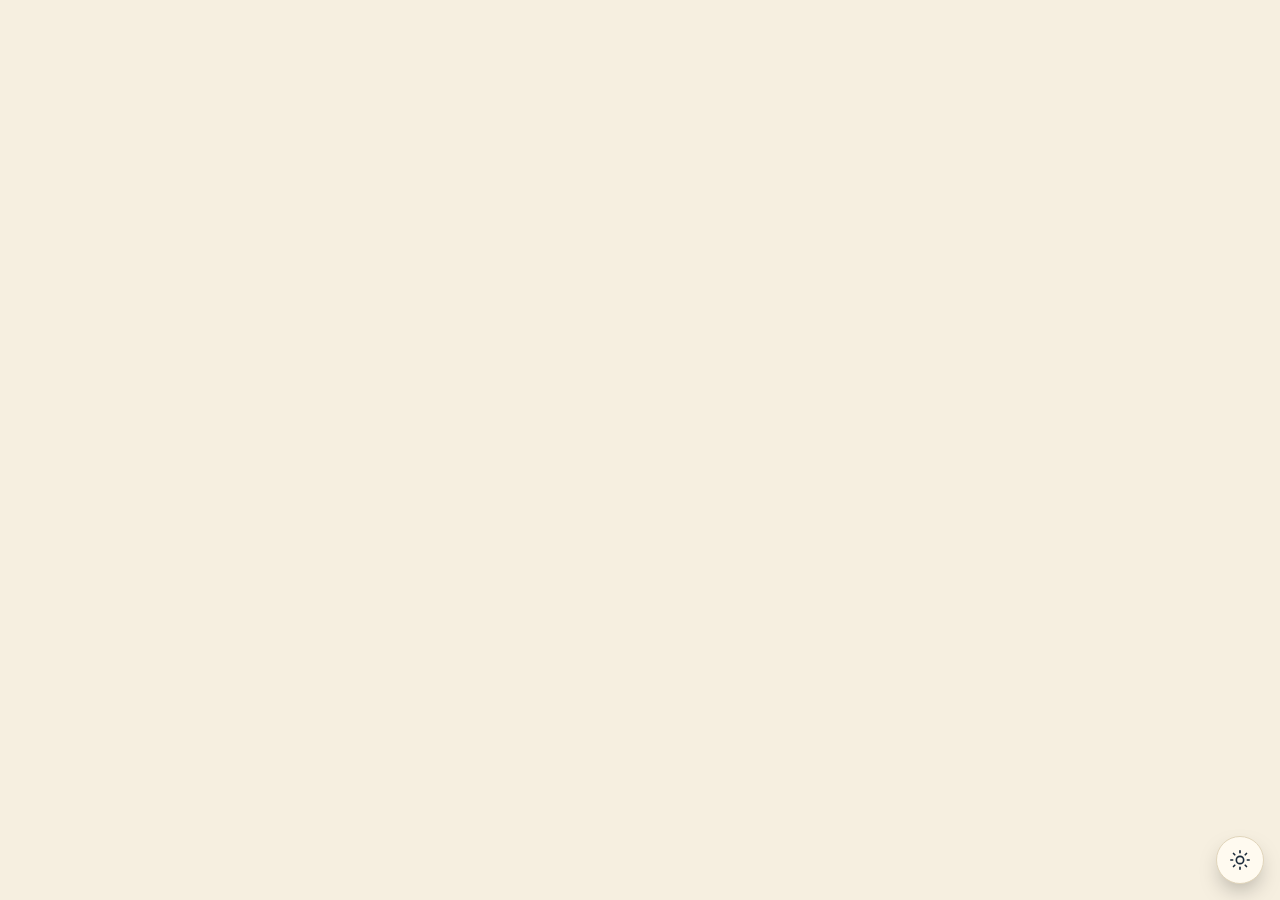
==== commit 2bf7e2f4: "index.html" ====
--- a/index.html
+++ b/index.html
@@ -1,5 +1,5 @@
 <!doctype html>
-<html lang="it"><head><meta charset="utf-8">
+<html lang="it"><head><meta charset="utf-8"><script>try{var _t=localStorage.getItem("pmw-tema");if(_t!="giorno"&&_t!="notte")_t=matchMedia("(prefers-color-scheme: dark)").matches?"notte":"giorno";document.documentElement.setAttribute("data-theme",_t)}catch(e){document.documentElement.setAttribute("data-theme","giorno")}</script>
 <meta name="viewport" content="width=device-width,initial-scale=1,viewport-fit=cover">
 <link rel="manifest" href="manifest.webmanifest"><link rel="icon" href="favicon.png"><link rel="apple-touch-icon" href="apple-touch-icon.png"><meta name="theme-color" content="#033155">
 <title>Private Me Work</title>
@@ -107,4 +107,12 @@
 document.addEventListener('click',e=>{const n=$('#nav');if(!n)return;if(e.target.closest('[data-menu]'))n.classList.toggle('open');else if(e.target.closest('[data-t],.ov'))n.classList.remove('open');if(e.target.closest('[data-lo]'))out()});
 document.addEventListener('keydown',e=>{if(e.key=='Escape'&&$('#nav'))$('#nav').classList.remove('open')});
 boot();
+</script><script>
+(function(){var h=document.documentElement,b=document.createElement("button");b.id="tg";b.type="button";
+var S='<svg viewBox="0 0 24 24" fill="none" stroke="currentColor" stroke-width="1.8" stroke-linecap="round" stroke-linejoin="round" aria-hidden="true">',
+ luna=S+'<path d="M21 12.8A9 9 0 1 1 11.2 3a7 7 0 0 0 9.8 9.8z"/></svg>',
+ sole=S+'<circle cx="12" cy="12" r="4"/><path d="M12 2v2M12 20v2M4.9 4.9l1.4 1.4M17.7 17.7l1.4 1.4M2 12h2M20 12h2M4.9 19.1l1.4-1.4M17.7 6.3l1.4-1.4"/></svg>';
+function draw(){var n=h.getAttribute("data-theme")=="notte";b.innerHTML=n?luna:sole;b.setAttribute("aria-label",n?"Modalità notte attiva: passa alla modalità giorno":"Modalità giorno attiva: passa alla modalità notte");b.title=n?"Passa alla modalità giorno":"Passa alla modalità notte";var m=document.querySelector("meta[name=theme-color]");if(m)m.setAttribute("content",n?"#1c3556":"#f6efe0")}
+b.onclick=function(){var n=h.getAttribute("data-theme")=="notte"?"giorno":"notte";h.setAttribute("data-theme",n);try{localStorage.setItem("pmw-tema",n)}catch(e){}draw()};
+draw();document.body.appendChild(b)})();
 </script></body></html>
--- a/style.css
+++ b/style.css
@@ -1,5 +1,9 @@
-:root{--bg:#f6f7f6;--card:#fff;--ink:#14231f;--mut:#7d8b86;--g:#033155;--g2:#0a8a80;--tint:#e3f5f3;--lime:#12b3a5;--or:#c9702a;--orT:#fdf0e4;--rd:#d9573f;--rdT:#fdeeea;--ln:rgba(125,139,134,.25);--sh:0 4px 18px rgba(20,35,31,.07)}
-@media(prefers-color-scheme:dark){:root{--bg:#0a1622;--card:#112233;--ink:#eef4f1;--mut:#8fa19a;--tint:#0f2f33;--g2:#3fd0c2;--orT:#33261a;--rdT:#3a211c;--sh:none}}
+:root{--bg:#f6efe0;--card:#fffaf0;--ink:#1b2a3a;--mut:#5a6672;--g:#033155;--g2:#0a7f76;--tint:#ece5d0;--lime:#12b3a5;--or:#b8641f;--orT:#f8e7d2;--rd:#c8472f;--rdT:#f7e0d9;--ln:#e0d4ba;--sh:0 4px 18px rgba(27,42,58,.09);color-scheme:light}
+html[data-theme=notte]{--bg:#1c3556;--card:#26466c;--ink:#f6efe0;--mut:#bccadb;--g:#3b6fa6;--g2:#72e3d6;--tint:#2d5079;--lime:#72e3d6;--or:#f0a661;--orT:#4a3d36;--rd:#ff9985;--rdT:#4f3340;--ln:#38597f;--sh:none;color-scheme:dark}
+body{transition:background-color .25s,color .25s}
+#tg{position:fixed;right:16px;bottom:calc(16px + env(safe-area-inset-bottom,0px));z-index:35;width:48px;height:48px;border-radius:50%;border:1px solid var(--ln);background:var(--card);color:var(--ink);box-shadow:0 10px 24px -8px rgba(0,0,0,.4);display:grid;place-items:center;cursor:pointer;padding:0}
+#tg:hover{border-color:var(--g2)}#tg svg{width:22px;height:22px}
+@media(prefers-reduced-motion:reduce){body{transition:none}}
 *{box-sizing:border-box}
 body{margin:0;background:var(--bg);color:var(--ink);font:500 15px/1.4 "Plus Jakarta Sans",system-ui,sans-serif;padding-top:env(safe-area-inset-top,0px)}
 button,input,select,textarea{font:inherit;color:inherit}button{cursor:pointer}
@@ -62,3 +66,5 @@
 .dr button.on{background:var(--tint);color:var(--g2)}
 .dh{display:flex;align-items:center;gap:10px;padding:4px 10px 8px}.dh img{border-radius:10px}
 .dr .lo{margin-top:auto;color:var(--rd)}
+
+.wrap{padding-bottom:96px}
